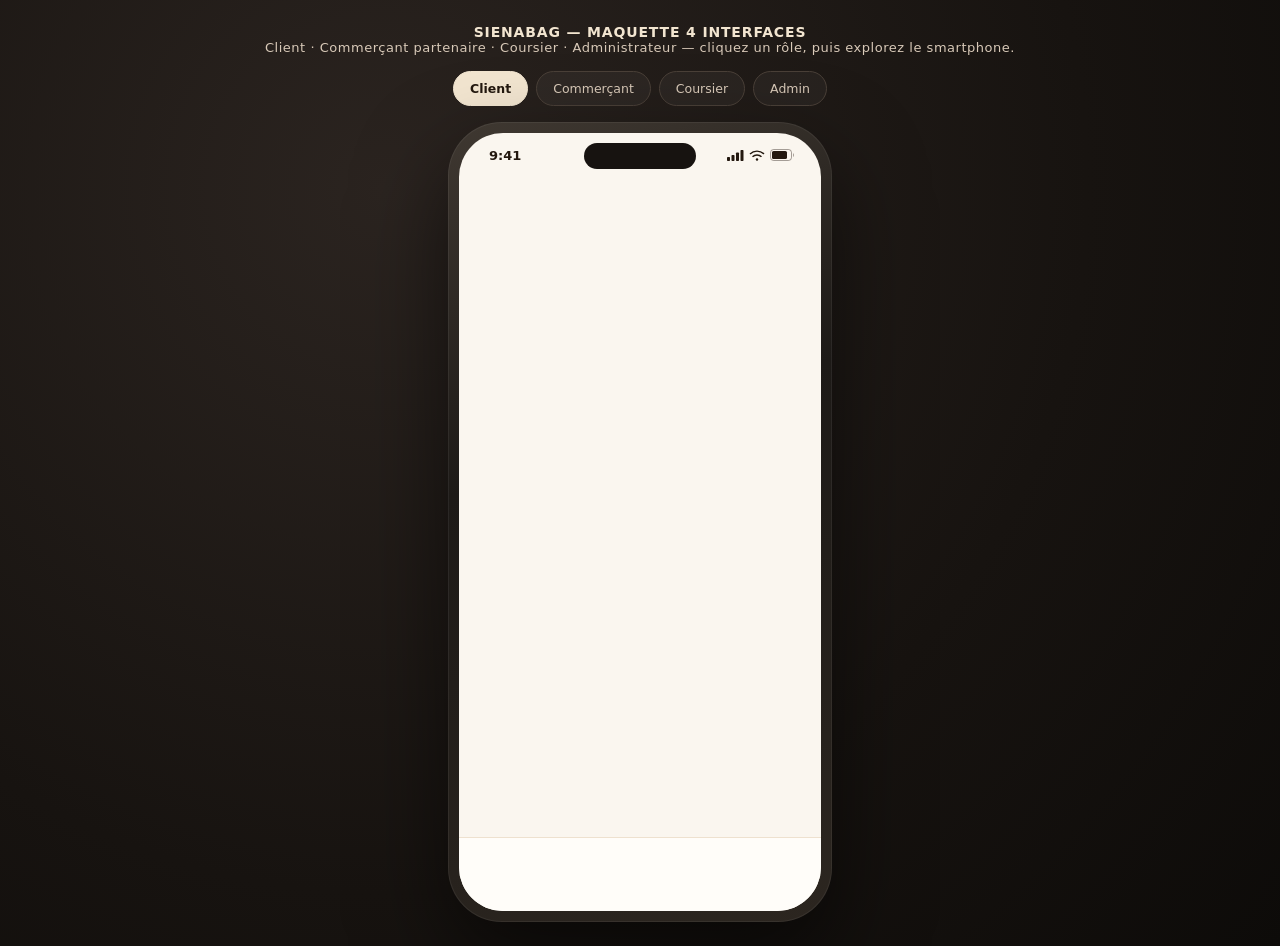
==== index.html @ 82fc8163 "Ajout des maquettes SienaBag : 4 interfaces (client, commercant, coursier, admin)" ====
<!doctype html>
<html lang="fr">
<head>
<meta charset="UTF-8" />
<meta name="viewport" content="width=device-width, initial-scale=1.0" />
<title>SienaBag — 4 interfaces (client · commerçant · coursier · admin)</title>
<style>
  * { margin: 0; padding: 0; box-sizing: border-box; }
  :root { font-family: -apple-system, "SF Pro Text", "Segoe UI", Inter, system-ui, sans-serif; }
  body {
    min-height: 100vh;
    background: radial-gradient(circle at 30% 20%, #2b2420 0%, #171310 60%, #0d0b09 100%);
    display: flex; flex-direction: column; align-items: center; justify-content: center;
    padding: 24px 12px; gap: 16px;
  }
  .caption { color: #d8c9b8; font-size: 13px; letter-spacing: 0.04em; text-align: center; }
  .caption b { color: #f2e5d0; font-size: 14px; letter-spacing: 0.06em; }
  .roles { display: flex; gap: 8px; flex-wrap: wrap; justify-content: center; }
  .role-pill { padding: 9px 16px; border-radius: 999px; border: 1px solid #4a4038; color: #d8c9b8; font-size: 12.5px; cursor: pointer; background: rgba(255,255,255,.04); user-select: none; }
  .role-pill.on { background: #f2e5d0; color: #23180f; font-weight: 700; border-color: #f2e5d0; }

  .phone {
    width: 384px; height: 800px;
    border-radius: 54px; padding: 11px;
    background: linear-gradient(160deg, #3f3831, #1d1a17 40%, #2c2620);
    box-shadow: 0 40px 90px rgba(0,0,0,.55), 0 0 0 1px rgba(255,255,255,.06) inset;
  }
  .screen {
    width: 100%; height: 100%; border-radius: 44px; overflow: hidden;
    background: #faf6ef; display: flex; flex-direction: column; position: relative;
    --accent: #b3552d; --accent-2: #94401f; --soft: #f6e5d8; --accent-ink: #23180f;
  }
  .screen.role-partner { --accent: #2e6b3f; --accent-2: #1f4d2e; --soft: #e2efdd; --accent-ink: #173a24; }
  .screen.role-courier { --accent: #2456a8; --accent-2: #183f7e; --soft: #dbe6f7; --accent-ink: #12294f; }
  .screen.role-admin { --accent: #6b3fa0; --accent-2: #522c7e; --soft: #ece1f6; --accent-ink: #2c1a42; background: #f7f4fa; }

  .notch { position: absolute; top: 10px; left: 50%; transform: translateX(-50%); width: 112px; height: 26px; background: #171310; border-radius: 14px; z-index: 60; }
  .statusbar {
    height: 44px; flex: 0 0 44px; display: flex; align-items: center; justify-content: space-between;
    padding: 0 26px 0 30px; font-size: 13px; font-weight: 600; color: var(--accent-ink); z-index: 50; position: relative;
  }
  .statusbar .icons { display: flex; gap: 5px; align-items: center; }

  .content { flex: 1; overflow-y: auto; padding: 8px 18px 18px; scrollbar-width: none; }
  .content::-webkit-scrollbar { display: none; }

  .tabbar { flex: 0 0 74px; display: flex; align-items: center; justify-content: space-around; background: #fffdf9; border-top: 1px solid #eee1cf; padding-bottom: 12px; }
  .screen.role-admin .tabbar { background: #fdfbff; border-top-color: #e6dced; }
  .tab { display: flex; flex-direction: column; align-items: center; gap: 3px; font-size: 10px; color: #a08c74; cursor: pointer; user-select: none; }
  .tab svg { width: 22px; height: 22px; }
  .tab.active { color: var(--accent); font-weight: 600; }

  /* ---------- shared ---------- */
  h1 { font-size: 22px; color: var(--accent-ink); letter-spacing: -0.01em; }
  h2 { font-size: 16px; color: var(--accent-ink); }
  .muted { color: #8d7c66; font-size: 12.5px; line-height: 1.45; }
  .section-title { font-size: 13px; font-weight: 700; color: var(--accent-ink); margin: 18px 0 9px; display: flex; justify-content: space-between; align-items: baseline; }
  .section-title span { font-size: 11px; color: var(--accent); font-weight: 600; }

  .cta {
    display: block; width: 100%; border: none; border-radius: 16px; padding: 15px;
    background: linear-gradient(135deg, var(--accent), var(--accent-2)); color: #fff; font-size: 14.5px; font-weight: 700;
    cursor: pointer; margin-top: 14px;
  }
  .cta.ghost { background: transparent; color: var(--accent); border: 1.5px solid var(--accent); }
  .cta:active { opacity: .9; }
  .back-btn { width: 32px; height: 32px; border-radius: 50%; border: 1px solid #e0d3ba; background: #fffdf9; font-size: 15px; color: #5a4632; cursor: pointer; flex: 0 0 32px; }
  .stepper-head { display: flex; align-items: center; gap: 10px; padding: 4px 0 12px; }
  .progress { flex: 1; height: 5px; border-radius: 3px; background: #eee1cf; overflow: hidden; }
  .progress i { display: block; height: 100%; background: var(--accent); border-radius: 3px; }

  .card { background: #fffdf9; border: 1px solid #eee1cf; border-radius: 18px; padding: 15px; margin-bottom: 12px; }
  .screen.role-admin .card { background: #fdfbff; border-color: #e6dced; }

  .toast { position: absolute; bottom: 92px; left: 50%; transform: translateX(-50%); background: #171310; color: #f2e5d0; padding: 10px 16px; border-radius: 999px; font-size: 11.5px; z-index: 70; opacity: 0; transition: opacity .3s; white-space: nowrap; }
  .toast.show { opacity: 1; }

  /* ---------- customer ---------- */
  .hero { border-radius: 22px; padding: 20px 18px; color: #fff; margin: 6px 0 16px; position: relative; overflow: hidden; background: linear-gradient(135deg, #b3552d 0%, #94401f 55%, #7a3319 100%); }
  .hero .badge { position: relative; display: inline-block; background: rgba(255,255,255,.18); border-radius: 999px; padding: 4px 10px; font-size: 10.5px; font-weight: 600; letter-spacing: .05em; margin-bottom: 10px; }
  .hero h1 { color: #fff; font-size: 21px; line-height: 1.2; }
  .hero p { color: #f4d9c4; font-size: 12.5px; margin-top: 7px; line-height: 1.4; }
  .hero .towers { position: absolute; right: -6px; bottom: -4px; opacity: .5; }
  .service-card { background: #fffdf9; border: 1px solid #eee1cf; border-radius: 18px; padding: 14px; display: flex; gap: 12px; align-items: center; margin-bottom: 10px; cursor: pointer; box-shadow: 0 1px 3px rgba(60,40,20,.05); }
  .service-card:active { transform: scale(0.98); }
  .service-icon { width: 42px; height: 42px; border-radius: 13px; flex: 0 0 42px; display: flex; align-items: center; justify-content: center; background: var(--soft); color: var(--accent); font-weight: 800; font-size: 15px; }
  .service-card h3 { font-size: 14px; color: #23180f; }
  .service-card .sub { font-size: 11.5px; color: #8d7c66; margin-top: 2px; }
  .price-pill { margin-left: auto; font-size: 12px; font-weight: 700; color: var(--accent); background: var(--soft); padding: 5px 10px; border-radius: 999px; white-space: nowrap; }
  .map-card { border-radius: 18px; overflow: hidden; border: 1px solid #eee1cf; background: #efe7d3; position: relative; height: 130px; }
  .pin { position: absolute; display: flex; flex-direction: column; align-items: center; gap: 2px; font-size: 9px; font-weight: 700; color: #5a4632; }
  .point-row { display: flex; align-items: center; gap: 10px; padding: 10px 4px; border-bottom: 1px solid #f0e7d6; }
  .point-row:last-child { border-bottom: none; }
  .dot { width: 34px; height: 34px; border-radius: 50%; background: var(--soft); color: var(--accent); display: flex; align-items: center; justify-content: center; font-weight: 800; font-size: 14px; flex: 0 0 34px; }
  .point-row .info { line-height: 1.25; }
  .point-row .info b { font-size: 12.5px; color: #23180f; display: block; }
  .point-row .info i { font-style: normal; font-size: 10.5px; color: #8d7c66; }
  .chip-ok { margin-left: auto; font-size: 9.5px; font-weight: 700; color: #2e6b3f; background: #e2efdd; padding: 4px 8px; border-radius: 999px; white-space: nowrap; }
  .trust { display: flex; gap: 8px; margin: 14px 0; }
  .trust div { flex: 1; background: #fffdf9; border: 1px solid #eee1cf; border-radius: 14px; padding: 10px 8px; text-align: center; font-size: 10.5px; color: #5a4632; line-height: 1.35; }
  .trust b { display: block; color: #23180f; font-size: 12px; margin-bottom: 2px; }
  .field { margin-bottom: 15px; }
  .field label { font-size: 11px; font-weight: 700; color: #5a4632; letter-spacing: .04em; text-transform: uppercase; display: block; margin-bottom: 7px; }
  .input-mock { background: #fffdf9; border: 1px solid #eee1cf; border-radius: 13px; padding: 12px 13px; font-size: 13.5px; color: #23180f; display: flex; justify-content: space-between; align-items: center; cursor: pointer; }
  .input-mock span { color: #b6a58c; font-size: 12px; }
  .counters { display: flex; gap: 8px; margin-top: 7px; }
  .counter { flex: 1; background: #fffdf9; border: 1px solid #eee1cf; border-radius: 13px; padding: 9px 10px; display: flex; align-items: center; justify-content: space-between; font-size: 12.5px; color: #23180f; }
  .counter button { width: 26px; height: 26px; border-radius: 8px; border: none; background: var(--soft); color: var(--accent); font-size: 15px; font-weight: 700; cursor: pointer; }
  .chips { display: flex; flex-wrap: wrap; gap: 7px; }
  .chip { padding: 9px 12px; border-radius: 999px; border: 1px solid #e5d7bf; background: #fffdf9; font-size: 12px; color: #5a4632; cursor: pointer; }
  .chip.on { background: var(--accent); border-color: var(--accent); color: #fff; font-weight: 600; }
  .chip small { display: block; font-size: 10px; opacity: .78; }
  .summary-card { background: #fffdf9; border: 1px solid #eee1cf; border-radius: 18px; padding: 16px; }
  .sum-row { display: flex; justify-content: space-between; font-size: 12.5px; color: #5a4632; padding: 5px 0; }
  .sum-row.total { border-top: 1px dashed #e0cfb2; margin-top: 8px; padding-top: 11px; font-size: 15px; font-weight: 800; color: #23180f; }
  .insured { display: flex; gap: 7px; align-items: center; font-size: 10.5px; color: #2e6b3f; background: #e2efdd; border-radius: 10px; padding: 8px 10px; margin-top: 11px; }
  .success { text-align: center; padding-top: 26px; }
  .success .check { width: 74px; height: 74px; border-radius: 50%; background: #e2efdd; display: flex; align-items: center; justify-content: center; margin: 0 auto 14px; }
  .code-box { background: var(--accent-ink); color: #f2e5d0; border-radius: 18px; padding: 18px; margin: 16px 0; }
  .code-box .code { font-size: 30px; font-weight: 800; letter-spacing: .32em; text-indent: .32em; font-family: "SF Mono", Consolas, monospace; }
  .code-box p { font-size: 10.5px; color: #c9b08e; margin-top: 6px; }
  .bag-card { background: #fffdf9; border: 1px solid #eee1cf; border-radius: 18px; padding: 15px; margin-bottom: 12px; }
  .bag-card .top { display: flex; justify-content: space-between; align-items: baseline; }
  .bag-card .top b { font-size: 13.5px; color: #23180f; }
  .status-tag { font-size: 10px; font-weight: 800; letter-spacing: .05em; padding: 4px 9px; border-radius: 999px; text-transform: uppercase; }
  .st-active { background: #fdf1d8; color: #a06a00; }
  .st-done { background: #e2efdd; color: #2e6b3f; }
  .timeline { margin: 13px 2px 4px; }
  .tl-step { display: flex; gap: 12px; position: relative; padding-bottom: 15px; }
  .tl-step:last-child { padding-bottom: 0; }
  .tl-step::before { content: ""; position: absolute; left: 8px; top: 20px; bottom: 2px; width: 2px; background: #eee1cf; }
  .tl-step:last-child::before { display: none; }
  .tl-step.done::before { background: var(--accent); }
  .tl-dot { width: 18px; height: 18px; border-radius: 50%; flex: 0 0 18px; border: 2px solid #e0cfb2; background: #fffdf9; margin-top: 1px; }
  .tl-step.done .tl-dot { border-color: var(--accent); background: var(--accent); }
  .tl-step.now .tl-dot { border-color: var(--accent); background: #fffdf9; box-shadow: 0 0 0 3px rgba(0,0,0,.08); }
  .tl-step b { font-size: 12.5px; color: #23180f; display: block; }
  .tl-step i { font-style: normal; font-size: 11px; color: #8d7c66; }
  .tl-step.pending b, .tl-step.pending i { opacity: .45; }
  .host-hero { background: #23180f; color: #f2e5d0; border-radius: 22px; padding: 20px 18px; margin: 6px 0 14px; }
  .host-hero h1 { color: #fff; font-size: 19px; }
  .host-hero p { color: #c9b08e; font-size: 12px; margin-top: 7px; line-height: 1.45; }
  .plan { display: flex; gap: 8px; margin-bottom: 14px; }
  .plan-card { flex: 1; border-radius: 16px; padding: 13px; border: 1px solid #eee1cf; background: #fffdf9; }
  .plan-card.featured { border: 1.5px solid #b3552d; background: #fbf1e7; position: relative; }
  .plan-card .tag { position: absolute; top: -8px; left: 12px; background: #b3552d; color: #fff; font-size: 8.5px; font-weight: 700; padding: 3px 8px; border-radius: 999px; }
  .plan-card b { font-size: 18px; color: #23180f; display: block; }
  .plan-card small { font-size: 9.5px; color: #8d7c66; line-height: 1.3; display: block; margin-top: 3px; }
  .benefit { display: flex; gap: 9px; align-items: flex-start; padding: 8px 0; font-size: 12px; color: #5a4632; line-height: 1.4; }
  .benefit .b-ico { width: 22px; height: 22px; border-radius: 7px; background: #e2efdd; color: #2e6b3f; display: flex; align-items: center; justify-content: center; font-size: 12px; flex: 0 0 22px; margin-top: 1px; }
  .stat-strip { display: flex; gap: 8px; margin: 12px 0; }
  .stat-strip div { flex: 1; text-align: center; background: #fffdf9; border: 1px solid #eee1cf; border-radius: 13px; padding: 10px 4px; }
  .stat-strip b { font-size: 15px; color: var(--accent); display: block; }
  .stat-strip small { font-size: 9px; color: #8d7c66; }

  /* ---------- partner ---------- */
  .shop-head { display: flex; align-items: center; gap: 11px; margin: 4px 0 12px; }
  .shop-avatar { width: 44px; height: 44px; border-radius: 14px; background: var(--accent); color: #fff; display: flex; align-items: center; justify-content: center; font-weight: 800; font-size: 17px; flex: 0 0 44px; }
  .shop-head b { font-size: 15px; color: var(--accent-ink); display: block; }
  .shop-head i { font-style: normal; font-size: 11px; color: #8d7c66; }
  .cap-label { display: flex; justify-content: space-between; font-size: 11px; color: #5a4632; margin-bottom: 5px; }
  .cap-bar { height: 9px; background: #eee1cf; border-radius: 5px; overflow: hidden; }
  .cap-bar i { display: block; height: 100%; background: var(--accent); border-radius: 5px; }
  .ev-row { display: flex; align-items: center; gap: 10px; padding: 11px 2px; border-bottom: 1px solid #f0e7d6; }
  .ev-row:last-child { border-bottom: none; }
  .ev-time { font-size: 11px; font-weight: 800; color: var(--accent); width: 42px; flex: 0 0 42px; }
  .ev-row .info b { font-size: 12.5px; color: #23180f; display: block; }
  .ev-row .info i { font-style: normal; font-size: 10.5px; color: #8d7c66; }
  .qr-frame { position: relative; width: 190px; height: 190px; margin: 4px auto 14px; border-radius: 18px; background: #14100d; overflow: hidden; }
  .qr-frame .corner { position: absolute; width: 26px; height: 26px; border: 3px solid #5a4632; }
  .qr-frame .c1 { top: 10px; left: 10px; border-right: none; border-bottom: none; border-radius: 8px 0 0 0; }
  .qr-frame .c2 { top: 10px; right: 10px; border-left: none; border-bottom: none; border-radius: 0 8px 0 0; }
  .qr-frame .c3 { bottom: 10px; left: 10px; border-right: none; border-top: none; border-radius: 0 0 0 8px; }
  .qr-frame .c4 { bottom: 10px; right: 10px; border-left: none; border-top: none; border-radius: 0 0 8px 0; }
  .scanline { position: absolute; left: 14px; right: 14px; height: 2px; background: #4ad8a0; box-shadow: 0 0 14px #4ad8a0; animation: scan 2.4s ease-in-out infinite; }
  @keyframes scan { 0% { top: 16px; } 50% { top: 170px; } 100% { top: 16px; } }
  .code-slots { display: flex; justify-content: center; gap: 8px; margin: 12px 0 16px; }
  .slot { width: 36px; height: 44px; border-radius: 10px; border: 1.5px solid #e0cfb2; background: #fffdf9; display: flex; align-items: center; justify-content: center; font-size: 19px; font-weight: 800; color: #23180f; font-family: "SF Mono", Consolas, monospace; }
  .keypad { display: grid; grid-template-columns: repeat(3, 1fr); gap: 8px; max-width: 240px; margin: 0 auto 6px; }
  .key { padding: 13px 0; border-radius: 12px; background: #fffdf9; border: 1px solid #eee1cf; font-size: 17px; font-weight: 700; color: #23180f; cursor: pointer; text-align: center; }
  .key:active { background: var(--soft); }
  .key.fn { color: var(--accent); font-size: 13px; }
  .sig-wrap { background: #fffdf9; border: 1px dashed #d8c9a8; border-radius: 14px; padding: 8px; }
  #sigpad { width: 100%; height: 120px; border-radius: 10px; background: #fff; touch-action: none; display: block; }

  /* ---------- courier & admin dark map ---------- */
  .dark-map { border-radius: 18px; overflow: hidden; position: relative; background: #1c2330; }
  .map-banner { position: absolute; left: 10px; right: 10px; bottom: 10px; background: rgba(14,19,28,.93); border-radius: 14px; padding: 10px 12px; color: #e8eef7; display: flex; justify-content: space-between; align-items: center; font-size: 11.5px; gap: 8px; }
  .map-banner .nav-btn { background: #2456a8; border: none; color: #fff; font-size: 11px; font-weight: 700; padding: 7px 12px; border-radius: 9px; cursor: pointer; white-space: nowrap; }
  .pulse-dot { position: absolute; width: 34px; height: 34px; margin: -17px 0 0 -17px; }
  .pulse-dot::before { content: ""; position: absolute; inset: 0; border-radius: 50%; background: #2456a8; opacity: .3; animation: pulse 1.6s ease-out infinite; }
  .pulse-dot .core { position: absolute; inset: 10px; border-radius: 50%; background: #fff; border: 3px solid #2456a8; box-sizing: border-box; }
  @keyframes pulse { 0% { transform: scale(.5); opacity: .45; } 80% { transform: scale(1.6); opacity: 0; } 100% { opacity: 0; } }
  .stop-card { background: #fffdf9; border: 1px solid #dbe6f7; border-radius: 18px; padding: 14px; margin-bottom: 10px; display: flex; gap: 12px; align-items: center; cursor: pointer; }
  .stop-card.done { opacity: .55; }
  .stop-num { width: 38px; height: 38px; border-radius: 12px; background: var(--soft); color: var(--accent); font-weight: 800; display: flex; align-items: center; justify-content: center; flex: 0 0 38px; font-size: 15px; }
  .stop-card .info b { font-size: 13px; color: #12294f; display: block; }
  .stop-card .info i { font-style: normal; font-size: 11px; color: #7b87a0; display: block; margin-top: 2px; }
  .act-badge { font-size: 9px; font-weight: 800; padding: 3px 8px; border-radius: 999px; margin-left: auto; white-space: nowrap; }
  .act-pu { background: #dbe6f7; color: #2456a8; }
  .act-do { background: #e2efdd; color: #2e6b3f; }
  .check-step { display: flex; align-items: center; gap: 11px; padding: 11px 2px; border-bottom: 1px solid #eef2f8; font-size: 12.5px; color: #12294f; }
  .check-step:last-child { border-bottom: none; }
  .check-step .cs-dot { width: 22px; height: 22px; border-radius: 50%; border: 2px solid #c9d6ec; background: #fff; flex: 0 0 22px; display: flex; align-items: center; justify-content: center; color: #fff; font-size: 11px; }
  .check-step.done .cs-dot { border-color: #2456a8; background: #2456a8; }
  .check-step.pending { opacity: .45; }

  /* ---------- admin ---------- */
  .kpi-grid { display: grid; grid-template-columns: 1fr 1fr; gap: 9px; margin: 12px 0; }
  .kpi { background: #fdfbff; border: 1px solid #e6dced; border-radius: 15px; padding: 13px; }
  .kpi b { font-size: 19px; color: var(--accent); display: block; }
  .kpi small { font-size: 9.5px; color: #8d7c66; letter-spacing: .03em; text-transform: uppercase; font-weight: 700; }
  .adm-row { display: flex; align-items: center; gap: 10px; padding: 11px 2px; border-bottom: 1px solid #efeaf5; }
  .adm-row:last-child { border-bottom: none; }
  .adm-row .info b { font-size: 12.5px; color: #2c1a42; display: block; }
  .adm-row .info i { font-style: normal; font-size: 10.5px; color: #8d7c66; display: block; margin-top: 1px; }
  .feed-row { display: flex; gap: 9px; padding: 8px 0; font-size: 11.5px; color: #5a4632; line-height: 1.35; }
  .feed-dot { width: 8px; height: 8px; border-radius: 50%; background: var(--accent); flex: 0 0 8px; margin-top: 4px; }
  .st-chip { font-size: 9.5px; font-weight: 800; padding: 4px 9px; border-radius: 999px; margin-left: auto; white-space: nowrap; text-transform: uppercase; }
</style>
</head>
<body>
  <div class="caption"><b>SIENABAG — MAQUETTE 4 INTERFACES</b><br />Client · Commerçant partenaire · Coursier · Administrateur — cliquez un rôle, puis explorez le smartphone.</div>
  <div class="roles">
    <div class="role-pill on" id="pill-customer" onclick="setRole('customer')">Client</div>
    <div class="role-pill" id="pill-partner" onclick="setRole('partner')">Commerçant</div>
    <div class="role-pill" id="pill-courier" onclick="setRole('courier')">Coursier</div>
    <div class="role-pill" id="pill-admin" onclick="setRole('admin')">Admin</div>
  </div>
  <div class="phone">
    <div class="screen" id="screen">
      <div class="notch"></div>
      <div class="statusbar">
        <div id="clock">9:41</div>
        <div class="icons">
          <svg width="17" height="11" viewBox="0 0 17 11" fill="currentColor"><rect x="0" y="7" width="3" height="4" rx="0.8"/><rect x="4.5" y="5" width="3" height="6" rx="0.8"/><rect x="9" y="2.5" width="3" height="8.5" rx="0.8"/><rect x="13.5" y="0" width="3" height="11" rx="0.8"/></svg>
          <svg width="16" height="11" viewBox="0 0 16 11" fill="none" stroke="currentColor" stroke-width="1.4"><path d="M1 4a10 10 0 0 1 14 0"/><path d="M3.5 6.8a6.5 6.5 0 0 1 9 0"/><circle cx="8" cy="9.5" r="1.2" fill="currentColor" stroke="none"/></svg>
          <svg width="25" height="12" viewBox="0 0 25 12"><rect x="0.5" y="0.5" width="21" height="11" rx="3" fill="none" stroke="currentColor" opacity="0.4"/><rect x="2" y="2" width="15" height="8" rx="1.6" fill="currentColor"/><path d="M23 4v4a2.5 2.5 0 0 0 0-4z" fill="currentColor" opacity="0.4"/></svg>
        </div>
      </div>
      <div class="content" id="content"></div>
      <div class="tabbar" id="tabbar"></div>
      <div class="toast" id="toast"></div>
    </div>
  </div>

<script>
  /* ================= ROOT ================= */
  var ROLE = { role: "customer" };
  var CLOCKS = { customer: "9:41", partner: "10:07", courier: "11:32", admin: "15:26" };
  var content = document.getElementById("content");
  var tabbar = document.getElementById("tabbar");

  function setRole(r) {
    ROLE.role = r;
    document.getElementById("screen").className = "screen role-" + r;
    document.getElementById("clock").textContent = CLOCKS[r];
    ["customer","partner","courier","admin"].forEach(function(x) {
      document.getElementById("pill-" + x).className = "role-pill" + (x === r ? " on" : "");
    });
    renderAll();
  }

  function renderAll() {
    if (ROLE.role === "customer") custRender();
    else if (ROLE.role === "partner") partRender();
    else if (ROLE.role === "courier") courRender();
    else admRender();
  }

  function toast(msg) {
    var t = document.getElementById("toast");
    t.textContent = msg; t.classList.add("show");
    setTimeout(function(){ t.classList.remove("show"); }, 2300);
  }

  /* ================= CUSTOMER ================= */
  var state = {
    tab: "home", booking: null,
    flow: { step: 0, service: null, bags: 2, days: 1, slot: null, dropoff: null, address: "" },
    trips: [ demoTrip() ]
  };
  function demoTrip() {
    return { id: "SB-2481", service: "Pickup & Delivery", status: "done", step: 3,
      from: "Via Banchi di Sopra 24", to: "Siena Train Station", bags: 2, slot: "10:00 – 12:00", price: 14, code: "582 914" };
  }
  var SERVICES = {
    storage: { name: "Store your bags", price: "5.50", icon: "S", sub: "Drop off at a partner shop, explore hands-free" },
    delivery: { name: "Pickup & Delivery", price: "14", icon: "D", sub: "We collect at your place, deliver where you choose" },
    airport: { name: "Airport Transfer", price: "29", icon: "A", sub: "From your doorstep to the airport terminal" }
  };
  var SLOTS = ["9:00 – 11:00", "10:00 – 12:00", "12:00 – 14:00", "15:00 – 17:00", "17:00 – 19:00"];
  var DROPOFFS = {
    storage: [
      { id: "gramsci", label: "Piazza Gramsci", note: "Bus terminal · Tabaccheria la Lizza · 270 m", price: 0 },
      { id: "campo", label: "Piazza del Campo", note: "Waterland · Via dei Rossi · 350 m", price: 0 },
      { id: "station", label: "Siena Train Station", note: "Bar Duomo d'Oro · 120 m", price: 0 }
    ],
    delivery: [
      { id: "station", label: "Siena Train Station", note: "Meet your courier at platform exit", price: 0 },
      { id: "gramsci", label: "Piazza Gramsci terminal", note: "Bus terminal meeting point", price: 0 },
      { id: "hotel", label: "Another address in Siena", note: "Hotels, B&Bs, apartments", price: 0 }
    ],
    airport: [
      { id: "flo", label: "Florence Airport (FLR)", note: "Meeting point · Terminal exit", price: 29 },
      { id: "psa", label: "Pisa Airport (PSA)", note: "Meeting point · Terminal 1", price: 35 }
    ]
  };
  function computePrice() {
    var s = state.flow; var svc = s.service;
    if (!svc) return 0;
    var extra = Math.max(0, s.bags - 3);
    if (svc === "storage") return 5.5 * s.bags * s.days;
    if (svc === "delivery") return 14 + extra * 4;
    var d = DROPOFFS.airport.filter(function(x){ return x.id === s.dropoff; })[0];
    return (d ? d.price : 29) + extra * 8;
  }
  var CUST_TABS = [
    { id: "home", label: "Home", icon: '<svg viewBox="0 0 24 24" fill="none" stroke="currentColor" stroke-width="1.8"><path d="M3 10.5 12 3l9 7.5"/><path d="M5 9.8V21h5.5v-5h3v5H19V9.8"/></svg>' },
    { id: "book", label: "Book", icon: '<svg viewBox="0 0 24 24" fill="none" stroke="currentColor" stroke-width="1.8"><rect x="4" y="5" width="16" height="15" rx="3"/><path d="M8 3v4M16 3v4M8 11h8M8 15h5"/></svg>' },
    { id: "trips", label: "My Bags", icon: '<svg viewBox="0 0 24 24" fill="none" stroke="currentColor" stroke-width="1.8"><rect x="5" y="7" width="14" height="13" rx="3"/><path d="M9 7V5a2 2 0 0 1 2-2h2a2 2 0 0 1 2 2v2"/></svg>' },
    { id: "host", label: "Hosts", icon: '<svg viewBox="0 0 24 24" fill="none" stroke="currentColor" stroke-width="1.8"><path d="M3 21V10l9-6 9 6v11"/><path d="M9 21v-6h6v6"/></svg>' }
  ];
  function custSetTab(id) { state.tab = id; if (id === "book" && state.flow.step === 4) state.flow.step = 0; custRender(); }
  function custRender() {
    tabbar.innerHTML = CUST_TABS.map(function(t) {
      return '<div class="tab ' + (state.tab === t.id ? "active" : "") + '" onclick="custSetTab(\'' + t.id + '\')">' + t.icon + "<span>" + t.label + "</span></div>";
    }).join("");
    if (state.tab === "home") custHome();
    else if (state.tab === "book") custFlow();
    else if (state.tab === "trips") custTrips();
    else custHost();
    content.scrollTop = 0;
  }
  function custHome() {
    content.innerHTML =
      '<h1>Ciao, traveller</h1><p class="muted" style="margin:4px 0 10px;">Siena without the weight.</p>' +
      '<div class="hero"><span class="badge">SIENA · TODAY</span><h1>Check-out at 10.<br/>Train at 17? Enjoy Siena hands-free.</h1>' +
      "<p>We collect your bags, keep them insured, and deliver them to the station, the bus terminal or your hotel.</p>" +
      '<svg class="towers" width="120" height="90" viewBox="0 0 120 90" fill="#fff"><path d="M20 90V38h18v52z"/><path d="M32 38V20h8v18"/><rect x="26" y="30" width="6" height="6"/><rect x="26" y="46" width="6" height="6"/><rect x="26" y="62" width="6" height="6"/><path d="M70 90V30h22v60z"/><path d="M79 30V12h4v18"/><rect x="74" y="40" width="6" height="6"/><rect x="84" y="40" width="6" height="6"/><rect x="74" y="56" width="6" height="6"/><rect x="84" y="56" width="6" height="6"/><rect x="74" y="72" width="6" height="6"/><rect x="84" y="72" width="6" height="6"/></svg></div>' +
      '<div class="section-title">Our services</div>' + custServiceCards() + custTrust() +
      '<div class="section-title">Storage points near you <span>See map</span></div>' + custMap() +
      '<div style="background:#fffdf9;border:1px solid #eee1cf;border-radius:18px;padding:6px 14px;margin-top:10px;">' +
      custPoint("T", "Tabaccheria la Lizza", "Piazza Gramsci 15A · Terminal bus", "4 min walk") +
      custPoint("W", "Waterland Laundromat", "Via dei Rossi 94 · San Francesco", "6 min walk") +
      custPoint("S", "Bar Duomo d'Oro", "Piazza del Campo area", "3 min walk") + "</div>";
  }
  function custServiceCards() {
    return Object.keys(SERVICES).map(function(k) {
      var s = SERVICES[k];
      return '<div class="service-card" onclick="custChoose(\'' + k + '\')">' +
        '<div class="service-icon">' + s.icon + "</div><div><h3>" + s.name + '</h3><div class="sub">' + s.sub + "</div></div>" +
        '<div class="price-pill">from \u20AC' + s.price + "</div></div>";
    }).join("");
  }
  function custTrust() {
    return '<div class="trust"><div><b>\u20AC2,500</b>insured per bag</div><div><b>4.9 \u2605</b>1,240 reviews</div><div><b>6 pts</b>inside the walls</div></div>';
  }
  function custMap() {
    return '<div class="map-card"><svg width="100%" height="100%" viewBox="0 0 340 130" preserveAspectRatio="xMidYMid slice">' +
      '<rect width="340" height="130" fill="#efe7d3"/><path d="M0 78 Q60 70 120 82 T230 76 T340 84 V130 H0 Z" fill="#e5d9bd"/>' +
      '<path d="M30 0 Q60 50 40 130" stroke="#dccfa9" stroke-width="9" fill="none"/><path d="M340 10 Q260 60 300 130" stroke="#dccfa9" stroke-width="7" fill="none"/>' +
      '<path d="M120 130 Q160 70 130 0" stroke="#dccfa9" stroke-width="6" fill="none"/><circle cx="170" cy="55" r="34" fill="#d9c9a4" opacity="0.55"/></svg>' +
      pin("18%","52%","#b3552d","Gramsci") + pin("47%","30%","#2e6b3f","Station") + pin("66%","44%","#a06a00","Campo") + "</div>";
  }
  function pin(l, t, c, label) {
    return '<div class="pin" style="left:' + l + ";top:" + t + ';"><svg width="16" height="16" viewBox="0 0 16 16"><path d="M8 0a6 6 0 0 0-6 6c0 4.5 6 10 6 10s6-5.5 6-10a6 6 0 0 0-6-6z" fill="' + c + '"/><circle cx="8" cy="6" r="2.3" fill="#fff"/></svg>' + label + "</div>";
  }
  function custPoint(letter, name, addr, walk) {
    return '<div class="point-row"><div class="dot">' + letter + "</div><div class=\"info\"><b>" + name + "</b><i>" + addr + "</i></div><span class=\"chip-ok\">" + walk + "</span></div>";
  }
  function custChoose(k) { state.tab = "book"; state.flow = { step: 1, service: k, bags: 2, days: 1, slot: null, dropoff: null, address: "" }; custRender(); }
  function custFlow() {
    var f = state.flow;
    if (f.step === 0) { content.innerHTML = '<h1>Book a service</h1><p class="muted" style="margin:4px 0 12px;">What do you need today?</p>' + custServiceCards(); return; }
    var head = '<div class="stepper-head"><button class="back-btn" onclick="custBack()">\u2039</button><div class="progress"><i style="width:' + (f.step * 33.4) + '%"></i></div></div>';
    if (f.step === 1) content.innerHTML = head + custStep1();
    else if (f.step === 2) content.innerHTML = head + custStep2();
    else if (f.step === 3) content.innerHTML = head + custStep3();
    else content.innerHTML = custStep4();
  }
  function custStep1() {
    var f = state.flow; var s = SERVICES[f.service];
    var html = "<h2>" + s.name + "</h2><p class='muted' style='margin:3px 0 14px;'>" + s.sub + ".</p>";
    if (f.service === "storage") {
      html += '<div class="field"><label>Storage point</label>' + custChips(DROPOFFS.storage, "dropoff") + "</div>" +
        '<div class="field"><label>How many bags?</label><div class="counters"><div class="counter"><button onclick="custBag(-1)">\u2212</button><span>' + f.bags + "</span><button onclick=\"custBag(1)\">+</button></div></div></div>" +
        '<div class="field"><label>How many days?</label><div class="counters"><div class="counter"><button onclick="custDay(-1)">\u2212</button><span>' + f.days + "</span><button onclick=\"custDay(1)\">+</button></div></div></div>";
    } else {
      html += '<div class="field"><label>Pickup address</label><div class="input-mock" onclick="custAddr()">' + (f.address ? f.address : "<span>\u2315 Where do we collect your bags?</span>") + "</div></div>" +
        '<div class="field"><label>How many bags?</label><div class="counters"><div class="counter"><button onclick="custBag(-1)">\u2212</button><span>' + f.bags + "</span><button onclick=\"custBag(1)\">+</button></div></div></div>" +
        '<div class="field"><label>Choose a time window</label>' + custSlotChips() + "</div>";
    }
    var ok = f.service === "storage" ? !!f.dropoff : (!!f.slot && !!f.address);
    html += '<button class="cta" onclick="custNext()" style="opacity:' + (ok ? 1 : 0.45) + '">' + (ok ? "Continue" : "Please complete above") + "</button>";
    return html;
  }
  function custStep2() {
    var f = state.flow;
    return "<h2>Where should we " + (f.service === "storage" ? "store them" : "deliver them") + "?</h2><p class='muted' style='margin:3px 0 14px;'>Choose the handover point.</p>" +
      '<div class="field">' + custChips(DROPOFFS[f.service], "dropoff", true) + "</div>" +
      (f.service === "storage" ? '<div class="field"><label>Pickup time for return</label>' + custSlotChips() + "</div>" : "") +
      '<button class="cta" onclick="custNext()" style="opacity:' + (f.dropoff ? 1 : 0.45) + '">Review &amp; pay</button>';
  }
  function custStep3() {
    var f = state.flow; var p = computePrice(); var s = SERVICES[f.service];
    var d = DROPOFFS[f.service].filter(function(x){ return x.id === f.dropoff; })[0];
    var rows;
    if (f.service === "storage") rows = custSum(s.name + " \u00b7 " + f.bags + " bag" + (f.bags > 1 ? "s" : "") + " \u00d7 " + f.days + " day" + (f.days > 1 ? "s" : ""), 5.5 * f.bags * f.days) + custSum("Insurance & coverage", 0);
    else if (f.service === "delivery") rows = custSum("Pickup & delivery \u00b7 " + f.bags + " bag" + (f.bags > 1 ? "s" : ""), 14) + (f.bags > 3 ? custSum("Extra bags (" + (f.bags - 3) + " \u00d7 \u20AC4)", (f.bags - 3) * 4) : "") + custSum("Insurance & coverage", 0);
    else rows = custSum("Airport transfer \u00b7 " + d.label, d.price) + (f.bags > 3 ? custSum("Extra bags (" + (f.bags - 3) + " \u00d7 \u20AC8)", (f.bags - 3) * 8) : "") + custSum("Insurance & coverage", 0);
    return "<h2>Confirm your booking</h2><p class='muted' style='margin:3px 0 14px;'>No payment taken in this demo.</p>" +
      '<div class="summary-card">' + custSum("Service", s.name) + (f.address ? custSum("Pickup", f.address) : "") +
      custSum("Drop-off", d ? d.label : "\u2014") + (f.slot ? custSum("Window", f.slot) : "") + custSum("Bags", "" + f.bags) +
      '<div style="height:8px"></div>' + rows +
      '<div class="sum-row total"><span>Total</span><span>\u20AC' + p.toFixed(2) + "</span></div>" +
      '<div class="insured"><svg width="14" height="14" viewBox="0 0 24 24" fill="none" stroke="currentColor" stroke-width="2.4"><path d="M12 2 4 5v6c0 5 3.5 9 8 11 4.5-2 8-6 8-11V5z"/><path d="m9 12 2 2 4-4"/></svg>Every bag insured up to \u20AC2,500 \u00b7 sealed &amp; photographed</div></div>' +
      '<button class="cta" onclick="custConfirm()">Confirm &amp; pay \u20AC' + p.toFixed(2) + "</button>";
  }
  function custStep4() {
    var b = state.booking;
    return '<div class="success"><div class="check"><svg width="34" height="34" viewBox="0 0 24 24" fill="none" stroke="#2e6b3f" stroke-width="2.6"><path d="m4.5 12.5 5 5 10-11"/></svg></div>' +
      "<h2>Booking confirmed!</h2><p class='muted' style='margin-top:4px;'>" + b.to + " \u00b7 " + b.slot + "</p>" +
      '<div class="code-box"><div class="code">' + b.code + "</div><p>Show this code to your courier or at the storage point</p></div>" +
      '<div class="muted">SMS and tracking link sent to your phone.</div><button class="cta" onclick="custSetTab(\'trips\')">Track my bags</button></div>';
  }
  function custSum(k, v) {
    if (v === 0) return '<div class="sum-row"><span>' + k + '</span><span style="color:#2e6b3f;font-weight:700">Included</span></div>';
    return '<div class="sum-row"><span>' + k + "</span><span>" + (typeof v === "number" ? "\u20AC" + v.toFixed(2) : v) + "</span></div>";
  }
  function custChips(list, field, withPrice) {
    return '<div class="chips">' + list.map(function(o) {
      var on = state.flow[field] === o.id ? "on" : "";
      return '<div class="chip ' + on + '" onclick="custFlowSet(\'' + field + '\',\'' + o.id + '\')"><b>' + o.label + "</b>" +
        (withPrice && o.price ? " <small>\u20AC" + o.price + "</small>" : "<small>" + o.note + "</small>") + "</div>";
    }).join("") + "</div>";
  }
  function custSlotChips() {
    return '<div class="chips">' + SLOTS.map(function(s) {
      return '<div class="chip ' + (state.flow.slot === s ? "on" : "") + '" onclick="custFlowSet(\'slot\',\'' + s + '\')">' + s + "</div>";
    }).join("") + "</div>";
  }
  function custFlowSet(k, v) { state.flow[k] = v; custRender(); }
  function custBag(d) { state.flow.bags = Math.max(1, state.flow.bags + d); custRender(); }
  function custDay(d) { state.flow.days = Math.max(1, state.flow.days + d); custRender(); }
  function custAddr() { state.flow.address = "Via Banchi di Sopra 24 (your apartment)"; custRender(); }
  function custNext() {
    var f = state.flow; var ok;
    if (f.step === 1) ok = f.service === "storage" ? !!f.dropoff : (!!f.slot && !!f.address);
    else if (f.step === 2) ok = !!f.dropoff && (f.service !== "storage" || !!f.slot);
    else ok = true;
    if (!ok) { toast("Please complete the missing choice"); return; }
    f.step = Math.min(3, f.step + 1); custRender();
  }
  function custBack() { state.flow.step = Math.max(0, state.flow.step - 1); if (state.flow.step === 0) state.tab = "home"; custRender(); }
  function custConfirm() {
    var f = state.flow;
    var d = DROPOFFS[f.service].filter(function(x){ return x.id === f.dropoff; })[0];
    state.booking = { id: "SB-" + (2500 + Math.floor(Math.random() * 90)), service: SERVICES[f.service].name, status: "active", step: 0,
      from: f.address || "Your hands \u00b7 self drop-off", to: d ? d.label : "\u2014", bags: f.bags, slot: f.slot || "Flexible",
      price: computePrice(), code: String(Math.floor(100 + Math.random() * 900)) + " " + String(Math.floor(1000 + Math.random() * 9000)) };
    f.step = 4; custRender(); toast("Payment simulated \u2014 demo only");
  }
  function custTrips() {
    var list = state.booking ? [state.booking].concat(state.trips) : state.trips;
    content.innerHTML = "<h1>My bags</h1>" + list.map(function(b, i) { return custTripCard(b, i === 0 && !!state.booking); }).join("");
  }
  function custTripCard(b, isNew) {
    var TL = [ { t: "Booked", i: b.slot }, { t: "Picked up", i: "Courier verified with photo & seal" }, { t: "In secure storage", i: "Waterland hub \u00b7 Via dei Rossi" }, { t: "Delivered", i: b.to } ];
    var tl = TL.map(function(s, i) {
      var cls = i < b.step ? "done" : (i === b.step ? "now" : "pending");
      return '<div class="tl-step ' + cls + '"><div class="tl-dot"></div><div><b>' + s.t + "</b><i>" + (i <= b.step ? s.i : "Pending") + "</i></div></div>";
    }).join("");
    return '<div class="bag-card"><div class="top"><b>' + b.service + " \u00b7 " + b.bags + " bag" + (b.bags > 1 ? "s" : "") + '</b><span class="status-tag ' + (b.status === "active" ? "st-active" : "st-done") + '">' + (b.status === "active" ? "In progress" : "Delivered") + "</span></div>" +
      '<p class="muted" style="margin-top:5px;">' + b.from + " \u2192 " + b.to + " \u00b7 \u20AC" + b.price.toFixed(2) + "</p>" +
      '<div class="timeline">' + tl + "</div>" +
      '<div class="code-box" style="padding:12px 14px;"><div class="code" style="font-size:19px;">' + b.code + "</div><p>Handover code</p></div>" +
      (isNew ? '<button class="cta" onclick="custAdvance()">Simulate next step (demo)</button>' : "") + "</div>";
  }
  function custAdvance() {
    var b = state.booking;
    if (b && b.step < 3) { b.step++; custRender(); toast("Status: " + ["Picked up", "In secure storage", "Delivered"][b.step - 1]); }
    else if (b) { b.status = "done"; custRender(); toast("Bag delivered \u2014 enjoy your day!"); }
  }
  function custHost() {
    content.innerHTML = '<div class="host-hero"><h1>SienaBag for Hosts</h1><p>Offer five-star hands-free check-out to your guests. We handle their bags, your reviews do the rest.</p></div>' +
      '<div class="plan"><div class="plan-card"><b>\u20AC0</b><small>Per-use referral \u00b7 guest pays</small></div>' +
      '<div class="plan-card featured"><span class="tag">MOST POPULAR</span><b>\u20AC39<small style="font-size:11px">/month</small></b><small>Unlimited check-outs, priority slots, mention on your listing</small></div></div>' +
      '<div class="section-title">What you get</div>' +
      '<div class="benefit"><div class="b-ico">\u2713</div><div>Guests drop bags at check-out, reclaim them at station, bus or airport</div></div>' +
      '<div class="benefit"><div class="b-ico">\u2713</div><div>Sealed, photographed, insured up to \u20AC2,500 per bag</div></div>' +
      '<div class="benefit"><div class="b-ico">\u2713</div><div>Real-time tracking link sent to your guest</div></div>' +
      '<div class="benefit"><div class="b-ico">\u2713</div><div>Listing badge &amp; welcome-message template included</div></div>' +
      '<div class="section-title">Your season so far</div>' +
      '<div class="stat-strip"><div><b>27</b><small>guests served</small></div><div><b>4.9\u2605</b><small>their avg rating</small></div><div><b>3</b><small>reviews mentioning it</small></div></div>' +
      '<button class="cta" onclick="toast(\'Demo \u2014 pilot list signup simulated\')">Start free pilot season</button>';
  }

  /* ================= PARTNER (commerçant) ================= */
  var pstate = {
    tab: "oggi", code: "", found: null, view: "list",
    cap: { used: 14, total: 20 },
    events: [
      { time: "10:15", name: "M. Dupont", bags: 2, svc: "Deposito \u00b7 1 giorno", code: "582 914", type: "in arrivo" },
      { time: "11:40", name: "S. Meyer", bags: 1, svc: "Deposito \u00b7 2 giorni", code: "771 203", type: "in arrivo" },
      { time: "14:30", name: "A. Rossi", bags: 2, svc: "Pickup & Delivery", code: "124 076", type: "da consegnare" }
    ]
  };
  var PBOOKS = {
    "582914": { name: "M. Dupont", bags: 2, svc: "Deposito bagagli \u00b7 1 giorno", action: "checkin", price: 11.00, note: "Il cliente torna domani alle 11:00" },
    "124076": { name: "A. Rossi", bags: 2, svc: "Pickup & Delivery \u2192 Stazione FS", action: "checkout", courier: "Luca B. \u00b7 arrivo ~14:20", price: 14.00 }
  };
  var PART_TABS = [
    { id: "oggi", label: "Oggi", icon: '<svg viewBox="0 0 24 24" fill="none" stroke="currentColor" stroke-width="1.8"><rect x="4" y="5" width="16" height="15" rx="3"/><path d="M8 3v4M16 3v4M8 11h8M8 15h5"/></svg>' },
    { id: "scan", label: "Scansiona", icon: '<svg viewBox="0 0 24 24" fill="none" stroke="currentColor" stroke-width="1.8"><path d="M4 8V5a1 1 0 0 1 1-1h3M16 4h3a1 1 0 0 1 1 1v3M20 16v3a1 1 0 0 1-1 1h-3M8 20H5a1 1 0 0 1-1-1v-3"/><path d="M4 12h16"/></svg>' },
    { id: "profilo", label: "Profilo", icon: '<svg viewBox="0 0 24 24" fill="none" stroke="currentColor" stroke-width="1.8"><circle cx="12" cy="8" r="4"/><path d="M4 21c0-4 3.6-7 8-7s8 3 8 7"/></svg>' }
  ];
  function partSetTab(id) { pstate.tab = id; pstate.code = ""; pstate.found = null; pstate.view = "list"; partRender(); }
  function partRender() {
    tabbar.innerHTML = PART_TABS.map(function(t) {
      return '<div class="tab ' + (pstate.tab === t.id ? "active" : "") + '" onclick="partSetTab(\'' + t.id + '\')">' + t.icon + "<span>" + t.label + "</span></div>";
    }).join("");
    if (pstate.tab === "oggi") partOggi();
    else if (pstate.tab === "scan") partScan();
    else partProfilo();
    content.scrollTop = 0;
  }
  function partOggi() {
    content.innerHTML =
      '<div class="shop-head"><div class="shop-avatar">L</div><div><b>Tabaccheria la Lizza</b><i>Piazza Gramsci 15A \u00b7 Siena</i></div></div>' +
      '<div class="card"><div class="cap-label"><b>Spazi occupati</b><span>' + pstate.cap.used + " / " + pstate.cap.total + '</span></div>' +
      '<div class="cap-bar"><i style="width:' + (pstate.cap.used / pstate.cap.total * 100) + '%"></i></div>' +
      '<p class="muted" style="margin-top:8px;">La tua capacit\u00e0 \u00e8 verificata in tempo reale: ricevi solo le prenotazioni che puoi accogliere.</p></div>' +
      '<div class="stat-strip"><div><b>' + pstate.cap.used + "</b><small>bagagli in deposito</small></div><div><b>\u20AC18.20</b><small>quota di oggi</small></div><div><b>\u20AC412</b><small>quota del mese</small></div></div>' +
      '<div class="section-title">Movimenti di oggi</div>' +
      '<div class="card" style="padding:6px 14px;">' + pstate.events.map(partEventRow).join("") + "</div>" +
      '<button class="cta" onclick="partSetTab(\'scan\')">Deposita o consegna un bagaglio</button>';
  }
  function partEventRow(e) {
    var tag = e.type === "in arrivo" ? "st-active" : "st-done";
    return '<div class="ev-row"><div class="ev-time">' + e.time + "</div><div class=\"info\"><b>" + e.name + " \u00b7 " + e.bags + " bag" + (e.bags > 1 ? "gli" : "glio") + "</b><i>" + e.svc + " \u00b7 cod. " + e.code + "</i></div>" +
      '<span class="status-tag ' + tag + '">' + e.type + "</span></div>";
  }
  function partScan() {
    if (pstate.found) return partFound();
    content.innerHTML = "<h2>Scansiona o inserisci il codice</h2>" +
      '<p class="muted" style="margin:3px 0 6px;">QR del cliente o codice a 6 cifre.</p>' +
      '<div class="qr-frame"><span class="corner c1"></span><span class="corner c2"></span><span class="corner c3"></span><span class="corner c4"></span><div class="scanline"></div></div>' +
      '<p class="muted" style="text-align:center;margin-bottom:4px;">Oppure digita il codice</p>' +
      '<div class="code-slots">' + [0,1,2,3,4,5].map(function(i) { return '<div class="slot">' + (pstate.code[i] || "") + "</div>"; }).join("") + "</div>" +
      '<div class="keypad">' + ["1","2","3","4","5","6","7","8","9"].map(function(d) { return '<div class="key" onclick="pKey(\'' + d + '\')">' + d + "</div>"; }).join("") +
      '<div class="key fn" onclick="pKey(\'x\')"> Cancella </div><div class="key" onclick="pKey(\'0\')">0</div><div class="key fn" onclick="pSearch()"> Cerca </div></div>' +
      '<p class="muted" style="text-align:center;margin-top:12px;">Demo: prova 582914 (deposito) o 124076 (consegna)</p>';
  }
  function pKey(d) {
    if (d === "x") pstate.code = pstate.code.slice(0, -1);
    else if (pstate.code.length < 6) pstate.code += d;
    partScan();
  }
  function pSearch() {
    var b = PBOOKS[pstate.code];
    if (!b) { toast("Codice non trovato \u2014 prova 582914 o 124076"); return; }
    pstate.found = b; partRender();
  }
  function partFound() {
    var b = pstate.found;
    var btn = b.action === "checkin"
      ? '<button class="cta" onclick="pDone(true)">Accetta e deposita</button>'
      : '<button class="cta" onclick="pSig()">Consegna \u2013 firma cliente</button>';
    content.innerHTML =
      '<div class="stepper-head"><button class="back-btn" onclick="pReset()">\u2039</button><div class="progress"><i style="width:50%"></i></div></div>' +
      '<div class="code-box"><div class="code">' + pstate.code.slice(0,3) + " " + pstate.code.slice(3) + "</div><p>Codice verificato \u00b7 prenotazione trovata</p></div>" +
      '<div class="card"><b style="font-size:15px;color:var(--accent-ink);">' + b.name + "</b>" +
      '<p class="muted" style="margin-top:5px;">' + b.svc + "</p>" +
      '<div class="stat-strip"><div><b>' + b.bags + "</b><small>bagagli</small></div><div><b>\u20AC" + b.price.toFixed(2) + "</b><small>totale cliente</small></div><div><b>\u20AC" + (b.price * 0.35).toFixed(2) + "</b><small>la tua quota</small></div></div>" +
      (b.action === "checkin" ? '<p class="muted">' + b.note + "</p>" : '<p class="muted">Corriere assegnato: ' + b.courier + "</p>") + "</div>" + btn;
  }
  function pSig() {
    content.innerHTML =
      '<div class="stepper-head"><button class="back-btn" onclick="pReset()">\u2039</button><div class="progress"><i style="width:80%"></i></div></div>' +
      "<h2>Firma del cliente</h2><p class='muted' style='margin:3px 0 12px;\">Il cliente firma la consegna direttamente sullo schermo.</p>" +
      '<div class="sig-wrap"><canvas id="sigpad" width="300" height="120"></canvas></div>' +
      '<button class="cta ghost" onclick="pSig()">Cancella</button>' +
      '<button class="cta" onclick="pSigConfirm()">Conferma consegna</button>';
    initSig();
  }
  var sigDrawn = false;
  function initSig() {
    sigDrawn = false;
    var c = document.getElementById("sigpad"); if (!c) return;
    var ctx = c.getContext("2d"); ctx.lineWidth = 2.4; ctx.lineCap = "round"; ctx.strokeStyle = "#173a24";
    var drawing = false;
    function pos(e) { var r = c.getBoundingClientRect(); return { x: (e.clientX - r.left) * (c.width / r.width), y: (e.clientY - r.top) * (c.height / r.height) }; }
    c.addEventListener("pointerdown", function(e) { drawing = true; sigDrawn = true; var p = pos(e); ctx.beginPath(); ctx.moveTo(p.x, p.y); });
    c.addEventListener("pointermove", function(e) { if (!drawing) return; e.preventDefault(); var p = pos(e); ctx.lineTo(p.x, p.y); ctx.stroke(); });
    window.addEventListener("pointerup", function() { drawing = false; });
  }
  function pSigConfirm() {
    if (!sigDrawn) { toast("Firma mancante \u2014 traccia sul riquadro"); return; }
    pDone(false);
  }
  function pDone(checkin) {
    if (checkin) { pstate.cap.used += pstate.found.bags; }
    else { pstate.cap.used = Math.max(0, pstate.cap.used - pstate.found.bags); }
    var msg = checkin ? "Bagagli registrati, sigillati e assicurati" : "Consegna registrata \u2014 cliente firmato";
    pstate.found = null; pstate.code = "";
    content.innerHTML = '<div class="success"><div class="check"><svg width="34" height="34" viewBox="0 0 24 24" fill="none" stroke="#2e6b3f" stroke-width="2.6"><path d="m4.5 12.5 5 5 10-11"/></svg></div>' +
      "<h2>Fatto!</h2><p class='muted' style='margin-top:4px;'>" + msg + ".</p>" +
      '<div class="code-box"><p>Etichette e registro aggiornati \u00b7 quota accreditata istantaneamente</p></div>' +
      '<button class="cta" onclick="partSetTab(\'oggi\')">Torna a Oggi</button></div>';
    toast("Operazione registrata");
  }
  function pReset() { pstate.found = null; pstate.code = ""; partScan(); }
  function partProfilo() {
    content.innerHTML =
      '<div class="shop-head"><div class="shop-avatar">L</div><div><b>Tabaccheria la Lizza</b><i>Punto partner dal 2027 \u00b7 ID P-007</i></div></div>' +
      '<div class="card"><div class="cap-label"><b>Capacit\u00e0 giornaliera</b><span>' + pstate.cap.total + " bagagli</span></div>" +
      '<div class="counters"><div class="counter"><button onclick="pCap(-1)">\u2212</button><span>' + pstate.cap.total + "</span><button onclick=\"pCap(1)\">+</button></div></div>" +
      '<p class="muted" style="margin-top:8px;">Pi\u00f9 spazio = pi\u00f9 prenotazioni accettate = pi\u00f9 quota.</p></div>' +
      '<div class="section-title">Le tue condizioni</div>' +
      '<div class="card" style="padding:6px 14px;">' +
      '<div class="ev-row"><div class="info"><b>Quota per bagaglio</b><i>35% del prezzo \u00b7 accreditata ogni settimana</i></div><span class="chip-ok">Attivo</span></div>' +
      '<div class="ev-row"><div class="info"><b>Assicurazione</b><i>\u20AC2.500 per bagaglio \u00b7 polizza SienaBag</i></div><span class="chip-ok">Attiva</span></div>' +
      '<div class="ev-row"><div class="info"><b>Periodo di prova</b><i>Recedibile con 30 giorni di preavviso</i></div><span class="chip-ok">Mese 1</span></div>' +
      "</div>" +
      '<div class="stat-strip"><div><b>86</b><small>bagagli nel mese</small></div><div><b>\u20AC412</b><small>quota del mese</small></div><div><b>4.8\u2605</b><small>recensioni punto</small></div></div>';
  }
  function pCap(d) { pstate.cap.total = Math.max(6, pstate.cap.total + d); if (pstate.cap.used > pstate.cap.total) pstate.cap.used = pstate.cap.total; partProfilo(); }

  /* ================= COURIER (coursier) ================= */
  var kstate = {
    tab: "turno", openStop: -1,
    stops: [
      { n: 1, act: "pickup", addr: "Via Banchi di Sopra 24", win: "10:00–10:30", bags: 2, cust: "M. Dupont", code: "582 914", done: false },
      { n: 2, act: "dropoff", addr: "Hub Waterland \u00b7 Via dei Rossi 94", win: "10:40–11:00", bags: 2, cust: "Deposito giornaliero", code: "\u2014", done: false },
      { n: 3, act: "pickup", addr: "Pensione Palazzo Ravizza", win: "11:15–11:45", bags: 3, cust: "S. Clarke", code: "771 203", done: false },
      { n: 4, act: "pickup", addr: "Via Stalloreggi 41", win: "12:00–12:30", bags: 1, cust: "J. Bianchi", code: "903 118", done: false },
      { n: 5, act: "dropoff", addr: "Stazione FS \u00b7 binario 3", win: "16:00", bags: 2, cust: "M. Dupont", code: "\u2014", done: false }
    ],
    stats: { stops: 0, bags: 0, km: 0, earn: 0 }
  };
  var COUR_TABS = [
    { id: "turno", label: "Turno", icon: '<svg viewBox="0 0 24 24" fill="none" stroke="currentColor" stroke-width="1.8"><path d="M12 2v4M12 18v4M2 12h4M18 12h4"/><circle cx="12" cy="12" r="7"/><path d="M12 12 10 9"/></svg>' },
    { id: "mappa", label: "Mappa", icon: '<svg viewBox="0 0 24 24" fill="none" stroke="currentColor" stroke-width="1.8"><path d="M12 21c-4-4.5-7-8-7-11.5A7 7 0 0 1 12 2a7 7 0 0 1 7 7.5C19 13 16 16.5 12 21z"/><circle cx="12" cy="9.5" r="2.5"/></svg>' },
    { id: "fatti", label: "Fatti", icon: '<svg viewBox="0 0 24 24" fill="none" stroke="currentColor" stroke-width="1.8"><path d="m4.5 12.5 5 5 10-11"/></svg>' }
  ];
  function courSetTab(id) { kstate.tab = id; kstate.openStop = -1; courRender(); }
  function courRender() {
    tabbar.innerHTML = COUR_TABS.map(function(t) {
      return '<div class="tab ' + (kstate.tab === t.id ? "active" : "") + '" onclick="courSetTab(\'' + t.id + '\')">' + t.icon + "<span>" + t.label + "</span></div>";
    }).join("");
    if (kstate.tab === "turno") courTurno();
    else if (kstate.tab === "mappa") courMappa();
    else courFatti();
    content.scrollTop = 0;
  }
  function courTurno() {
    if (kstate.openStop >= 0) return courStopDetail();
    var next = kstate.stops.filter(function(s){ return !s.done; })[0];
    content.innerHTML = "<h1>Turno di oggi</h1><p class='muted' style='margin:4px 0 10px;'>Cargo-bike E-02 \u00b7 10:00\u201316:00 \u00b7 Siena centro</p>" +
      '<div class="stat-strip"><div><b>' + kstate.stats.stops + "/5</b><small>fermate</small></div><div><b>' + kstate.stats.bags + "</b><small>bagagli</small></div><div><b>\u20AC" + kstate.stats.earn.toFixed(0) + "</b><small>guadagno</small></div></div>" +
      '<div class="section-title">Tappa per tappa <span>' + (next ? "Prossima: " + next.win : "Turno completato") + '</span></div>' +
      kstate.stops.map(function(s) {
        return '<div class="stop-card ' + (s.done ? "done" : "") + '" onclick="courOpen(' + (s.n - 1) + ')">' +
          '<div class="stop-num">' + s.n + "</div><div class=\"info\"><b>" + s.addr + "</b><i>" + s.win + " \u00b7 " + s.bags + " bag \u00b7 " + s.cust + "</i></div>" +
          '<span class="act-badge ' + (s.act === "pickup" ? "act-pu" : "act-do") + '">' + (s.act === "pickup" ? "\u25B2 RITIRO" : "\u25BC CONSEGNA") + "</span></div>";
      }).join("");
  }
  function courOpen(i) { var s = kstate.stops[i]; if (s.done) { toast("Tappa gi\u00e0 completata"); return; } kstate.openStop = i; kstate.tab = "turno"; courRender(); }
  function courStopDetail() {
    var s = kstate.stops[kstate.openStop];
    var isPu = s.act === "pickup";
    var steps = isPu
      ? ["Arrivato sul posto", "Verifica codice cliente: " + s.code, "Conta e fotografa i bagagli (" + s.bags + ")", "Applica sigillo SienaBag"]
      : ["Arrivato sul posto", "Consegna " + s.bags + " bagagli", "Verifica firma o codice di ritiro"];
    var html = '<div class="stepper-head"><button class="back-btn" onclick="courClose()">\u2039</button><div class="progress"><i style="width:66%"></i></div></div>' +
      "<h2>Tappa " + s.n + " \u00b7 " + (isPu ? "Ritiro" : "Consegna") + "</h2>" +
      '<p class="muted" style="margin:3px 0 12px;">' + s.addr + " \u00b7 " + s.win + "</p>" +
      '<div class="card">' + steps.map(function(t, i) {
        return '<div class="check-step ' + (i < steps.length - 1 ? "done" : "pending") + '"><div class="cs-dot">' + (i < steps.length - 1 ? "\u2713" : "") + "</div><div>" + t + "</div></div>";
      }).join("") + "</div>" +
      '<div class="card" style="padding:10px 14px;"><div class="ev-row"><div class="ev-time">' + s.bags + "</div><div class=\"info\"><b>bagagli attesi</b><i>peso max 23 kg ciascuno</i></div></div></div>" +
      '<button class="cta" onclick="courDone()">' + (isPu ? "Conferma ritiro" : "Conferma consegna") + "</button>";
    content.innerHTML = html;
  }
  function courDone() {
    var s = kstate.stops[kstate.openStop];
    s.done = true;
    kstate.stats.stops++; kstate.stats.bags += s.bags; kstate.stats.km += 1.8; kstate.stats.earn += 7;
    kstate.openStop = -1; courRender();
    toast("Tappa " + s.n + " completata \u00b7 cliente notificato");
  }
  function courClose() { kstate.openStop = -1; courRender(); }
  function courMappa() {
    var next = kstate.stops.filter(function(s){ return !s.done; })[0];
    var bannerTxt = next ? next.addr + " \u00b7 350 m \u00b7 2 min" : "Turno completato \u2014 rientro al hub";
    content.innerHTML = "<h1>Navigazione</h1><p class='muted' style='margin:4px 0 10px;'>Percorso ottimizzato tra le 5 fermate di oggi.</p>" +
      '<div class="dark-map" style="height:340px;"><svg width="100%" height="100%" viewBox="0 0 340 340" preserveAspectRatio="xMidYMid slice">' +
      '<rect width="340" height="340" fill="#1c2330"/>' +
      '<path d="M0 80 Q100 60 170 90 T340 70" stroke="#2c3648" stroke-width="10" fill="none"/>' +
      '<path d="M0 200 Q120 190 180 210 T340 190" stroke="#2c3648" stroke-width="10" fill="none"/>' +
      '<path d="M80 0 Q90 120 70 220 T90 340" stroke="#2c3648" stroke-width="8" fill="none"/>' +
      '<path d="M240 0 Q230 100 250 200 T230 340" stroke="#2c3648" stroke-width="8" fill="none"/>' +
      '<path d="M60 250 L150 215 L230 150 L150 90 L280 60" stroke="#2456a8" stroke-width="4.5" fill="none" stroke-linecap="round" stroke-dasharray="1 9"/>' +
      circles("60,250", "150,215", "230,150", "150,90", "280,60") +
      "</svg>" +
      '<div class="pulse-dot" style="left:60px;top:250px;"><div class="core"></div></div>' +
      '<div class="map-banner"><div><b style="display:block;font-size:12.5px;">' + bannerTxt + "</b><span style=\"opacity:.7;font-size:10px;\">" + (next ? next.bags + " bagagli da ritirare" : "nessuna tappa residua") + '</span></div><button class="nav-btn" onclick="toast(\'Navigazione simulata\')">Naviga</button></div></div>' +
      '<p class="muted" style="margin-top:10px;text-align:center;">Il percorso raggruppa i ritiri e le consegne per ridurre i chilometri: la rotabilit\u00e0 \u00e8 il cuore del margine.</p>';
  }
  function circles() {
    var out = "";
    for (var i = 0; i < arguments.length; i++) {
      var p = arguments[i].split(",");
      out += '<circle cx="' + p[0] + '" cy="' + p[1] + '" r="11" fill="#2456a8"/><text x="' + p[0] + '" y="' + (Number(p[1]) + 4) + '" font-size="11" font-weight="800" fill="#fff" text-anchor="middle">' + (i + 1) + "</text>";
    }
    return out;
  }
  function courFatti() {
    var done = kstate.stops.filter(function(s){ return s.done; });
    content.innerHTML = "<h1>Fatto oggi</h1>" +
      '<div class="stat-strip"><div><b>' + kstate.stats.stops + "</b><small>fermate</small></div><div><b>" + kstate.stats.bags + "</b><small>bagagli</small></div><div><b>" + kstate.stats.km.toFixed(1) + "</b><small>km</small></div><div><b>\u20AC" + kstate.stats.earn.toFixed(0) + "</b><small>guadagno</small></div></div>" +
      '<div class="section-title">Storico tappe</div>' +
      (done.length ? '<div class="card" style="padding:6px 14px;">' + done.map(function(s) {
        return '<div class="ev-row"><div class="ev-time">' + s.win + "</div><div class=\"info\"><b>" + s.addr + "</b><i>" + s.bags + " bag \u00b7 " + s.cust + "</i></div><span class=\"chip-ok\">\u2713</span></div>";
      }).join("") + "</div>" : '<div class="card"><p class="muted">Nessuna tappa completata. Apri il turno e conferma la prima tappa per vederla apparire qui.</p></div>') +
      '<button class="cta ghost" onclick="toast(\'Riepilogo giornaliero inviato all\u2019amministratore\')">Chiudi turno</button>';
  }

  /* ================= ADMIN ================= */
  var astate = {
    tab: "live", sel: -1,
    orders: [
      { id: "SB-2521", cust: "M. Dupont", svc: "Pickup & Delivery", status: "transito", courier: "Luca B.", price: 14.00, step: 1, to: "Stazione FS \u00b7 16:00" },
      { id: "SB-2519", cust: "S. Clarke", svc: "Airport Transfer", status: "programm\u00e9", courier: "\u2014", price: 29.00, step: 0, to: "Florence FLR \u00b7 15:30" },
      { id: "SB-2516", cust: "A. Rossi", svc: "D\u00e9p\u00f4t", status: "en stock", partner: "Tabaccheria la Lizza", price: 5.50, step: 2, to: "Point la Lizza" },
      { id: "SB-2481", cust: "K. Larsen", svc: "Pickup & Delivery", status: "livré", courier: "Gemma V.", price: 14.00, step: 3, to: "Stazione FS" }
    ],
    partners: [
      { name: "Tabaccheria la Lizza", where: "Piazza Gramsci", used: 14, cap: 20, month: 86 },
      { name: "Waterland", where: "Via dei Rossi", used: 9, cap: 24, month: 64 },
      { name: "Bar Duomo d'Oro", where: "Piazza del Campo", used: 11, cap: 15, month: 52 }
    ],
    couriers: [
      { name: "Luca B.", status: "En tourn\u00e9e", now: "Via Banchi di Sopra 24", done: 2 },
      { name: "Gemma V.", status: "En tourn\u00e9e", now: "Vicolo del Tiratoio", done: 5 },
      { name: "Marta R.", status: "Pause", now: "Hub Waterland", done: 3 }
    ],
    feed: [
      { t: "15:22", m: "SB-2521 collect\u00e9 \u00b7 sigill\u00e9 \u00b7 Luca B." },
      { t: "15:04", m: "Nouveau d\u00e9p\u00f4t accept\u00e9 : la Lizza (2 bagages)" },
      { t: "14:47", m: "Alerte capacit\u00e9 : Bar Duomo d'Oro \u00e0 73%" },
      { t: "14:20", m: "Transfert FLR programm\u00e9 \u00b7 course d\u00e9di\u00e9e \u20AC29" }
    ]
  };
  var ADM_TABS = [
    { id: "live", label: "Live", icon: '<svg viewBox="0 0 24 24" fill="none" stroke="currentColor" stroke-width="1.8"><path d="M3 12h4l2-6 4 12 2-6h6"/></svg>' },
    { id: "ordini", label: "Ordres", icon: '<svg viewBox="0 0 24 24" fill="none" stroke="currentColor" stroke-width="1.8"><rect x="4" y="5" width="16" height="15" rx="3"/><path d="M8 3v4M16 3v4M8 11h8M8 15h5"/></svg>' },
    { id: "partner", label: "Partenaires", icon: '<svg viewBox="0 0 24 24" fill="none" stroke="currentColor" stroke-width="1.8"><path d="M3 21V10l9-6 9 6v11"/><path d="M9 21v-6h6v6"/></svg>' },
    { id: "team", label: "\u00c9quipe", icon: '<svg viewBox="0 0 24 24" fill="none" stroke="currentColor" stroke-width="1.8"><circle cx="9" cy="8" r="3.5"/><path d="M2 21c0-4 3-6.5 7-6.5s7 2.5 7 6.5"/><path d="M17 8.5a3 3 0 1 1 2 5"/></svg>' }
  ];
  function admSetTab(id) { astate.tab = id; astate.sel = -1; admRender(); }
  function admRender() {
    tabbar.innerHTML = ADM_TABS.map(function(t) {
      return '<div class="tab ' + (astate.tab === t.id ? "active" : "") + '" onclick="admSetTab(\'' + t.id + '\')">' + t.icon + "<span>" + t.label + "</span></div>";
    }).join("");
    if (astate.tab === "live") admLive();
    else if (astate.tab === "ordini") admOrdini();
    else if (astate.tab === "partner") admPartners();
    else admTeam();
    content.scrollTop = 0;
  }
  function admLive() {
    content.innerHTML = "<h1>Vue temps r\u00e9el</h1><p class='muted' style='margin:4px 0 8px;'>Sienne \u00b7 vendredi \u00b7 saison haute</p>" +
      '<div class="kpi-grid">' +
      '<div class="kpi"><small>En transit</small><b>12</b></div>' +
      '<div class="kpi"><small>En d\u00e9p\u00f4t</small><b>34</b></div>' +
      '<div class="kpi"><small>Coursiers actifs</small><b>3</b></div>' +
      '<div class="kpi"><small>CA du jour</small><b>482 \u20AC</b></div></div>' +
      '<div class="section-title">Carte op\u00e9rationnelle</div>' +
      '<div class="dark-map" style="height:230px;"><svg width="100%" height="100%" viewBox="0 0 340 230" preserveAspectRatio="xMidYMid slice">' +
      '<rect width="340" height="230" fill="#1c2330"/>' +
      '<path d="M0 60 Q100 45 170 65 T340 50" stroke="#2c3648" stroke-width="9" fill="none"/>' +
      '<path d="M0 140 Q120 130 180 150 T340 130" stroke="#2c3648" stroke-width="9" fill="none"/>' +
      '<path d="M70 0 Q80 90 60 170 T80 230" stroke="#2c3648" stroke-width="7" fill="none"/>' +
      '<path d="M250 0 Q240 70 260 140 T240 230" stroke="#2c3648" stroke-width="7" fill="none"/>' +
      '<circle cx="80" cy="100" r="7" fill="#2e6b3f"/><circle cx="160" cy="150" r="7" fill="#2e6b3f"/><circle cx="240" cy="70" r="7" fill="#2e6b3f"/>' +
      '<circle cx="120" cy="60" r="6" fill="#2456a8"/><circle cx="210" cy="120" r="6" fill="#2456a8"/><circle cx="280" cy="160" r="6" fill="#2456a8"/>' +
      '<circle cx="180" cy="90" r="6" fill="#b3552d"/><circle cx="60" cy="180" r="6" fill="#b3552d"/>' +
      "</svg>" +
      '<div style="position:absolute;top:10px;right:10px;background:rgba(14,19,28,.9);border-radius:10px;padding:8px 10px;font-size:9px;color:#e8eef7;line-height:1.7;">' +
      '<span style="color:#2e6b3f">\u25CF</span> partenaires &nbsp;<span style="color:#2456a8">\u25CF</span> coursiers &nbsp;<span style="color:#b3552d">\u25CF</span> colis</div></div>' +
      '<div class="section-title">Flux d\u2019activit\u00e9</div>' +
      '<div class="card" style="padding:6px 14px;">' + astate.feed.map(function(f) {
        return '<div class="feed-row"><div class="feed-dot"></div><div><b>' + f.t + "</b> \u2014 " + f.m + "</div></div>";
      }).join("") + "</div>" +
      '<button class="cta" onclick="toast(\'Panneau de pilotage complet \u2014 d\u00e9mo\')">Ouvrir le pilotage complet</button>';
  }
  function admOrdini() {
    if (astate.sel >= 0) return admOrderDetail();
    content.innerHTML = "<h1>Ordres du jour</h1><p class='muted' style='margin:4px 0 10px;'>47 unit\u00e9s de service vendues aujourd'hui.</p>" +
      astate.orders.map(function(o, i) {
        return '<div class="card" style="display:flex;align-items:center;gap:10px;cursor:pointer;" onclick="admOpen(' + i + ')">' +
          '<div class="stop-num">' + o.svc[0] + "</div><div class=\"info\"><b style=\"font-size:12.5px;color:#2c1a42;display:block;\">" + o.id + " \u00b7 " + o.cust + "</b>" +
          '<i style="font-style:normal;font-size:10.5px;color:#8d7c66;">' + o.svc + " \u2192 " + o.to + " \u00b7 \u20AC" + o.price.toFixed(2) + "</i></div>" +
          '<span class="st-chip" style="background:var(--soft);color:var(--accent);">' + o.status + "</span></div>";
      }).join("");
  }
  function admOpen(i) { astate.sel = i; admRender(); }
  function admOrderDetail() {
    var o = astate.orders[astate.sel];
    var TL = [ { t: "R\u00e9serv\u00e9", i: o.id + " \u00b7 pay\u00e9 en ligne" }, { t: "Collect\u00e9", i: "Coursier \u00b7 photo + scell\u00e9" }, { t: "En stockage", i: o.partner || "Hub Waterland" }, { t: "Livré", i: o.to } ];
    var tl = TL.map(function(s, i) {
      var cls = i < o.step ? "done" : (i === o.step ? "now" : "pending");
      return '<div class="tl-step ' + cls + '"><div class="tl-dot"></div><div><b>' + s.t + "</b><i>" + (i <= o.step ? s.i : "En attente") + "</i></div></div>";
    }).join("");
    content.innerHTML = '<div class="stepper-head"><button class="back-btn" onclick="admSetTab(\'ordini\')">\u2039</button><div class="progress"><i style="width:100%"></i></div></div>' +
      "<h2>" + o.id + " \u00b7 " + o.cust + "</h2><p class='muted' style='margin:3px 0 12px;'>" + o.svc + " \u2192 " + o.to + "</p>" +
      '<div class="card"><div class="timeline">' + tl + "</div></div>" +
      '<div class="card" style="padding:6px 14px;">' +
      '<div class="adm-row"><div class="info"><b>Prix client</b></div><span style="font-weight:800;color:#2c1a42;">\u20AC' + o.price.toFixed(2) + "</span></div>" +
      '<div class="adm-row"><div class="info"><b>Intervenant</b><i>' + (o.courier || o.partner) + "</i></div><span class=\"st-chip\" style=\"background:var(--soft);color:var(--accent);\">" + o.status + "</span></div></div>" +
      '<button class="cta ghost" onclick="toast(\'R\u00e9affectation simul\u00e9e\')">R\u00e9affecter \u00e0 un autre coursier</button>';
  }
  function admPartners() {
    content.innerHTML = "<h1>Points partenaires</h1><p class='muted' style='margin:4px 0 10px;'>6 points actifs \u00b7 3 \u00e0 recruter (gare nord, Duomo est).</p>" +
      astate.partners.map(function(p) {
        var pct = Math.round(p.used / p.cap * 100);
        return '<div class="card"><div style="display:flex;justify-content:space-between;align-items:baseline;"><b style="font-size:13px;color:#2c1a42;">' + p.name + "</b><span class=\"muted\" style=\"font-size:10px;\">" + p.where + "</span></div>" +
          '<div class="cap-label" style="margin-top:9px;"><span>Occupation</span><span>' + p.used + "/" + p.cap + " (" + pct + "%)</span></div>" +
          '<div class="cap-bar"><i style="width:' + pct + '%"></i></div>' +
          '<div class="stat-strip" style="margin-bottom:0;"><div><b>' + p.month + "</b><small>bagages / mois</small></div><div><b>\u20AC" + (p.month * 5.5 * 0.35).toFixed(0) + "</b><small>quota vers\u00e9e</small></div><div><b>" + (pct > 80 ? "\u26A0" : "\u2713") + "</b><small>" + (pct > 80 ? "capacit\u00e9 tendue" : "capacit\u00e9 ok") + "</small></div></div></div>";
      }).join("");
  }
  function admTeam() {
    content.innerHTML = "<h1>Coursiers</h1><p class='muted' style='margin:4px 0 10px;'>Tourn\u00e9es du jour \u00b7 cargo-bikes et v\u00e9los \u00e9lectriques.</p>" +
      astate.couriers.map(function(c) {
        return '<div class="card" style="display:flex;align-items:center;gap:11px;">' +
          '<div class="stop-num" style="border-radius:50%;">' + c.name[0] + "</div><div class=\"info\"><b style=\"font-size:13px;color:#2c1a42;display:block;\">" + c.name + "</b>" +
          '<i style="font-style:normal;font-size:10.5px;color:#8d7c66;">' + c.now + " \u00b7 " + c.done + " tappe(s) faite(s)</i></div>" +
          '<span class="st-chip" style="background:' + (c.status === "Pause" ? "#fdf1d8;color:#a06a00" : "var(--soft);color:var(--accent)") + ';">' + c.status + "</span></div>";
      }).join("") +
      '<div class="section-title">Recrutement</div>' +
      '<div class="card"><p class="muted">Saison haute : 2 coursiers suppl\u00e9mentaires \u00e0 planifier pour couvrir les pics de juillet et le Palio (16 ao\u00fbt).</p>' +
      '<button class="cta ghost" onclick="toast(\'Offre de mission saisonni\u00e8re pr\u00e9par\u00e9e \u2014 d\u00e9mo\')">Pr\u00e9parer une offre saisonni\u00e8re</button></div>';
  }

  /* ================= INIT ================= */
  renderAll();
</script>
</body>
</html>
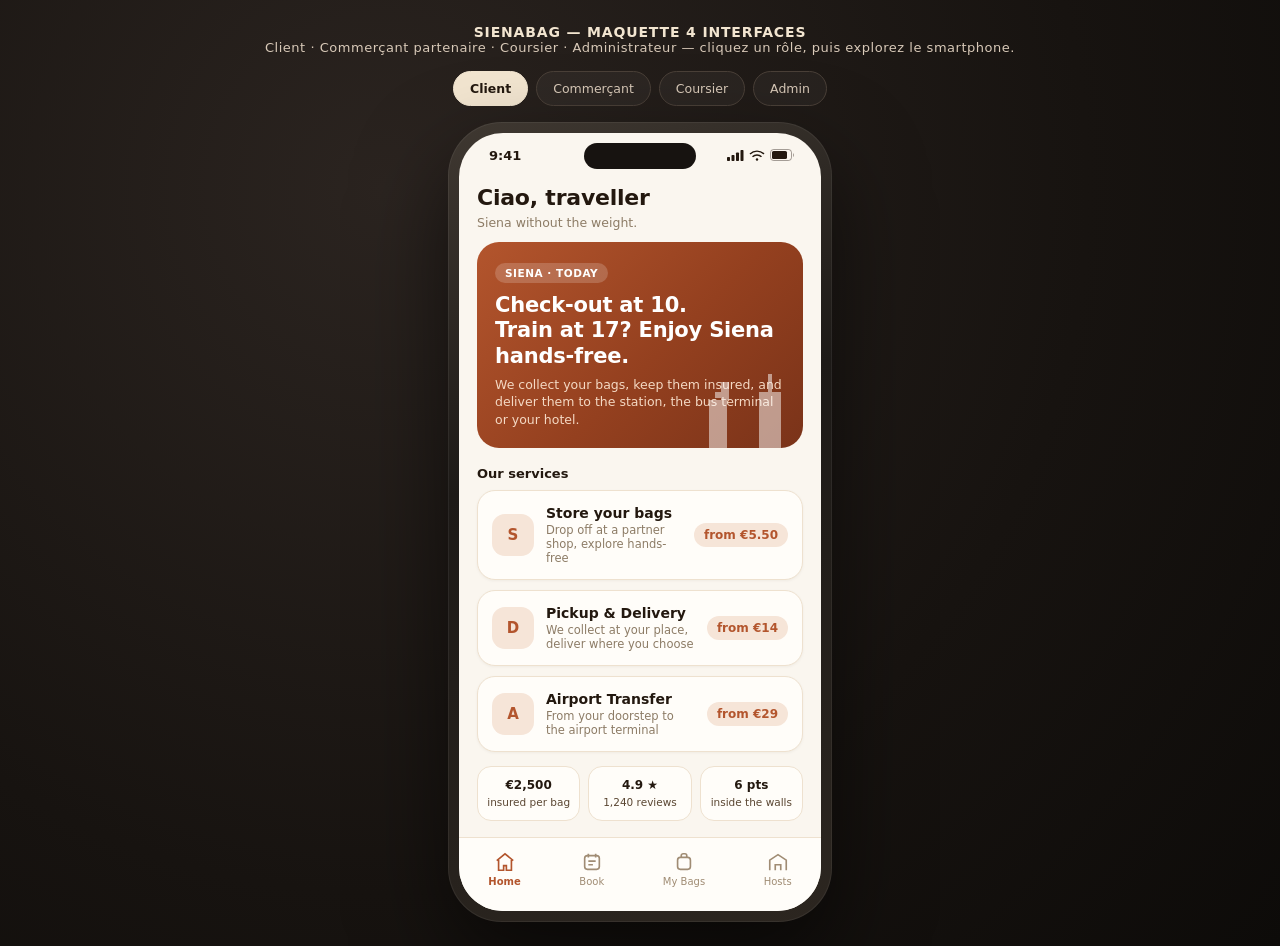
==== commit 188b98b7: "Fix: corrige les guillemets mal appariés qui bloquaient le rendu de la maquette Co-authored-by: Tibo" ====
--- a/index.html
+++ b/index.html
@@ -531,7 +531,7 @@
       '<div class="card"><div class="cap-label"><b>Spazi occupati</b><span>' + pstate.cap.used + " / " + pstate.cap.total + '</span></div>' +
       '<div class="cap-bar"><i style="width:' + (pstate.cap.used / pstate.cap.total * 100) + '%"></i></div>' +
       '<p class="muted" style="margin-top:8px;">La tua capacit\u00e0 \u00e8 verificata in tempo reale: ricevi solo le prenotazioni che puoi accogliere.</p></div>' +
-      '<div class="stat-strip"><div><b>' + pstate.cap.used + "</b><small>bagagli in deposito</small></div><div><b>\u20AC18.20</b><small>quota di oggi</small></div><div><b>\u20AC412</b><small>quota del mese</small></div></div>' +
+      '<div class="stat-strip"><div><b>' + pstate.cap.used + '</b><small>bagagli in deposito</small></div><div><b>\u20AC18.20</b><small>quota di oggi</small></div><div><b>\u20AC412</b><small>quota del mese</small></div></div>' +
       '<div class="section-title">Movimenti di oggi</div>' +
       '<div class="card" style="padding:6px 14px;">' + pstate.events.map(partEventRow).join("") + "</div>" +
       '<button class="cta" onclick="partSetTab(\'scan\')">Deposita o consegna un bagaglio</button>';
@@ -658,7 +658,7 @@
     if (kstate.openStop >= 0) return courStopDetail();
     var next = kstate.stops.filter(function(s){ return !s.done; })[0];
     content.innerHTML = "<h1>Turno di oggi</h1><p class='muted' style='margin:4px 0 10px;'>Cargo-bike E-02 \u00b7 10:00\u201316:00 \u00b7 Siena centro</p>" +
-      '<div class="stat-strip"><div><b>' + kstate.stats.stops + "/5</b><small>fermate</small></div><div><b>' + kstate.stats.bags + "</b><small>bagagli</small></div><div><b>\u20AC" + kstate.stats.earn.toFixed(0) + "</b><small>guadagno</small></div></div>" +
+      '<div class="stat-strip"><div><b>' + kstate.stats.stops + '/5</b><small>fermate</small></div><div><b>' + kstate.stats.bags + '</b><small>bagagli</small></div><div><b>\u20AC' + kstate.stats.earn.toFixed(0) + '</b><small>guadagno</small></div></div>' +
       '<div class="section-title">Tappa per tappa <span>' + (next ? "Prossima: " + next.win : "Turno completato") + '</span></div>' +
       kstate.stops.map(function(s) {
         return '<div class="stop-card ' + (s.done ? "done" : "") + '" onclick="courOpen(' + (s.n - 1) + ')">' +
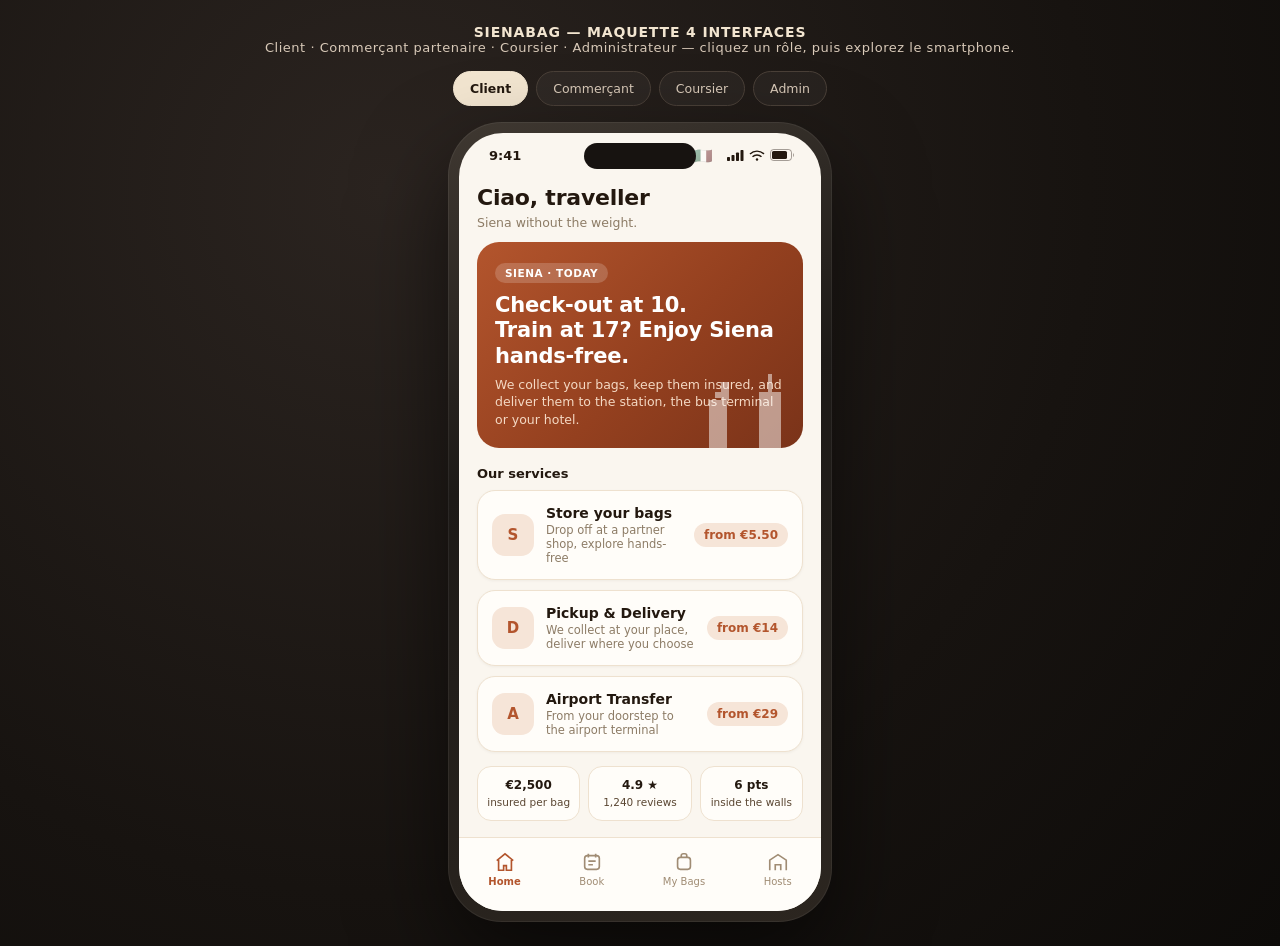
==== commit c969b07f: "Client: drapeaux EN/ZH/IT + structure multi-fichiers (1 par interface) Co-authored-by: TiboItaly <Ti" ====
--- a/index.html
+++ b/index.html
@@ -4,220 +4,7 @@
 <meta charset="UTF-8" />
 <meta name="viewport" content="width=device-width, initial-scale=1.0" />
 <title>SienaBag — 4 interfaces (client · commerçant · coursier · admin)</title>
-<style>
-  * { margin: 0; padding: 0; box-sizing: border-box; }
-  :root { font-family: -apple-system, "SF Pro Text", "Segoe UI", Inter, system-ui, sans-serif; }
-  body {
-    min-height: 100vh;
-    background: radial-gradient(circle at 30% 20%, #2b2420 0%, #171310 60%, #0d0b09 100%);
-    display: flex; flex-direction: column; align-items: center; justify-content: center;
-    padding: 24px 12px; gap: 16px;
-  }
-  .caption { color: #d8c9b8; font-size: 13px; letter-spacing: 0.04em; text-align: center; }
-  .caption b { color: #f2e5d0; font-size: 14px; letter-spacing: 0.06em; }
-  .roles { display: flex; gap: 8px; flex-wrap: wrap; justify-content: center; }
-  .role-pill { padding: 9px 16px; border-radius: 999px; border: 1px solid #4a4038; color: #d8c9b8; font-size: 12.5px; cursor: pointer; background: rgba(255,255,255,.04); user-select: none; }
-  .role-pill.on { background: #f2e5d0; color: #23180f; font-weight: 700; border-color: #f2e5d0; }
-
-  .phone {
-    width: 384px; height: 800px;
-    border-radius: 54px; padding: 11px;
-    background: linear-gradient(160deg, #3f3831, #1d1a17 40%, #2c2620);
-    box-shadow: 0 40px 90px rgba(0,0,0,.55), 0 0 0 1px rgba(255,255,255,.06) inset;
-  }
-  .screen {
-    width: 100%; height: 100%; border-radius: 44px; overflow: hidden;
-    background: #faf6ef; display: flex; flex-direction: column; position: relative;
-    --accent: #b3552d; --accent-2: #94401f; --soft: #f6e5d8; --accent-ink: #23180f;
-  }
-  .screen.role-partner { --accent: #2e6b3f; --accent-2: #1f4d2e; --soft: #e2efdd; --accent-ink: #173a24; }
-  .screen.role-courier { --accent: #2456a8; --accent-2: #183f7e; --soft: #dbe6f7; --accent-ink: #12294f; }
-  .screen.role-admin { --accent: #6b3fa0; --accent-2: #522c7e; --soft: #ece1f6; --accent-ink: #2c1a42; background: #f7f4fa; }
-
-  .notch { position: absolute; top: 10px; left: 50%; transform: translateX(-50%); width: 112px; height: 26px; background: #171310; border-radius: 14px; z-index: 60; }
-  .statusbar {
-    height: 44px; flex: 0 0 44px; display: flex; align-items: center; justify-content: space-between;
-    padding: 0 26px 0 30px; font-size: 13px; font-weight: 600; color: var(--accent-ink); z-index: 50; position: relative;
-  }
-  .statusbar .icons { display: flex; gap: 5px; align-items: center; }
-
-  .content { flex: 1; overflow-y: auto; padding: 8px 18px 18px; scrollbar-width: none; }
-  .content::-webkit-scrollbar { display: none; }
-
-  .tabbar { flex: 0 0 74px; display: flex; align-items: center; justify-content: space-around; background: #fffdf9; border-top: 1px solid #eee1cf; padding-bottom: 12px; }
-  .screen.role-admin .tabbar { background: #fdfbff; border-top-color: #e6dced; }
-  .tab { display: flex; flex-direction: column; align-items: center; gap: 3px; font-size: 10px; color: #a08c74; cursor: pointer; user-select: none; }
-  .tab svg { width: 22px; height: 22px; }
-  .tab.active { color: var(--accent); font-weight: 600; }
-
-  /* ---------- shared ---------- */
-  h1 { font-size: 22px; color: var(--accent-ink); letter-spacing: -0.01em; }
-  h2 { font-size: 16px; color: var(--accent-ink); }
-  .muted { color: #8d7c66; font-size: 12.5px; line-height: 1.45; }
-  .section-title { font-size: 13px; font-weight: 700; color: var(--accent-ink); margin: 18px 0 9px; display: flex; justify-content: space-between; align-items: baseline; }
-  .section-title span { font-size: 11px; color: var(--accent); font-weight: 600; }
-
-  .cta {
-    display: block; width: 100%; border: none; border-radius: 16px; padding: 15px;
-    background: linear-gradient(135deg, var(--accent), var(--accent-2)); color: #fff; font-size: 14.5px; font-weight: 700;
-    cursor: pointer; margin-top: 14px;
-  }
-  .cta.ghost { background: transparent; color: var(--accent); border: 1.5px solid var(--accent); }
-  .cta:active { opacity: .9; }
-  .back-btn { width: 32px; height: 32px; border-radius: 50%; border: 1px solid #e0d3ba; background: #fffdf9; font-size: 15px; color: #5a4632; cursor: pointer; flex: 0 0 32px; }
-  .stepper-head { display: flex; align-items: center; gap: 10px; padding: 4px 0 12px; }
-  .progress { flex: 1; height: 5px; border-radius: 3px; background: #eee1cf; overflow: hidden; }
-  .progress i { display: block; height: 100%; background: var(--accent); border-radius: 3px; }
-
-  .card { background: #fffdf9; border: 1px solid #eee1cf; border-radius: 18px; padding: 15px; margin-bottom: 12px; }
-  .screen.role-admin .card { background: #fdfbff; border-color: #e6dced; }
-
-  .toast { position: absolute; bottom: 92px; left: 50%; transform: translateX(-50%); background: #171310; color: #f2e5d0; padding: 10px 16px; border-radius: 999px; font-size: 11.5px; z-index: 70; opacity: 0; transition: opacity .3s; white-space: nowrap; }
-  .toast.show { opacity: 1; }
-
-  /* ---------- customer ---------- */
-  .hero { border-radius: 22px; padding: 20px 18px; color: #fff; margin: 6px 0 16px; position: relative; overflow: hidden; background: linear-gradient(135deg, #b3552d 0%, #94401f 55%, #7a3319 100%); }
-  .hero .badge { position: relative; display: inline-block; background: rgba(255,255,255,.18); border-radius: 999px; padding: 4px 10px; font-size: 10.5px; font-weight: 600; letter-spacing: .05em; margin-bottom: 10px; }
-  .hero h1 { color: #fff; font-size: 21px; line-height: 1.2; }
-  .hero p { color: #f4d9c4; font-size: 12.5px; margin-top: 7px; line-height: 1.4; }
-  .hero .towers { position: absolute; right: -6px; bottom: -4px; opacity: .5; }
-  .service-card { background: #fffdf9; border: 1px solid #eee1cf; border-radius: 18px; padding: 14px; display: flex; gap: 12px; align-items: center; margin-bottom: 10px; cursor: pointer; box-shadow: 0 1px 3px rgba(60,40,20,.05); }
-  .service-card:active { transform: scale(0.98); }
-  .service-icon { width: 42px; height: 42px; border-radius: 13px; flex: 0 0 42px; display: flex; align-items: center; justify-content: center; background: var(--soft); color: var(--accent); font-weight: 800; font-size: 15px; }
-  .service-card h3 { font-size: 14px; color: #23180f; }
-  .service-card .sub { font-size: 11.5px; color: #8d7c66; margin-top: 2px; }
-  .price-pill { margin-left: auto; font-size: 12px; font-weight: 700; color: var(--accent); background: var(--soft); padding: 5px 10px; border-radius: 999px; white-space: nowrap; }
-  .map-card { border-radius: 18px; overflow: hidden; border: 1px solid #eee1cf; background: #efe7d3; position: relative; height: 130px; }
-  .pin { position: absolute; display: flex; flex-direction: column; align-items: center; gap: 2px; font-size: 9px; font-weight: 700; color: #5a4632; }
-  .point-row { display: flex; align-items: center; gap: 10px; padding: 10px 4px; border-bottom: 1px solid #f0e7d6; }
-  .point-row:last-child { border-bottom: none; }
-  .dot { width: 34px; height: 34px; border-radius: 50%; background: var(--soft); color: var(--accent); display: flex; align-items: center; justify-content: center; font-weight: 800; font-size: 14px; flex: 0 0 34px; }
-  .point-row .info { line-height: 1.25; }
-  .point-row .info b { font-size: 12.5px; color: #23180f; display: block; }
-  .point-row .info i { font-style: normal; font-size: 10.5px; color: #8d7c66; }
-  .chip-ok { margin-left: auto; font-size: 9.5px; font-weight: 700; color: #2e6b3f; background: #e2efdd; padding: 4px 8px; border-radius: 999px; white-space: nowrap; }
-  .trust { display: flex; gap: 8px; margin: 14px 0; }
-  .trust div { flex: 1; background: #fffdf9; border: 1px solid #eee1cf; border-radius: 14px; padding: 10px 8px; text-align: center; font-size: 10.5px; color: #5a4632; line-height: 1.35; }
-  .trust b { display: block; color: #23180f; font-size: 12px; margin-bottom: 2px; }
-  .field { margin-bottom: 15px; }
-  .field label { font-size: 11px; font-weight: 700; color: #5a4632; letter-spacing: .04em; text-transform: uppercase; display: block; margin-bottom: 7px; }
-  .input-mock { background: #fffdf9; border: 1px solid #eee1cf; border-radius: 13px; padding: 12px 13px; font-size: 13.5px; color: #23180f; display: flex; justify-content: space-between; align-items: center; cursor: pointer; }
-  .input-mock span { color: #b6a58c; font-size: 12px; }
-  .counters { display: flex; gap: 8px; margin-top: 7px; }
-  .counter { flex: 1; background: #fffdf9; border: 1px solid #eee1cf; border-radius: 13px; padding: 9px 10px; display: flex; align-items: center; justify-content: space-between; font-size: 12.5px; color: #23180f; }
-  .counter button { width: 26px; height: 26px; border-radius: 8px; border: none; background: var(--soft); color: var(--accent); font-size: 15px; font-weight: 700; cursor: pointer; }
-  .chips { display: flex; flex-wrap: wrap; gap: 7px; }
-  .chip { padding: 9px 12px; border-radius: 999px; border: 1px solid #e5d7bf; background: #fffdf9; font-size: 12px; color: #5a4632; cursor: pointer; }
-  .chip.on { background: var(--accent); border-color: var(--accent); color: #fff; font-weight: 600; }
-  .chip small { display: block; font-size: 10px; opacity: .78; }
-  .summary-card { background: #fffdf9; border: 1px solid #eee1cf; border-radius: 18px; padding: 16px; }
-  .sum-row { display: flex; justify-content: space-between; font-size: 12.5px; color: #5a4632; padding: 5px 0; }
-  .sum-row.total { border-top: 1px dashed #e0cfb2; margin-top: 8px; padding-top: 11px; font-size: 15px; font-weight: 800; color: #23180f; }
-  .insured { display: flex; gap: 7px; align-items: center; font-size: 10.5px; color: #2e6b3f; background: #e2efdd; border-radius: 10px; padding: 8px 10px; margin-top: 11px; }
-  .success { text-align: center; padding-top: 26px; }
-  .success .check { width: 74px; height: 74px; border-radius: 50%; background: #e2efdd; display: flex; align-items: center; justify-content: center; margin: 0 auto 14px; }
-  .code-box { background: var(--accent-ink); color: #f2e5d0; border-radius: 18px; padding: 18px; margin: 16px 0; }
-  .code-box .code { font-size: 30px; font-weight: 800; letter-spacing: .32em; text-indent: .32em; font-family: "SF Mono", Consolas, monospace; }
-  .code-box p { font-size: 10.5px; color: #c9b08e; margin-top: 6px; }
-  .bag-card { background: #fffdf9; border: 1px solid #eee1cf; border-radius: 18px; padding: 15px; margin-bottom: 12px; }
-  .bag-card .top { display: flex; justify-content: space-between; align-items: baseline; }
-  .bag-card .top b { font-size: 13.5px; color: #23180f; }
-  .status-tag { font-size: 10px; font-weight: 800; letter-spacing: .05em; padding: 4px 9px; border-radius: 999px; text-transform: uppercase; }
-  .st-active { background: #fdf1d8; color: #a06a00; }
-  .st-done { background: #e2efdd; color: #2e6b3f; }
-  .timeline { margin: 13px 2px 4px; }
-  .tl-step { display: flex; gap: 12px; position: relative; padding-bottom: 15px; }
-  .tl-step:last-child { padding-bottom: 0; }
-  .tl-step::before { content: ""; position: absolute; left: 8px; top: 20px; bottom: 2px; width: 2px; background: #eee1cf; }
-  .tl-step:last-child::before { display: none; }
-  .tl-step.done::before { background: var(--accent); }
-  .tl-dot { width: 18px; height: 18px; border-radius: 50%; flex: 0 0 18px; border: 2px solid #e0cfb2; background: #fffdf9; margin-top: 1px; }
-  .tl-step.done .tl-dot { border-color: var(--accent); background: var(--accent); }
-  .tl-step.now .tl-dot { border-color: var(--accent); background: #fffdf9; box-shadow: 0 0 0 3px rgba(0,0,0,.08); }
-  .tl-step b { font-size: 12.5px; color: #23180f; display: block; }
-  .tl-step i { font-style: normal; font-size: 11px; color: #8d7c66; }
-  .tl-step.pending b, .tl-step.pending i { opacity: .45; }
-  .host-hero { background: #23180f; color: #f2e5d0; border-radius: 22px; padding: 20px 18px; margin: 6px 0 14px; }
-  .host-hero h1 { color: #fff; font-size: 19px; }
-  .host-hero p { color: #c9b08e; font-size: 12px; margin-top: 7px; line-height: 1.45; }
-  .plan { display: flex; gap: 8px; margin-bottom: 14px; }
-  .plan-card { flex: 1; border-radius: 16px; padding: 13px; border: 1px solid #eee1cf; background: #fffdf9; }
-  .plan-card.featured { border: 1.5px solid #b3552d; background: #fbf1e7; position: relative; }
-  .plan-card .tag { position: absolute; top: -8px; left: 12px; background: #b3552d; color: #fff; font-size: 8.5px; font-weight: 700; padding: 3px 8px; border-radius: 999px; }
-  .plan-card b { font-size: 18px; color: #23180f; display: block; }
-  .plan-card small { font-size: 9.5px; color: #8d7c66; line-height: 1.3; display: block; margin-top: 3px; }
-  .benefit { display: flex; gap: 9px; align-items: flex-start; padding: 8px 0; font-size: 12px; color: #5a4632; line-height: 1.4; }
-  .benefit .b-ico { width: 22px; height: 22px; border-radius: 7px; background: #e2efdd; color: #2e6b3f; display: flex; align-items: center; justify-content: center; font-size: 12px; flex: 0 0 22px; margin-top: 1px; }
-  .stat-strip { display: flex; gap: 8px; margin: 12px 0; }
-  .stat-strip div { flex: 1; text-align: center; background: #fffdf9; border: 1px solid #eee1cf; border-radius: 13px; padding: 10px 4px; }
-  .stat-strip b { font-size: 15px; color: var(--accent); display: block; }
-  .stat-strip small { font-size: 9px; color: #8d7c66; }
-
-  /* ---------- partner ---------- */
-  .shop-head { display: flex; align-items: center; gap: 11px; margin: 4px 0 12px; }
-  .shop-avatar { width: 44px; height: 44px; border-radius: 14px; background: var(--accent); color: #fff; display: flex; align-items: center; justify-content: center; font-weight: 800; font-size: 17px; flex: 0 0 44px; }
-  .shop-head b { font-size: 15px; color: var(--accent-ink); display: block; }
-  .shop-head i { font-style: normal; font-size: 11px; color: #8d7c66; }
-  .cap-label { display: flex; justify-content: space-between; font-size: 11px; color: #5a4632; margin-bottom: 5px; }
-  .cap-bar { height: 9px; background: #eee1cf; border-radius: 5px; overflow: hidden; }
-  .cap-bar i { display: block; height: 100%; background: var(--accent); border-radius: 5px; }
-  .ev-row { display: flex; align-items: center; gap: 10px; padding: 11px 2px; border-bottom: 1px solid #f0e7d6; }
-  .ev-row:last-child { border-bottom: none; }
-  .ev-time { font-size: 11px; font-weight: 800; color: var(--accent); width: 42px; flex: 0 0 42px; }
-  .ev-row .info b { font-size: 12.5px; color: #23180f; display: block; }
-  .ev-row .info i { font-style: normal; font-size: 10.5px; color: #8d7c66; }
-  .qr-frame { position: relative; width: 190px; height: 190px; margin: 4px auto 14px; border-radius: 18px; background: #14100d; overflow: hidden; }
-  .qr-frame .corner { position: absolute; width: 26px; height: 26px; border: 3px solid #5a4632; }
-  .qr-frame .c1 { top: 10px; left: 10px; border-right: none; border-bottom: none; border-radius: 8px 0 0 0; }
-  .qr-frame .c2 { top: 10px; right: 10px; border-left: none; border-bottom: none; border-radius: 0 8px 0 0; }
-  .qr-frame .c3 { bottom: 10px; left: 10px; border-right: none; border-top: none; border-radius: 0 0 0 8px; }
-  .qr-frame .c4 { bottom: 10px; right: 10px; border-left: none; border-top: none; border-radius: 0 0 8px 0; }
-  .scanline { position: absolute; left: 14px; right: 14px; height: 2px; background: #4ad8a0; box-shadow: 0 0 14px #4ad8a0; animation: scan 2.4s ease-in-out infinite; }
-  @keyframes scan { 0% { top: 16px; } 50% { top: 170px; } 100% { top: 16px; } }
-  .code-slots { display: flex; justify-content: center; gap: 8px; margin: 12px 0 16px; }
-  .slot { width: 36px; height: 44px; border-radius: 10px; border: 1.5px solid #e0cfb2; background: #fffdf9; display: flex; align-items: center; justify-content: center; font-size: 19px; font-weight: 800; color: #23180f; font-family: "SF Mono", Consolas, monospace; }
-  .keypad { display: grid; grid-template-columns: repeat(3, 1fr); gap: 8px; max-width: 240px; margin: 0 auto 6px; }
-  .key { padding: 13px 0; border-radius: 12px; background: #fffdf9; border: 1px solid #eee1cf; font-size: 17px; font-weight: 700; color: #23180f; cursor: pointer; text-align: center; }
-  .key:active { background: var(--soft); }
-  .key.fn { color: var(--accent); font-size: 13px; }
-  .sig-wrap { background: #fffdf9; border: 1px dashed #d8c9a8; border-radius: 14px; padding: 8px; }
-  #sigpad { width: 100%; height: 120px; border-radius: 10px; background: #fff; touch-action: none; display: block; }
-
-  /* ---------- courier & admin dark map ---------- */
-  .dark-map { border-radius: 18px; overflow: hidden; position: relative; background: #1c2330; }
-  .map-banner { position: absolute; left: 10px; right: 10px; bottom: 10px; background: rgba(14,19,28,.93); border-radius: 14px; padding: 10px 12px; color: #e8eef7; display: flex; justify-content: space-between; align-items: center; font-size: 11.5px; gap: 8px; }
-  .map-banner .nav-btn { background: #2456a8; border: none; color: #fff; font-size: 11px; font-weight: 700; padding: 7px 12px; border-radius: 9px; cursor: pointer; white-space: nowrap; }
-  .pulse-dot { position: absolute; width: 34px; height: 34px; margin: -17px 0 0 -17px; }
-  .pulse-dot::before { content: ""; position: absolute; inset: 0; border-radius: 50%; background: #2456a8; opacity: .3; animation: pulse 1.6s ease-out infinite; }
-  .pulse-dot .core { position: absolute; inset: 10px; border-radius: 50%; background: #fff; border: 3px solid #2456a8; box-sizing: border-box; }
-  @keyframes pulse { 0% { transform: scale(.5); opacity: .45; } 80% { transform: scale(1.6); opacity: 0; } 100% { opacity: 0; } }
-  .stop-card { background: #fffdf9; border: 1px solid #dbe6f7; border-radius: 18px; padding: 14px; margin-bottom: 10px; display: flex; gap: 12px; align-items: center; cursor: pointer; }
-  .stop-card.done { opacity: .55; }
-  .stop-num { width: 38px; height: 38px; border-radius: 12px; background: var(--soft); color: var(--accent); font-weight: 800; display: flex; align-items: center; justify-content: center; flex: 0 0 38px; font-size: 15px; }
-  .stop-card .info b { font-size: 13px; color: #12294f; display: block; }
-  .stop-card .info i { font-style: normal; font-size: 11px; color: #7b87a0; display: block; margin-top: 2px; }
-  .act-badge { font-size: 9px; font-weight: 800; padding: 3px 8px; border-radius: 999px; margin-left: auto; white-space: nowrap; }
-  .act-pu { background: #dbe6f7; color: #2456a8; }
-  .act-do { background: #e2efdd; color: #2e6b3f; }
-  .check-step { display: flex; align-items: center; gap: 11px; padding: 11px 2px; border-bottom: 1px solid #eef2f8; font-size: 12.5px; color: #12294f; }
-  .check-step:last-child { border-bottom: none; }
-  .check-step .cs-dot { width: 22px; height: 22px; border-radius: 50%; border: 2px solid #c9d6ec; background: #fff; flex: 0 0 22px; display: flex; align-items: center; justify-content: center; color: #fff; font-size: 11px; }
-  .check-step.done .cs-dot { border-color: #2456a8; background: #2456a8; }
-  .check-step.pending { opacity: .45; }
-
-  /* ---------- admin ---------- */
-  .kpi-grid { display: grid; grid-template-columns: 1fr 1fr; gap: 9px; margin: 12px 0; }
-  .kpi { background: #fdfbff; border: 1px solid #e6dced; border-radius: 15px; padding: 13px; }
-  .kpi b { font-size: 19px; color: var(--accent); display: block; }
-  .kpi small { font-size: 9.5px; color: #8d7c66; letter-spacing: .03em; text-transform: uppercase; font-weight: 700; }
-  .adm-row { display: flex; align-items: center; gap: 10px; padding: 11px 2px; border-bottom: 1px solid #efeaf5; }
-  .adm-row:last-child { border-bottom: none; }
-  .adm-row .info b { font-size: 12.5px; color: #2c1a42; display: block; }
-  .adm-row .info i { font-style: normal; font-size: 10.5px; color: #8d7c66; display: block; margin-top: 1px; }
-  .feed-row { display: flex; gap: 9px; padding: 8px 0; font-size: 11.5px; color: #5a4632; line-height: 1.35; }
-  .feed-dot { width: 8px; height: 8px; border-radius: 50%; background: var(--accent); flex: 0 0 8px; margin-top: 4px; }
-  .st-chip { font-size: 9.5px; font-weight: 800; padding: 4px 9px; border-radius: 999px; margin-left: auto; white-space: nowrap; text-transform: uppercase; }
-</style>
+<link rel="stylesheet" href="css/style.css" />
 </head>
 <body>
   <div class="caption"><b>SIENABAG — MAQUETTE 4 INTERFACES</b><br />Client · Commerçant partenaire · Coursier · Administrateur — cliquez un rôle, puis explorez le smartphone.</div>
@@ -232,10 +19,17 @@
       <div class="notch"></div>
       <div class="statusbar">
         <div id="clock">9:41</div>
-        <div class="icons">
-          <svg width="17" height="11" viewBox="0 0 17 11" fill="currentColor"><rect x="0" y="7" width="3" height="4" rx="0.8"/><rect x="4.5" y="5" width="3" height="6" rx="0.8"/><rect x="9" y="2.5" width="3" height="8.5" rx="0.8"/><rect x="13.5" y="0" width="3" height="11" rx="0.8"/></svg>
-          <svg width="16" height="11" viewBox="0 0 16 11" fill="none" stroke="currentColor" stroke-width="1.4"><path d="M1 4a10 10 0 0 1 14 0"/><path d="M3.5 6.8a6.5 6.5 0 0 1 9 0"/><circle cx="8" cy="9.5" r="1.2" fill="currentColor" stroke="none"/></svg>
-          <svg width="25" height="12" viewBox="0 0 25 12"><rect x="0.5" y="0.5" width="21" height="11" rx="3" fill="none" stroke="currentColor" opacity="0.4"/><rect x="2" y="2" width="15" height="8" rx="1.6" fill="currentColor"/><path d="M23 4v4a2.5 2.5 0 0 0 0-4z" fill="currentColor" opacity="0.4"/></svg>
+        <div class="status-right">
+          <div id="langbar">
+            <button class="flag-btn on" id="flag-en" onclick="setLang('en')" title="English">🇬🇧</button>
+            <button class="flag-btn" id="flag-zh" onclick="setLang('zh')" title="中文">🇨🇳</button>
+            <button class="flag-btn" id="flag-it" onclick="setLang('it')" title="Italiano">🇮🇹</button>
+          </div>
+          <div class="icons">
+            <svg width="17" height="11" viewBox="0 0 17 11" fill="currentColor"><rect x="0" y="7" width="3" height="4" rx="0.8"/><rect x="4.5" y="5" width="3" height="6" rx="0.8"/><rect x="9" y="2.5" width="3" height="8.5" rx="0.8"/><rect x="13.5" y="0" width="3" height="11" rx="0.8"/></svg>
+            <svg width="16" height="11" viewBox="0 0 16 11" fill="none" stroke="currentColor" stroke-width="1.4"><path d="M1 4a10 10 0 0 1 14 0"/><path d="M3.5 6.8a6.5 6.5 0 0 1 9 0"/><circle cx="8" cy="9.5" r="1.2" fill="currentColor" stroke="none"/></svg>
+            <svg width="25" height="12" viewBox="0 0 25 12"><rect x="0.5" y="0.5" width="21" height="11" rx="3" fill="none" stroke="currentColor" opacity="0.4"/><rect x="2" y="2" width="15" height="8" rx="1.6" fill="currentColor"/><path d="M23 4v4a2.5 2.5 0 0 0 0-4z" fill="currentColor" opacity="0.4"/></svg>
+          </div>
         </div>
       </div>
       <div class="content" id="content"></div>
@@ -243,610 +37,12 @@
       <div class="toast" id="toast"></div>
     </div>
   </div>
-
-<script>
-  /* ================= ROOT ================= */
-  var ROLE = { role: "customer" };
-  var CLOCKS = { customer: "9:41", partner: "10:07", courier: "11:32", admin: "15:26" };
-  var content = document.getElementById("content");
-  var tabbar = document.getElementById("tabbar");
-
-  function setRole(r) {
-    ROLE.role = r;
-    document.getElementById("screen").className = "screen role-" + r;
-    document.getElementById("clock").textContent = CLOCKS[r];
-    ["customer","partner","courier","admin"].forEach(function(x) {
-      document.getElementById("pill-" + x).className = "role-pill" + (x === r ? " on" : "");
-    });
-    renderAll();
-  }
-
-  function renderAll() {
-    if (ROLE.role === "customer") custRender();
-    else if (ROLE.role === "partner") partRender();
-    else if (ROLE.role === "courier") courRender();
-    else admRender();
-  }
-
-  function toast(msg) {
-    var t = document.getElementById("toast");
-    t.textContent = msg; t.classList.add("show");
-    setTimeout(function(){ t.classList.remove("show"); }, 2300);
-  }
-
-  /* ================= CUSTOMER ================= */
-  var state = {
-    tab: "home", booking: null,
-    flow: { step: 0, service: null, bags: 2, days: 1, slot: null, dropoff: null, address: "" },
-    trips: [ demoTrip() ]
-  };
-  function demoTrip() {
-    return { id: "SB-2481", service: "Pickup & Delivery", status: "done", step: 3,
-      from: "Via Banchi di Sopra 24", to: "Siena Train Station", bags: 2, slot: "10:00 – 12:00", price: 14, code: "582 914" };
-  }
-  var SERVICES = {
-    storage: { name: "Store your bags", price: "5.50", icon: "S", sub: "Drop off at a partner shop, explore hands-free" },
-    delivery: { name: "Pickup & Delivery", price: "14", icon: "D", sub: "We collect at your place, deliver where you choose" },
-    airport: { name: "Airport Transfer", price: "29", icon: "A", sub: "From your doorstep to the airport terminal" }
-  };
-  var SLOTS = ["9:00 – 11:00", "10:00 – 12:00", "12:00 – 14:00", "15:00 – 17:00", "17:00 – 19:00"];
-  var DROPOFFS = {
-    storage: [
-      { id: "gramsci", label: "Piazza Gramsci", note: "Bus terminal · Tabaccheria la Lizza · 270 m", price: 0 },
-      { id: "campo", label: "Piazza del Campo", note: "Waterland · Via dei Rossi · 350 m", price: 0 },
-      { id: "station", label: "Siena Train Station", note: "Bar Duomo d'Oro · 120 m", price: 0 }
-    ],
-    delivery: [
-      { id: "station", label: "Siena Train Station", note: "Meet your courier at platform exit", price: 0 },
-      { id: "gramsci", label: "Piazza Gramsci terminal", note: "Bus terminal meeting point", price: 0 },
-      { id: "hotel", label: "Another address in Siena", note: "Hotels, B&Bs, apartments", price: 0 }
-    ],
-    airport: [
-      { id: "flo", label: "Florence Airport (FLR)", note: "Meeting point · Terminal exit", price: 29 },
-      { id: "psa", label: "Pisa Airport (PSA)", note: "Meeting point · Terminal 1", price: 35 }
-    ]
-  };
-  function computePrice() {
-    var s = state.flow; var svc = s.service;
-    if (!svc) return 0;
-    var extra = Math.max(0, s.bags - 3);
-    if (svc === "storage") return 5.5 * s.bags * s.days;
-    if (svc === "delivery") return 14 + extra * 4;
-    var d = DROPOFFS.airport.filter(function(x){ return x.id === s.dropoff; })[0];
-    return (d ? d.price : 29) + extra * 8;
-  }
-  var CUST_TABS = [
-    { id: "home", label: "Home", icon: '<svg viewBox="0 0 24 24" fill="none" stroke="currentColor" stroke-width="1.8"><path d="M3 10.5 12 3l9 7.5"/><path d="M5 9.8V21h5.5v-5h3v5H19V9.8"/></svg>' },
-    { id: "book", label: "Book", icon: '<svg viewBox="0 0 24 24" fill="none" stroke="currentColor" stroke-width="1.8"><rect x="4" y="5" width="16" height="15" rx="3"/><path d="M8 3v4M16 3v4M8 11h8M8 15h5"/></svg>' },
-    { id: "trips", label: "My Bags", icon: '<svg viewBox="0 0 24 24" fill="none" stroke="currentColor" stroke-width="1.8"><rect x="5" y="7" width="14" height="13" rx="3"/><path d="M9 7V5a2 2 0 0 1 2-2h2a2 2 0 0 1 2 2v2"/></svg>' },
-    { id: "host", label: "Hosts", icon: '<svg viewBox="0 0 24 24" fill="none" stroke="currentColor" stroke-width="1.8"><path d="M3 21V10l9-6 9 6v11"/><path d="M9 21v-6h6v6"/></svg>' }
-  ];
-  function custSetTab(id) { state.tab = id; if (id === "book" && state.flow.step === 4) state.flow.step = 0; custRender(); }
-  function custRender() {
-    tabbar.innerHTML = CUST_TABS.map(function(t) {
-      return '<div class="tab ' + (state.tab === t.id ? "active" : "") + '" onclick="custSetTab(\'' + t.id + '\')">' + t.icon + "<span>" + t.label + "</span></div>";
-    }).join("");
-    if (state.tab === "home") custHome();
-    else if (state.tab === "book") custFlow();
-    else if (state.tab === "trips") custTrips();
-    else custHost();
-    content.scrollTop = 0;
-  }
-  function custHome() {
-    content.innerHTML =
-      '<h1>Ciao, traveller</h1><p class="muted" style="margin:4px 0 10px;">Siena without the weight.</p>' +
-      '<div class="hero"><span class="badge">SIENA · TODAY</span><h1>Check-out at 10.<br/>Train at 17? Enjoy Siena hands-free.</h1>' +
-      "<p>We collect your bags, keep them insured, and deliver them to the station, the bus terminal or your hotel.</p>" +
-      '<svg class="towers" width="120" height="90" viewBox="0 0 120 90" fill="#fff"><path d="M20 90V38h18v52z"/><path d="M32 38V20h8v18"/><rect x="26" y="30" width="6" height="6"/><rect x="26" y="46" width="6" height="6"/><rect x="26" y="62" width="6" height="6"/><path d="M70 90V30h22v60z"/><path d="M79 30V12h4v18"/><rect x="74" y="40" width="6" height="6"/><rect x="84" y="40" width="6" height="6"/><rect x="74" y="56" width="6" height="6"/><rect x="84" y="56" width="6" height="6"/><rect x="74" y="72" width="6" height="6"/><rect x="84" y="72" width="6" height="6"/></svg></div>' +
-      '<div class="section-title">Our services</div>' + custServiceCards() + custTrust() +
-      '<div class="section-title">Storage points near you <span>See map</span></div>' + custMap() +
-      '<div style="background:#fffdf9;border:1px solid #eee1cf;border-radius:18px;padding:6px 14px;margin-top:10px;">' +
-      custPoint("T", "Tabaccheria la Lizza", "Piazza Gramsci 15A · Terminal bus", "4 min walk") +
-      custPoint("W", "Waterland Laundromat", "Via dei Rossi 94 · San Francesco", "6 min walk") +
-      custPoint("S", "Bar Duomo d'Oro", "Piazza del Campo area", "3 min walk") + "</div>";
-  }
-  function custServiceCards() {
-    return Object.keys(SERVICES).map(function(k) {
-      var s = SERVICES[k];
-      return '<div class="service-card" onclick="custChoose(\'' + k + '\')">' +
-        '<div class="service-icon">' + s.icon + "</div><div><h3>" + s.name + '</h3><div class="sub">' + s.sub + "</div></div>" +
-        '<div class="price-pill">from \u20AC' + s.price + "</div></div>";
-    }).join("");
-  }
-  function custTrust() {
-    return '<div class="trust"><div><b>\u20AC2,500</b>insured per bag</div><div><b>4.9 \u2605</b>1,240 reviews</div><div><b>6 pts</b>inside the walls</div></div>';
-  }
-  function custMap() {
-    return '<div class="map-card"><svg width="100%" height="100%" viewBox="0 0 340 130" preserveAspectRatio="xMidYMid slice">' +
-      '<rect width="340" height="130" fill="#efe7d3"/><path d="M0 78 Q60 70 120 82 T230 76 T340 84 V130 H0 Z" fill="#e5d9bd"/>' +
-      '<path d="M30 0 Q60 50 40 130" stroke="#dccfa9" stroke-width="9" fill="none"/><path d="M340 10 Q260 60 300 130" stroke="#dccfa9" stroke-width="7" fill="none"/>' +
-      '<path d="M120 130 Q160 70 130 0" stroke="#dccfa9" stroke-width="6" fill="none"/><circle cx="170" cy="55" r="34" fill="#d9c9a4" opacity="0.55"/></svg>' +
-      pin("18%","52%","#b3552d","Gramsci") + pin("47%","30%","#2e6b3f","Station") + pin("66%","44%","#a06a00","Campo") + "</div>";
-  }
-  function pin(l, t, c, label) {
-    return '<div class="pin" style="left:' + l + ";top:" + t + ';"><svg width="16" height="16" viewBox="0 0 16 16"><path d="M8 0a6 6 0 0 0-6 6c0 4.5 6 10 6 10s6-5.5 6-10a6 6 0 0 0-6-6z" fill="' + c + '"/><circle cx="8" cy="6" r="2.3" fill="#fff"/></svg>' + label + "</div>";
-  }
-  function custPoint(letter, name, addr, walk) {
-    return '<div class="point-row"><div class="dot">' + letter + "</div><div class=\"info\"><b>" + name + "</b><i>" + addr + "</i></div><span class=\"chip-ok\">" + walk + "</span></div>";
-  }
-  function custChoose(k) { state.tab = "book"; state.flow = { step: 1, service: k, bags: 2, days: 1, slot: null, dropoff: null, address: "" }; custRender(); }
-  function custFlow() {
-    var f = state.flow;
-    if (f.step === 0) { content.innerHTML = '<h1>Book a service</h1><p class="muted" style="margin:4px 0 12px;">What do you need today?</p>' + custServiceCards(); return; }
-    var head = '<div class="stepper-head"><button class="back-btn" onclick="custBack()">\u2039</button><div class="progress"><i style="width:' + (f.step * 33.4) + '%"></i></div></div>';
-    if (f.step === 1) content.innerHTML = head + custStep1();
-    else if (f.step === 2) content.innerHTML = head + custStep2();
-    else if (f.step === 3) content.innerHTML = head + custStep3();
-    else content.innerHTML = custStep4();
-  }
-  function custStep1() {
-    var f = state.flow; var s = SERVICES[f.service];
-    var html = "<h2>" + s.name + "</h2><p class='muted' style='margin:3px 0 14px;'>" + s.sub + ".</p>";
-    if (f.service === "storage") {
-      html += '<div class="field"><label>Storage point</label>' + custChips(DROPOFFS.storage, "dropoff") + "</div>" +
-        '<div class="field"><label>How many bags?</label><div class="counters"><div class="counter"><button onclick="custBag(-1)">\u2212</button><span>' + f.bags + "</span><button onclick=\"custBag(1)\">+</button></div></div></div>" +
-        '<div class="field"><label>How many days?</label><div class="counters"><div class="counter"><button onclick="custDay(-1)">\u2212</button><span>' + f.days + "</span><button onclick=\"custDay(1)\">+</button></div></div></div>";
-    } else {
-      html += '<div class="field"><label>Pickup address</label><div class="input-mock" onclick="custAddr()">' + (f.address ? f.address : "<span>\u2315 Where do we collect your bags?</span>") + "</div></div>" +
-        '<div class="field"><label>How many bags?</label><div class="counters"><div class="counter"><button onclick="custBag(-1)">\u2212</button><span>' + f.bags + "</span><button onclick=\"custBag(1)\">+</button></div></div></div>" +
-        '<div class="field"><label>Choose a time window</label>' + custSlotChips() + "</div>";
-    }
-    var ok = f.service === "storage" ? !!f.dropoff : (!!f.slot && !!f.address);
-    html += '<button class="cta" onclick="custNext()" style="opacity:' + (ok ? 1 : 0.45) + '">' + (ok ? "Continue" : "Please complete above") + "</button>";
-    return html;
-  }
-  function custStep2() {
-    var f = state.flow;
-    return "<h2>Where should we " + (f.service === "storage" ? "store them" : "deliver them") + "?</h2><p class='muted' style='margin:3px 0 14px;'>Choose the handover point.</p>" +
-      '<div class="field">' + custChips(DROPOFFS[f.service], "dropoff", true) + "</div>" +
-      (f.service === "storage" ? '<div class="field"><label>Pickup time for return</label>' + custSlotChips() + "</div>" : "") +
-      '<button class="cta" onclick="custNext()" style="opacity:' + (f.dropoff ? 1 : 0.45) + '">Review &amp; pay</button>';
-  }
-  function custStep3() {
-    var f = state.flow; var p = computePrice(); var s = SERVICES[f.service];
-    var d = DROPOFFS[f.service].filter(function(x){ return x.id === f.dropoff; })[0];
-    var rows;
-    if (f.service === "storage") rows = custSum(s.name + " \u00b7 " + f.bags + " bag" + (f.bags > 1 ? "s" : "") + " \u00d7 " + f.days + " day" + (f.days > 1 ? "s" : ""), 5.5 * f.bags * f.days) + custSum("Insurance & coverage", 0);
-    else if (f.service === "delivery") rows = custSum("Pickup & delivery \u00b7 " + f.bags + " bag" + (f.bags > 1 ? "s" : ""), 14) + (f.bags > 3 ? custSum("Extra bags (" + (f.bags - 3) + " \u00d7 \u20AC4)", (f.bags - 3) * 4) : "") + custSum("Insurance & coverage", 0);
-    else rows = custSum("Airport transfer \u00b7 " + d.label, d.price) + (f.bags > 3 ? custSum("Extra bags (" + (f.bags - 3) + " \u00d7 \u20AC8)", (f.bags - 3) * 8) : "") + custSum("Insurance & coverage", 0);
-    return "<h2>Confirm your booking</h2><p class='muted' style='margin:3px 0 14px;'>No payment taken in this demo.</p>" +
-      '<div class="summary-card">' + custSum("Service", s.name) + (f.address ? custSum("Pickup", f.address) : "") +
-      custSum("Drop-off", d ? d.label : "\u2014") + (f.slot ? custSum("Window", f.slot) : "") + custSum("Bags", "" + f.bags) +
-      '<div style="height:8px"></div>' + rows +
-      '<div class="sum-row total"><span>Total</span><span>\u20AC' + p.toFixed(2) + "</span></div>" +
-      '<div class="insured"><svg width="14" height="14" viewBox="0 0 24 24" fill="none" stroke="currentColor" stroke-width="2.4"><path d="M12 2 4 5v6c0 5 3.5 9 8 11 4.5-2 8-6 8-11V5z"/><path d="m9 12 2 2 4-4"/></svg>Every bag insured up to \u20AC2,500 \u00b7 sealed &amp; photographed</div></div>' +
-      '<button class="cta" onclick="custConfirm()">Confirm &amp; pay \u20AC' + p.toFixed(2) + "</button>";
-  }
-  function custStep4() {
-    var b = state.booking;
-    return '<div class="success"><div class="check"><svg width="34" height="34" viewBox="0 0 24 24" fill="none" stroke="#2e6b3f" stroke-width="2.6"><path d="m4.5 12.5 5 5 10-11"/></svg></div>' +
-      "<h2>Booking confirmed!</h2><p class='muted' style='margin-top:4px;'>" + b.to + " \u00b7 " + b.slot + "</p>" +
-      '<div class="code-box"><div class="code">' + b.code + "</div><p>Show this code to your courier or at the storage point</p></div>" +
-      '<div class="muted">SMS and tracking link sent to your phone.</div><button class="cta" onclick="custSetTab(\'trips\')">Track my bags</button></div>';
-  }
-  function custSum(k, v) {
-    if (v === 0) return '<div class="sum-row"><span>' + k + '</span><span style="color:#2e6b3f;font-weight:700">Included</span></div>';
-    return '<div class="sum-row"><span>' + k + "</span><span>" + (typeof v === "number" ? "\u20AC" + v.toFixed(2) : v) + "</span></div>";
-  }
-  function custChips(list, field, withPrice) {
-    return '<div class="chips">' + list.map(function(o) {
-      var on = state.flow[field] === o.id ? "on" : "";
-      return '<div class="chip ' + on + '" onclick="custFlowSet(\'' + field + '\',\'' + o.id + '\')"><b>' + o.label + "</b>" +
-        (withPrice && o.price ? " <small>\u20AC" + o.price + "</small>" : "<small>" + o.note + "</small>") + "</div>";
-    }).join("") + "</div>";
-  }
-  function custSlotChips() {
-    return '<div class="chips">' + SLOTS.map(function(s) {
-      return '<div class="chip ' + (state.flow.slot === s ? "on" : "") + '" onclick="custFlowSet(\'slot\',\'' + s + '\')">' + s + "</div>";
-    }).join("") + "</div>";
-  }
-  function custFlowSet(k, v) { state.flow[k] = v; custRender(); }
-  function custBag(d) { state.flow.bags = Math.max(1, state.flow.bags + d); custRender(); }
-  function custDay(d) { state.flow.days = Math.max(1, state.flow.days + d); custRender(); }
-  function custAddr() { state.flow.address = "Via Banchi di Sopra 24 (your apartment)"; custRender(); }
-  function custNext() {
-    var f = state.flow; var ok;
-    if (f.step === 1) ok = f.service === "storage" ? !!f.dropoff : (!!f.slot && !!f.address);
-    else if (f.step === 2) ok = !!f.dropoff && (f.service !== "storage" || !!f.slot);
-    else ok = true;
-    if (!ok) { toast("Please complete the missing choice"); return; }
-    f.step = Math.min(3, f.step + 1); custRender();
-  }
-  function custBack() { state.flow.step = Math.max(0, state.flow.step - 1); if (state.flow.step === 0) state.tab = "home"; custRender(); }
-  function custConfirm() {
-    var f = state.flow;
-    var d = DROPOFFS[f.service].filter(function(x){ return x.id === f.dropoff; })[0];
-    state.booking = { id: "SB-" + (2500 + Math.floor(Math.random() * 90)), service: SERVICES[f.service].name, status: "active", step: 0,
-      from: f.address || "Your hands \u00b7 self drop-off", to: d ? d.label : "\u2014", bags: f.bags, slot: f.slot || "Flexible",
-      price: computePrice(), code: String(Math.floor(100 + Math.random() * 900)) + " " + String(Math.floor(1000 + Math.random() * 9000)) };
-    f.step = 4; custRender(); toast("Payment simulated \u2014 demo only");
-  }
-  function custTrips() {
-    var list = state.booking ? [state.booking].concat(state.trips) : state.trips;
-    content.innerHTML = "<h1>My bags</h1>" + list.map(function(b, i) { return custTripCard(b, i === 0 && !!state.booking); }).join("");
-  }
-  function custTripCard(b, isNew) {
-    var TL = [ { t: "Booked", i: b.slot }, { t: "Picked up", i: "Courier verified with photo & seal" }, { t: "In secure storage", i: "Waterland hub \u00b7 Via dei Rossi" }, { t: "Delivered", i: b.to } ];
-    var tl = TL.map(function(s, i) {
-      var cls = i < b.step ? "done" : (i === b.step ? "now" : "pending");
-      return '<div class="tl-step ' + cls + '"><div class="tl-dot"></div><div><b>' + s.t + "</b><i>" + (i <= b.step ? s.i : "Pending") + "</i></div></div>";
-    }).join("");
-    return '<div class="bag-card"><div class="top"><b>' + b.service + " \u00b7 " + b.bags + " bag" + (b.bags > 1 ? "s" : "") + '</b><span class="status-tag ' + (b.status === "active" ? "st-active" : "st-done") + '">' + (b.status === "active" ? "In progress" : "Delivered") + "</span></div>" +
-      '<p class="muted" style="margin-top:5px;">' + b.from + " \u2192 " + b.to + " \u00b7 \u20AC" + b.price.toFixed(2) + "</p>" +
-      '<div class="timeline">' + tl + "</div>" +
-      '<div class="code-box" style="padding:12px 14px;"><div class="code" style="font-size:19px;">' + b.code + "</div><p>Handover code</p></div>" +
-      (isNew ? '<button class="cta" onclick="custAdvance()">Simulate next step (demo)</button>' : "") + "</div>";
-  }
-  function custAdvance() {
-    var b = state.booking;
-    if (b && b.step < 3) { b.step++; custRender(); toast("Status: " + ["Picked up", "In secure storage", "Delivered"][b.step - 1]); }
-    else if (b) { b.status = "done"; custRender(); toast("Bag delivered \u2014 enjoy your day!"); }
-  }
-  function custHost() {
-    content.innerHTML = '<div class="host-hero"><h1>SienaBag for Hosts</h1><p>Offer five-star hands-free check-out to your guests. We handle their bags, your reviews do the rest.</p></div>' +
-      '<div class="plan"><div class="plan-card"><b>\u20AC0</b><small>Per-use referral \u00b7 guest pays</small></div>' +
-      '<div class="plan-card featured"><span class="tag">MOST POPULAR</span><b>\u20AC39<small style="font-size:11px">/month</small></b><small>Unlimited check-outs, priority slots, mention on your listing</small></div></div>' +
-      '<div class="section-title">What you get</div>' +
-      '<div class="benefit"><div class="b-ico">\u2713</div><div>Guests drop bags at check-out, reclaim them at station, bus or airport</div></div>' +
-      '<div class="benefit"><div class="b-ico">\u2713</div><div>Sealed, photographed, insured up to \u20AC2,500 per bag</div></div>' +
-      '<div class="benefit"><div class="b-ico">\u2713</div><div>Real-time tracking link sent to your guest</div></div>' +
-      '<div class="benefit"><div class="b-ico">\u2713</div><div>Listing badge &amp; welcome-message template included</div></div>' +
-      '<div class="section-title">Your season so far</div>' +
-      '<div class="stat-strip"><div><b>27</b><small>guests served</small></div><div><b>4.9\u2605</b><small>their avg rating</small></div><div><b>3</b><small>reviews mentioning it</small></div></div>' +
-      '<button class="cta" onclick="toast(\'Demo \u2014 pilot list signup simulated\')">Start free pilot season</button>';
-  }
-
-  /* ================= PARTNER (commerçant) ================= */
-  var pstate = {
-    tab: "oggi", code: "", found: null, view: "list",
-    cap: { used: 14, total: 20 },
-    events: [
-      { time: "10:15", name: "M. Dupont", bags: 2, svc: "Deposito \u00b7 1 giorno", code: "582 914", type: "in arrivo" },
-      { time: "11:40", name: "S. Meyer", bags: 1, svc: "Deposito \u00b7 2 giorni", code: "771 203", type: "in arrivo" },
-      { time: "14:30", name: "A. Rossi", bags: 2, svc: "Pickup & Delivery", code: "124 076", type: "da consegnare" }
-    ]
-  };
-  var PBOOKS = {
-    "582914": { name: "M. Dupont", bags: 2, svc: "Deposito bagagli \u00b7 1 giorno", action: "checkin", price: 11.00, note: "Il cliente torna domani alle 11:00" },
-    "124076": { name: "A. Rossi", bags: 2, svc: "Pickup & Delivery \u2192 Stazione FS", action: "checkout", courier: "Luca B. \u00b7 arrivo ~14:20", price: 14.00 }
-  };
-  var PART_TABS = [
-    { id: "oggi", label: "Oggi", icon: '<svg viewBox="0 0 24 24" fill="none" stroke="currentColor" stroke-width="1.8"><rect x="4" y="5" width="16" height="15" rx="3"/><path d="M8 3v4M16 3v4M8 11h8M8 15h5"/></svg>' },
-    { id: "scan", label: "Scansiona", icon: '<svg viewBox="0 0 24 24" fill="none" stroke="currentColor" stroke-width="1.8"><path d="M4 8V5a1 1 0 0 1 1-1h3M16 4h3a1 1 0 0 1 1 1v3M20 16v3a1 1 0 0 1-1 1h-3M8 20H5a1 1 0 0 1-1-1v-3"/><path d="M4 12h16"/></svg>' },
-    { id: "profilo", label: "Profilo", icon: '<svg viewBox="0 0 24 24" fill="none" stroke="currentColor" stroke-width="1.8"><circle cx="12" cy="8" r="4"/><path d="M4 21c0-4 3.6-7 8-7s8 3 8 7"/></svg>' }
-  ];
-  function partSetTab(id) { pstate.tab = id; pstate.code = ""; pstate.found = null; pstate.view = "list"; partRender(); }
-  function partRender() {
-    tabbar.innerHTML = PART_TABS.map(function(t) {
-      return '<div class="tab ' + (pstate.tab === t.id ? "active" : "") + '" onclick="partSetTab(\'' + t.id + '\')">' + t.icon + "<span>" + t.label + "</span></div>";
-    }).join("");
-    if (pstate.tab === "oggi") partOggi();
-    else if (pstate.tab === "scan") partScan();
-    else partProfilo();
-    content.scrollTop = 0;
-  }
-  function partOggi() {
-    content.innerHTML =
-      '<div class="shop-head"><div class="shop-avatar">L</div><div><b>Tabaccheria la Lizza</b><i>Piazza Gramsci 15A \u00b7 Siena</i></div></div>' +
-      '<div class="card"><div class="cap-label"><b>Spazi occupati</b><span>' + pstate.cap.used + " / " + pstate.cap.total + '</span></div>' +
-      '<div class="cap-bar"><i style="width:' + (pstate.cap.used / pstate.cap.total * 100) + '%"></i></div>' +
-      '<p class="muted" style="margin-top:8px;">La tua capacit\u00e0 \u00e8 verificata in tempo reale: ricevi solo le prenotazioni che puoi accogliere.</p></div>' +
-      '<div class="stat-strip"><div><b>' + pstate.cap.used + '</b><small>bagagli in deposito</small></div><div><b>\u20AC18.20</b><small>quota di oggi</small></div><div><b>\u20AC412</b><small>quota del mese</small></div></div>' +
-      '<div class="section-title">Movimenti di oggi</div>' +
-      '<div class="card" style="padding:6px 14px;">' + pstate.events.map(partEventRow).join("") + "</div>" +
-      '<button class="cta" onclick="partSetTab(\'scan\')">Deposita o consegna un bagaglio</button>';
-  }
-  function partEventRow(e) {
-    var tag = e.type === "in arrivo" ? "st-active" : "st-done";
-    return '<div class="ev-row"><div class="ev-time">' + e.time + "</div><div class=\"info\"><b>" + e.name + " \u00b7 " + e.bags + " bag" + (e.bags > 1 ? "gli" : "glio") + "</b><i>" + e.svc + " \u00b7 cod. " + e.code + "</i></div>" +
-      '<span class="status-tag ' + tag + '">' + e.type + "</span></div>";
-  }
-  function partScan() {
-    if (pstate.found) return partFound();
-    content.innerHTML = "<h2>Scansiona o inserisci il codice</h2>" +
-      '<p class="muted" style="margin:3px 0 6px;">QR del cliente o codice a 6 cifre.</p>' +
-      '<div class="qr-frame"><span class="corner c1"></span><span class="corner c2"></span><span class="corner c3"></span><span class="corner c4"></span><div class="scanline"></div></div>' +
-      '<p class="muted" style="text-align:center;margin-bottom:4px;">Oppure digita il codice</p>' +
-      '<div class="code-slots">' + [0,1,2,3,4,5].map(function(i) { return '<div class="slot">' + (pstate.code[i] || "") + "</div>"; }).join("") + "</div>" +
-      '<div class="keypad">' + ["1","2","3","4","5","6","7","8","9"].map(function(d) { return '<div class="key" onclick="pKey(\'' + d + '\')">' + d + "</div>"; }).join("") +
-      '<div class="key fn" onclick="pKey(\'x\')"> Cancella </div><div class="key" onclick="pKey(\'0\')">0</div><div class="key fn" onclick="pSearch()"> Cerca </div></div>' +
-      '<p class="muted" style="text-align:center;margin-top:12px;">Demo: prova 582914 (deposito) o 124076 (consegna)</p>';
-  }
-  function pKey(d) {
-    if (d === "x") pstate.code = pstate.code.slice(0, -1);
-    else if (pstate.code.length < 6) pstate.code += d;
-    partScan();
-  }
-  function pSearch() {
-    var b = PBOOKS[pstate.code];
-    if (!b) { toast("Codice non trovato \u2014 prova 582914 o 124076"); return; }
-    pstate.found = b; partRender();
-  }
-  function partFound() {
-    var b = pstate.found;
-    var btn = b.action === "checkin"
-      ? '<button class="cta" onclick="pDone(true)">Accetta e deposita</button>'
-      : '<button class="cta" onclick="pSig()">Consegna \u2013 firma cliente</button>';
-    content.innerHTML =
-      '<div class="stepper-head"><button class="back-btn" onclick="pReset()">\u2039</button><div class="progress"><i style="width:50%"></i></div></div>' +
-      '<div class="code-box"><div class="code">' + pstate.code.slice(0,3) + " " + pstate.code.slice(3) + "</div><p>Codice verificato \u00b7 prenotazione trovata</p></div>" +
-      '<div class="card"><b style="font-size:15px;color:var(--accent-ink);">' + b.name + "</b>" +
-      '<p class="muted" style="margin-top:5px;">' + b.svc + "</p>" +
-      '<div class="stat-strip"><div><b>' + b.bags + "</b><small>bagagli</small></div><div><b>\u20AC" + b.price.toFixed(2) + "</b><small>totale cliente</small></div><div><b>\u20AC" + (b.price * 0.35).toFixed(2) + "</b><small>la tua quota</small></div></div>" +
-      (b.action === "checkin" ? '<p class="muted">' + b.note + "</p>" : '<p class="muted">Corriere assegnato: ' + b.courier + "</p>") + "</div>" + btn;
-  }
-  function pSig() {
-    content.innerHTML =
-      '<div class="stepper-head"><button class="back-btn" onclick="pReset()">\u2039</button><div class="progress"><i style="width:80%"></i></div></div>' +
-      "<h2>Firma del cliente</h2><p class='muted' style='margin:3px 0 12px;\">Il cliente firma la consegna direttamente sullo schermo.</p>" +
-      '<div class="sig-wrap"><canvas id="sigpad" width="300" height="120"></canvas></div>' +
-      '<button class="cta ghost" onclick="pSig()">Cancella</button>' +
-      '<button class="cta" onclick="pSigConfirm()">Conferma consegna</button>';
-    initSig();
-  }
-  var sigDrawn = false;
-  function initSig() {
-    sigDrawn = false;
-    var c = document.getElementById("sigpad"); if (!c) return;
-    var ctx = c.getContext("2d"); ctx.lineWidth = 2.4; ctx.lineCap = "round"; ctx.strokeStyle = "#173a24";
-    var drawing = false;
-    function pos(e) { var r = c.getBoundingClientRect(); return { x: (e.clientX - r.left) * (c.width / r.width), y: (e.clientY - r.top) * (c.height / r.height) }; }
-    c.addEventListener("pointerdown", function(e) { drawing = true; sigDrawn = true; var p = pos(e); ctx.beginPath(); ctx.moveTo(p.x, p.y); });
-    c.addEventListener("pointermove", function(e) { if (!drawing) return; e.preventDefault(); var p = pos(e); ctx.lineTo(p.x, p.y); ctx.stroke(); });
-    window.addEventListener("pointerup", function() { drawing = false; });
-  }
-  function pSigConfirm() {
-    if (!sigDrawn) { toast("Firma mancante \u2014 traccia sul riquadro"); return; }
-    pDone(false);
-  }
-  function pDone(checkin) {
-    if (checkin) { pstate.cap.used += pstate.found.bags; }
-    else { pstate.cap.used = Math.max(0, pstate.cap.used - pstate.found.bags); }
-    var msg = checkin ? "Bagagli registrati, sigillati e assicurati" : "Consegna registrata \u2014 cliente firmato";
-    pstate.found = null; pstate.code = "";
-    content.innerHTML = '<div class="success"><div class="check"><svg width="34" height="34" viewBox="0 0 24 24" fill="none" stroke="#2e6b3f" stroke-width="2.6"><path d="m4.5 12.5 5 5 10-11"/></svg></div>' +
-      "<h2>Fatto!</h2><p class='muted' style='margin-top:4px;'>" + msg + ".</p>" +
-      '<div class="code-box"><p>Etichette e registro aggiornati \u00b7 quota accreditata istantaneamente</p></div>' +
-      '<button class="cta" onclick="partSetTab(\'oggi\')">Torna a Oggi</button></div>';
-    toast("Operazione registrata");
-  }
-  function pReset() { pstate.found = null; pstate.code = ""; partScan(); }
-  function partProfilo() {
-    content.innerHTML =
-      '<div class="shop-head"><div class="shop-avatar">L</div><div><b>Tabaccheria la Lizza</b><i>Punto partner dal 2027 \u00b7 ID P-007</i></div></div>' +
-      '<div class="card"><div class="cap-label"><b>Capacit\u00e0 giornaliera</b><span>' + pstate.cap.total + " bagagli</span></div>" +
-      '<div class="counters"><div class="counter"><button onclick="pCap(-1)">\u2212</button><span>' + pstate.cap.total + "</span><button onclick=\"pCap(1)\">+</button></div></div>" +
-      '<p class="muted" style="margin-top:8px;">Pi\u00f9 spazio = pi\u00f9 prenotazioni accettate = pi\u00f9 quota.</p></div>' +
-      '<div class="section-title">Le tue condizioni</div>' +
-      '<div class="card" style="padding:6px 14px;">' +
-      '<div class="ev-row"><div class="info"><b>Quota per bagaglio</b><i>35% del prezzo \u00b7 accreditata ogni settimana</i></div><span class="chip-ok">Attivo</span></div>' +
-      '<div class="ev-row"><div class="info"><b>Assicurazione</b><i>\u20AC2.500 per bagaglio \u00b7 polizza SienaBag</i></div><span class="chip-ok">Attiva</span></div>' +
-      '<div class="ev-row"><div class="info"><b>Periodo di prova</b><i>Recedibile con 30 giorni di preavviso</i></div><span class="chip-ok">Mese 1</span></div>' +
-      "</div>" +
-      '<div class="stat-strip"><div><b>86</b><small>bagagli nel mese</small></div><div><b>\u20AC412</b><small>quota del mese</small></div><div><b>4.8\u2605</b><small>recensioni punto</small></div></div>';
-  }
-  function pCap(d) { pstate.cap.total = Math.max(6, pstate.cap.total + d); if (pstate.cap.used > pstate.cap.total) pstate.cap.used = pstate.cap.total; partProfilo(); }
-
-  /* ================= COURIER (coursier) ================= */
-  var kstate = {
-    tab: "turno", openStop: -1,
-    stops: [
-      { n: 1, act: "pickup", addr: "Via Banchi di Sopra 24", win: "10:00–10:30", bags: 2, cust: "M. Dupont", code: "582 914", done: false },
-      { n: 2, act: "dropoff", addr: "Hub Waterland \u00b7 Via dei Rossi 94", win: "10:40–11:00", bags: 2, cust: "Deposito giornaliero", code: "\u2014", done: false },
-      { n: 3, act: "pickup", addr: "Pensione Palazzo Ravizza", win: "11:15–11:45", bags: 3, cust: "S. Clarke", code: "771 203", done: false },
-      { n: 4, act: "pickup", addr: "Via Stalloreggi 41", win: "12:00–12:30", bags: 1, cust: "J. Bianchi", code: "903 118", done: false },
-      { n: 5, act: "dropoff", addr: "Stazione FS \u00b7 binario 3", win: "16:00", bags: 2, cust: "M. Dupont", code: "\u2014", done: false }
-    ],
-    stats: { stops: 0, bags: 0, km: 0, earn: 0 }
-  };
-  var COUR_TABS = [
-    { id: "turno", label: "Turno", icon: '<svg viewBox="0 0 24 24" fill="none" stroke="currentColor" stroke-width="1.8"><path d="M12 2v4M12 18v4M2 12h4M18 12h4"/><circle cx="12" cy="12" r="7"/><path d="M12 12 10 9"/></svg>' },
-    { id: "mappa", label: "Mappa", icon: '<svg viewBox="0 0 24 24" fill="none" stroke="currentColor" stroke-width="1.8"><path d="M12 21c-4-4.5-7-8-7-11.5A7 7 0 0 1 12 2a7 7 0 0 1 7 7.5C19 13 16 16.5 12 21z"/><circle cx="12" cy="9.5" r="2.5"/></svg>' },
-    { id: "fatti", label: "Fatti", icon: '<svg viewBox="0 0 24 24" fill="none" stroke="currentColor" stroke-width="1.8"><path d="m4.5 12.5 5 5 10-11"/></svg>' }
-  ];
-  function courSetTab(id) { kstate.tab = id; kstate.openStop = -1; courRender(); }
-  function courRender() {
-    tabbar.innerHTML = COUR_TABS.map(function(t) {
-      return '<div class="tab ' + (kstate.tab === t.id ? "active" : "") + '" onclick="courSetTab(\'' + t.id + '\')">' + t.icon + "<span>" + t.label + "</span></div>";
-    }).join("");
-    if (kstate.tab === "turno") courTurno();
-    else if (kstate.tab === "mappa") courMappa();
-    else courFatti();
-    content.scrollTop = 0;
-  }
-  function courTurno() {
-    if (kstate.openStop >= 0) return courStopDetail();
-    var next = kstate.stops.filter(function(s){ return !s.done; })[0];
-    content.innerHTML = "<h1>Turno di oggi</h1><p class='muted' style='margin:4px 0 10px;'>Cargo-bike E-02 \u00b7 10:00\u201316:00 \u00b7 Siena centro</p>" +
-      '<div class="stat-strip"><div><b>' + kstate.stats.stops + '/5</b><small>fermate</small></div><div><b>' + kstate.stats.bags + '</b><small>bagagli</small></div><div><b>\u20AC' + kstate.stats.earn.toFixed(0) + '</b><small>guadagno</small></div></div>' +
-      '<div class="section-title">Tappa per tappa <span>' + (next ? "Prossima: " + next.win : "Turno completato") + '</span></div>' +
-      kstate.stops.map(function(s) {
-        return '<div class="stop-card ' + (s.done ? "done" : "") + '" onclick="courOpen(' + (s.n - 1) + ')">' +
-          '<div class="stop-num">' + s.n + "</div><div class=\"info\"><b>" + s.addr + "</b><i>" + s.win + " \u00b7 " + s.bags + " bag \u00b7 " + s.cust + "</i></div>" +
-          '<span class="act-badge ' + (s.act === "pickup" ? "act-pu" : "act-do") + '">' + (s.act === "pickup" ? "\u25B2 RITIRO" : "\u25BC CONSEGNA") + "</span></div>";
-      }).join("");
-  }
-  function courOpen(i) { var s = kstate.stops[i]; if (s.done) { toast("Tappa gi\u00e0 completata"); return; } kstate.openStop = i; kstate.tab = "turno"; courRender(); }
-  function courStopDetail() {
-    var s = kstate.stops[kstate.openStop];
-    var isPu = s.act === "pickup";
-    var steps = isPu
-      ? ["Arrivato sul posto", "Verifica codice cliente: " + s.code, "Conta e fotografa i bagagli (" + s.bags + ")", "Applica sigillo SienaBag"]
-      : ["Arrivato sul posto", "Consegna " + s.bags + " bagagli", "Verifica firma o codice di ritiro"];
-    var html = '<div class="stepper-head"><button class="back-btn" onclick="courClose()">\u2039</button><div class="progress"><i style="width:66%"></i></div></div>' +
-      "<h2>Tappa " + s.n + " \u00b7 " + (isPu ? "Ritiro" : "Consegna") + "</h2>" +
-      '<p class="muted" style="margin:3px 0 12px;">' + s.addr + " \u00b7 " + s.win + "</p>" +
-      '<div class="card">' + steps.map(function(t, i) {
-        return '<div class="check-step ' + (i < steps.length - 1 ? "done" : "pending") + '"><div class="cs-dot">' + (i < steps.length - 1 ? "\u2713" : "") + "</div><div>" + t + "</div></div>";
-      }).join("") + "</div>" +
-      '<div class="card" style="padding:10px 14px;"><div class="ev-row"><div class="ev-time">' + s.bags + "</div><div class=\"info\"><b>bagagli attesi</b><i>peso max 23 kg ciascuno</i></div></div></div>" +
-      '<button class="cta" onclick="courDone()">' + (isPu ? "Conferma ritiro" : "Conferma consegna") + "</button>";
-    content.innerHTML = html;
-  }
-  function courDone() {
-    var s = kstate.stops[kstate.openStop];
-    s.done = true;
-    kstate.stats.stops++; kstate.stats.bags += s.bags; kstate.stats.km += 1.8; kstate.stats.earn += 7;
-    kstate.openStop = -1; courRender();
-    toast("Tappa " + s.n + " completata \u00b7 cliente notificato");
-  }
-  function courClose() { kstate.openStop = -1; courRender(); }
-  function courMappa() {
-    var next = kstate.stops.filter(function(s){ return !s.done; })[0];
-    var bannerTxt = next ? next.addr + " \u00b7 350 m \u00b7 2 min" : "Turno completato \u2014 rientro al hub";
-    content.innerHTML = "<h1>Navigazione</h1><p class='muted' style='margin:4px 0 10px;'>Percorso ottimizzato tra le 5 fermate di oggi.</p>" +
-      '<div class="dark-map" style="height:340px;"><svg width="100%" height="100%" viewBox="0 0 340 340" preserveAspectRatio="xMidYMid slice">' +
-      '<rect width="340" height="340" fill="#1c2330"/>' +
-      '<path d="M0 80 Q100 60 170 90 T340 70" stroke="#2c3648" stroke-width="10" fill="none"/>' +
-      '<path d="M0 200 Q120 190 180 210 T340 190" stroke="#2c3648" stroke-width="10" fill="none"/>' +
-      '<path d="M80 0 Q90 120 70 220 T90 340" stroke="#2c3648" stroke-width="8" fill="none"/>' +
-      '<path d="M240 0 Q230 100 250 200 T230 340" stroke="#2c3648" stroke-width="8" fill="none"/>' +
-      '<path d="M60 250 L150 215 L230 150 L150 90 L280 60" stroke="#2456a8" stroke-width="4.5" fill="none" stroke-linecap="round" stroke-dasharray="1 9"/>' +
-      circles("60,250", "150,215", "230,150", "150,90", "280,60") +
-      "</svg>" +
-      '<div class="pulse-dot" style="left:60px;top:250px;"><div class="core"></div></div>' +
-      '<div class="map-banner"><div><b style="display:block;font-size:12.5px;">' + bannerTxt + "</b><span style=\"opacity:.7;font-size:10px;\">" + (next ? next.bags + " bagagli da ritirare" : "nessuna tappa residua") + '</span></div><button class="nav-btn" onclick="toast(\'Navigazione simulata\')">Naviga</button></div></div>' +
-      '<p class="muted" style="margin-top:10px;text-align:center;">Il percorso raggruppa i ritiri e le consegne per ridurre i chilometri: la rotabilit\u00e0 \u00e8 il cuore del margine.</p>';
-  }
-  function circles() {
-    var out = "";
-    for (var i = 0; i < arguments.length; i++) {
-      var p = arguments[i].split(",");
-      out += '<circle cx="' + p[0] + '" cy="' + p[1] + '" r="11" fill="#2456a8"/><text x="' + p[0] + '" y="' + (Number(p[1]) + 4) + '" font-size="11" font-weight="800" fill="#fff" text-anchor="middle">' + (i + 1) + "</text>";
-    }
-    return out;
-  }
-  function courFatti() {
-    var done = kstate.stops.filter(function(s){ return s.done; });
-    content.innerHTML = "<h1>Fatto oggi</h1>" +
-      '<div class="stat-strip"><div><b>' + kstate.stats.stops + "</b><small>fermate</small></div><div><b>" + kstate.stats.bags + "</b><small>bagagli</small></div><div><b>" + kstate.stats.km.toFixed(1) + "</b><small>km</small></div><div><b>\u20AC" + kstate.stats.earn.toFixed(0) + "</b><small>guadagno</small></div></div>" +
-      '<div class="section-title">Storico tappe</div>' +
-      (done.length ? '<div class="card" style="padding:6px 14px;">' + done.map(function(s) {
-        return '<div class="ev-row"><div class="ev-time">' + s.win + "</div><div class=\"info\"><b>" + s.addr + "</b><i>" + s.bags + " bag \u00b7 " + s.cust + "</i></div><span class=\"chip-ok\">\u2713</span></div>";
-      }).join("") + "</div>" : '<div class="card"><p class="muted">Nessuna tappa completata. Apri il turno e conferma la prima tappa per vederla apparire qui.</p></div>') +
-      '<button class="cta ghost" onclick="toast(\'Riepilogo giornaliero inviato all\u2019amministratore\')">Chiudi turno</button>';
-  }
-
-  /* ================= ADMIN ================= */
-  var astate = {
-    tab: "live", sel: -1,
-    orders: [
-      { id: "SB-2521", cust: "M. Dupont", svc: "Pickup & Delivery", status: "transito", courier: "Luca B.", price: 14.00, step: 1, to: "Stazione FS \u00b7 16:00" },
-      { id: "SB-2519", cust: "S. Clarke", svc: "Airport Transfer", status: "programm\u00e9", courier: "\u2014", price: 29.00, step: 0, to: "Florence FLR \u00b7 15:30" },
-      { id: "SB-2516", cust: "A. Rossi", svc: "D\u00e9p\u00f4t", status: "en stock", partner: "Tabaccheria la Lizza", price: 5.50, step: 2, to: "Point la Lizza" },
-      { id: "SB-2481", cust: "K. Larsen", svc: "Pickup & Delivery", status: "livré", courier: "Gemma V.", price: 14.00, step: 3, to: "Stazione FS" }
-    ],
-    partners: [
-      { name: "Tabaccheria la Lizza", where: "Piazza Gramsci", used: 14, cap: 20, month: 86 },
-      { name: "Waterland", where: "Via dei Rossi", used: 9, cap: 24, month: 64 },
-      { name: "Bar Duomo d'Oro", where: "Piazza del Campo", used: 11, cap: 15, month: 52 }
-    ],
-    couriers: [
-      { name: "Luca B.", status: "En tourn\u00e9e", now: "Via Banchi di Sopra 24", done: 2 },
-      { name: "Gemma V.", status: "En tourn\u00e9e", now: "Vicolo del Tiratoio", done: 5 },
-      { name: "Marta R.", status: "Pause", now: "Hub Waterland", done: 3 }
-    ],
-    feed: [
-      { t: "15:22", m: "SB-2521 collect\u00e9 \u00b7 sigill\u00e9 \u00b7 Luca B." },
-      { t: "15:04", m: "Nouveau d\u00e9p\u00f4t accept\u00e9 : la Lizza (2 bagages)" },
-      { t: "14:47", m: "Alerte capacit\u00e9 : Bar Duomo d'Oro \u00e0 73%" },
-      { t: "14:20", m: "Transfert FLR programm\u00e9 \u00b7 course d\u00e9di\u00e9e \u20AC29" }
-    ]
-  };
-  var ADM_TABS = [
-    { id: "live", label: "Live", icon: '<svg viewBox="0 0 24 24" fill="none" stroke="currentColor" stroke-width="1.8"><path d="M3 12h4l2-6 4 12 2-6h6"/></svg>' },
-    { id: "ordini", label: "Ordres", icon: '<svg viewBox="0 0 24 24" fill="none" stroke="currentColor" stroke-width="1.8"><rect x="4" y="5" width="16" height="15" rx="3"/><path d="M8 3v4M16 3v4M8 11h8M8 15h5"/></svg>' },
-    { id: "partner", label: "Partenaires", icon: '<svg viewBox="0 0 24 24" fill="none" stroke="currentColor" stroke-width="1.8"><path d="M3 21V10l9-6 9 6v11"/><path d="M9 21v-6h6v6"/></svg>' },
-    { id: "team", label: "\u00c9quipe", icon: '<svg viewBox="0 0 24 24" fill="none" stroke="currentColor" stroke-width="1.8"><circle cx="9" cy="8" r="3.5"/><path d="M2 21c0-4 3-6.5 7-6.5s7 2.5 7 6.5"/><path d="M17 8.5a3 3 0 1 1 2 5"/></svg>' }
-  ];
-  function admSetTab(id) { astate.tab = id; astate.sel = -1; admRender(); }
-  function admRender() {
-    tabbar.innerHTML = ADM_TABS.map(function(t) {
-      return '<div class="tab ' + (astate.tab === t.id ? "active" : "") + '" onclick="admSetTab(\'' + t.id + '\')">' + t.icon + "<span>" + t.label + "</span></div>";
-    }).join("");
-    if (astate.tab === "live") admLive();
-    else if (astate.tab === "ordini") admOrdini();
-    else if (astate.tab === "partner") admPartners();
-    else admTeam();
-    content.scrollTop = 0;
-  }
-  function admLive() {
-    content.innerHTML = "<h1>Vue temps r\u00e9el</h1><p class='muted' style='margin:4px 0 8px;'>Sienne \u00b7 vendredi \u00b7 saison haute</p>" +
-      '<div class="kpi-grid">' +
-      '<div class="kpi"><small>En transit</small><b>12</b></div>' +
-      '<div class="kpi"><small>En d\u00e9p\u00f4t</small><b>34</b></div>' +
-      '<div class="kpi"><small>Coursiers actifs</small><b>3</b></div>' +
-      '<div class="kpi"><small>CA du jour</small><b>482 \u20AC</b></div></div>' +
-      '<div class="section-title">Carte op\u00e9rationnelle</div>' +
-      '<div class="dark-map" style="height:230px;"><svg width="100%" height="100%" viewBox="0 0 340 230" preserveAspectRatio="xMidYMid slice">' +
-      '<rect width="340" height="230" fill="#1c2330"/>' +
-      '<path d="M0 60 Q100 45 170 65 T340 50" stroke="#2c3648" stroke-width="9" fill="none"/>' +
-      '<path d="M0 140 Q120 130 180 150 T340 130" stroke="#2c3648" stroke-width="9" fill="none"/>' +
-      '<path d="M70 0 Q80 90 60 170 T80 230" stroke="#2c3648" stroke-width="7" fill="none"/>' +
-      '<path d="M250 0 Q240 70 260 140 T240 230" stroke="#2c3648" stroke-width="7" fill="none"/>' +
-      '<circle cx="80" cy="100" r="7" fill="#2e6b3f"/><circle cx="160" cy="150" r="7" fill="#2e6b3f"/><circle cx="240" cy="70" r="7" fill="#2e6b3f"/>' +
-      '<circle cx="120" cy="60" r="6" fill="#2456a8"/><circle cx="210" cy="120" r="6" fill="#2456a8"/><circle cx="280" cy="160" r="6" fill="#2456a8"/>' +
-      '<circle cx="180" cy="90" r="6" fill="#b3552d"/><circle cx="60" cy="180" r="6" fill="#b3552d"/>' +
-      "</svg>" +
-      '<div style="position:absolute;top:10px;right:10px;background:rgba(14,19,28,.9);border-radius:10px;padding:8px 10px;font-size:9px;color:#e8eef7;line-height:1.7;">' +
-      '<span style="color:#2e6b3f">\u25CF</span> partenaires &nbsp;<span style="color:#2456a8">\u25CF</span> coursiers &nbsp;<span style="color:#b3552d">\u25CF</span> colis</div></div>' +
-      '<div class="section-title">Flux d\u2019activit\u00e9</div>' +
-      '<div class="card" style="padding:6px 14px;">' + astate.feed.map(function(f) {
-        return '<div class="feed-row"><div class="feed-dot"></div><div><b>' + f.t + "</b> \u2014 " + f.m + "</div></div>";
-      }).join("") + "</div>" +
-      '<button class="cta" onclick="toast(\'Panneau de pilotage complet \u2014 d\u00e9mo\')">Ouvrir le pilotage complet</button>';
-  }
-  function admOrdini() {
-    if (astate.sel >= 0) return admOrderDetail();
-    content.innerHTML = "<h1>Ordres du jour</h1><p class='muted' style='margin:4px 0 10px;'>47 unit\u00e9s de service vendues aujourd'hui.</p>" +
-      astate.orders.map(function(o, i) {
-        return '<div class="card" style="display:flex;align-items:center;gap:10px;cursor:pointer;" onclick="admOpen(' + i + ')">' +
-          '<div class="stop-num">' + o.svc[0] + "</div><div class=\"info\"><b style=\"font-size:12.5px;color:#2c1a42;display:block;\">" + o.id + " \u00b7 " + o.cust + "</b>" +
-          '<i style="font-style:normal;font-size:10.5px;color:#8d7c66;">' + o.svc + " \u2192 " + o.to + " \u00b7 \u20AC" + o.price.toFixed(2) + "</i></div>" +
-          '<span class="st-chip" style="background:var(--soft);color:var(--accent);">' + o.status + "</span></div>";
-      }).join("");
-  }
-  function admOpen(i) { astate.sel = i; admRender(); }
-  function admOrderDetail() {
-    var o = astate.orders[astate.sel];
-    var TL = [ { t: "R\u00e9serv\u00e9", i: o.id + " \u00b7 pay\u00e9 en ligne" }, { t: "Collect\u00e9", i: "Coursier \u00b7 photo + scell\u00e9" }, { t: "En stockage", i: o.partner || "Hub Waterland" }, { t: "Livré", i: o.to } ];
-    var tl = TL.map(function(s, i) {
-      var cls = i < o.step ? "done" : (i === o.step ? "now" : "pending");
-      return '<div class="tl-step ' + cls + '"><div class="tl-dot"></div><div><b>' + s.t + "</b><i>" + (i <= o.step ? s.i : "En attente") + "</i></div></div>";
-    }).join("");
-    content.innerHTML = '<div class="stepper-head"><button class="back-btn" onclick="admSetTab(\'ordini\')">\u2039</button><div class="progress"><i style="width:100%"></i></div></div>' +
-      "<h2>" + o.id + " \u00b7 " + o.cust + "</h2><p class='muted' style='margin:3px 0 12px;'>" + o.svc + " \u2192 " + o.to + "</p>" +
-      '<div class="card"><div class="timeline">' + tl + "</div></div>" +
-      '<div class="card" style="padding:6px 14px;">' +
-      '<div class="adm-row"><div class="info"><b>Prix client</b></div><span style="font-weight:800;color:#2c1a42;">\u20AC' + o.price.toFixed(2) + "</span></div>" +
-      '<div class="adm-row"><div class="info"><b>Intervenant</b><i>' + (o.courier || o.partner) + "</i></div><span class=\"st-chip\" style=\"background:var(--soft);color:var(--accent);\">" + o.status + "</span></div></div>" +
-      '<button class="cta ghost" onclick="toast(\'R\u00e9affectation simul\u00e9e\')">R\u00e9affecter \u00e0 un autre coursier</button>';
-  }
-  function admPartners() {
-    content.innerHTML = "<h1>Points partenaires</h1><p class='muted' style='margin:4px 0 10px;'>6 points actifs \u00b7 3 \u00e0 recruter (gare nord, Duomo est).</p>" +
-      astate.partners.map(function(p) {
-        var pct = Math.round(p.used / p.cap * 100);
-        return '<div class="card"><div style="display:flex;justify-content:space-between;align-items:baseline;"><b style="font-size:13px;color:#2c1a42;">' + p.name + "</b><span class=\"muted\" style=\"font-size:10px;\">" + p.where + "</span></div>" +
-          '<div class="cap-label" style="margin-top:9px;"><span>Occupation</span><span>' + p.used + "/" + p.cap + " (" + pct + "%)</span></div>" +
-          '<div class="cap-bar"><i style="width:' + pct + '%"></i></div>' +
-          '<div class="stat-strip" style="margin-bottom:0;"><div><b>' + p.month + "</b><small>bagages / mois</small></div><div><b>\u20AC" + (p.month * 5.5 * 0.35).toFixed(0) + "</b><small>quota vers\u00e9e</small></div><div><b>" + (pct > 80 ? "\u26A0" : "\u2713") + "</b><small>" + (pct > 80 ? "capacit\u00e9 tendue" : "capacit\u00e9 ok") + "</small></div></div></div>";
-      }).join("");
-  }
-  function admTeam() {
-    content.innerHTML = "<h1>Coursiers</h1><p class='muted' style='margin:4px 0 10px;'>Tourn\u00e9es du jour \u00b7 cargo-bikes et v\u00e9los \u00e9lectriques.</p>" +
-      astate.couriers.map(function(c) {
-        return '<div class="card" style="display:flex;align-items:center;gap:11px;">' +
-          '<div class="stop-num" style="border-radius:50%;">' + c.name[0] + "</div><div class=\"info\"><b style=\"font-size:13px;color:#2c1a42;display:block;\">" + c.name + "</b>" +
-          '<i style="font-style:normal;font-size:10.5px;color:#8d7c66;">' + c.now + " \u00b7 " + c.done + " tappe(s) faite(s)</i></div>" +
-          '<span class="st-chip" style="background:' + (c.status === "Pause" ? "#fdf1d8;color:#a06a00" : "var(--soft);color:var(--accent)") + ';">' + c.status + "</span></div>";
-      }).join("") +
-      '<div class="section-title">Recrutement</div>' +
-      '<div class="card"><p class="muted">Saison haute : 2 coursiers suppl\u00e9mentaires \u00e0 planifier pour couvrir les pics de juillet et le Palio (16 ao\u00fbt).</p>' +
-      '<button class="cta ghost" onclick="toast(\'Offre de mission saisonni\u00e8re pr\u00e9par\u00e9e \u2014 d\u00e9mo\')">Pr\u00e9parer une offre saisonni\u00e8re</button></div>';
-  }
-
-  /* ================= INIT ================= */
-  renderAll();
-</script>
+  <script src="js/i18n.js"></script>
+  <script src="js/root.js"></script>
+  <script src="js/customer.js"></script>
+  <script src="js/partner.js"></script>
+  <script src="js/courier.js"></script>
+  <script src="js/admin.js"></script>
+  <script src="js/init.js"></script>
 </body>
 </html>
--- a/css/style.css
+++ b/css/style.css
@@ -0,0 +1,221 @@
+
+  * { margin: 0; padding: 0; box-sizing: border-box; }
+  :root { font-family: -apple-system, "SF Pro Text", "Segoe UI", Inter, system-ui, sans-serif; }
+  body {
+    min-height: 100vh;
+    background: radial-gradient(circle at 30% 20%, #2b2420 0%, #171310 60%, #0d0b09 100%);
+    display: flex; flex-direction: column; align-items: center; justify-content: center;
+    padding: 24px 12px; gap: 16px;
+  }
+  .caption { color: #d8c9b8; font-size: 13px; letter-spacing: 0.04em; text-align: center; }
+  .caption b { color: #f2e5d0; font-size: 14px; letter-spacing: 0.06em; }
+  .roles { display: flex; gap: 8px; flex-wrap: wrap; justify-content: center; }
+  .role-pill { padding: 9px 16px; border-radius: 999px; border: 1px solid #4a4038; color: #d8c9b8; font-size: 12.5px; cursor: pointer; background: rgba(255,255,255,.04); user-select: none; }
+  .role-pill.on { background: #f2e5d0; color: #23180f; font-weight: 700; border-color: #f2e5d0; }
+
+  .phone {
+    width: 384px; height: 800px;
+    border-radius: 54px; padding: 11px;
+    background: linear-gradient(160deg, #3f3831, #1d1a17 40%, #2c2620);
+    box-shadow: 0 40px 90px rgba(0,0,0,.55), 0 0 0 1px rgba(255,255,255,.06) inset;
+  }
+  .screen {
+    width: 100%; height: 100%; border-radius: 44px; overflow: hidden;
+    background: #faf6ef; display: flex; flex-direction: column; position: relative;
+    --accent: #b3552d; --accent-2: #94401f; --soft: #f6e5d8; --accent-ink: #23180f;
+  }
+  .screen.role-partner { --accent: #2e6b3f; --accent-2: #1f4d2e; --soft: #e2efdd; --accent-ink: #173a24; }
+  .screen.role-courier { --accent: #2456a8; --accent-2: #183f7e; --soft: #dbe6f7; --accent-ink: #12294f; }
+  .screen.role-admin { --accent: #6b3fa0; --accent-2: #522c7e; --soft: #ece1f6; --accent-ink: #2c1a42; background: #f7f4fa; }
+
+  .notch { position: absolute; top: 10px; left: 50%; transform: translateX(-50%); width: 112px; height: 26px; background: #171310; border-radius: 14px; z-index: 60; }
+  .statusbar {
+    height: 44px; flex: 0 0 44px; display: flex; align-items: center; justify-content: space-between;
+    padding: 0 26px 0 30px; font-size: 13px; font-weight: 600; color: var(--accent-ink); z-index: 50; position: relative;
+  }
+  .statusbar .icons { display: flex; gap: 5px; align-items: center; }
+
+  .content { flex: 1; overflow-y: auto; padding: 8px 18px 18px; scrollbar-width: none; }
+  .content::-webkit-scrollbar { display: none; }
+
+  .tabbar { flex: 0 0 74px; display: flex; align-items: center; justify-content: space-around; background: #fffdf9; border-top: 1px solid #eee1cf; padding-bottom: 12px; }
+  .screen.role-admin .tabbar { background: #fdfbff; border-top-color: #e6dced; }
+  .tab { display: flex; flex-direction: column; align-items: center; gap: 3px; font-size: 10px; color: #a08c74; cursor: pointer; user-select: none; }
+  .tab svg { width: 22px; height: 22px; }
+  .tab.active { color: var(--accent); font-weight: 600; }
+
+  /* ---------- shared ---------- */
+  h1 { font-size: 22px; color: var(--accent-ink); letter-spacing: -0.01em; }
+  h2 { font-size: 16px; color: var(--accent-ink); }
+  .muted { color: #8d7c66; font-size: 12.5px; line-height: 1.45; }
+  .section-title { font-size: 13px; font-weight: 700; color: var(--accent-ink); margin: 18px 0 9px; display: flex; justify-content: space-between; align-items: baseline; }
+  .section-title span { font-size: 11px; color: var(--accent); font-weight: 600; }
+
+  .cta {
+    display: block; width: 100%; border: none; border-radius: 16px; padding: 15px;
+    background: linear-gradient(135deg, var(--accent), var(--accent-2)); color: #fff; font-size: 14.5px; font-weight: 700;
+    cursor: pointer; margin-top: 14px;
+  }
+  .cta.ghost { background: transparent; color: var(--accent); border: 1.5px solid var(--accent); }
+  .cta:active { opacity: .9; }
+  .back-btn { width: 32px; height: 32px; border-radius: 50%; border: 1px solid #e0d3ba; background: #fffdf9; font-size: 15px; color: #5a4632; cursor: pointer; flex: 0 0 32px; }
+  .stepper-head { display: flex; align-items: center; gap: 10px; padding: 4px 0 12px; }
+  .progress { flex: 1; height: 5px; border-radius: 3px; background: #eee1cf; overflow: hidden; }
+  .progress i { display: block; height: 100%; background: var(--accent); border-radius: 3px; }
+
+  .card { background: #fffdf9; border: 1px solid #eee1cf; border-radius: 18px; padding: 15px; margin-bottom: 12px; }
+  .screen.role-admin .card { background: #fdfbff; border-color: #e6dced; }
+
+  .toast { position: absolute; bottom: 92px; left: 50%; transform: translateX(-50%); background: #171310; color: #f2e5d0; padding: 10px 16px; border-radius: 999px; font-size: 11.5px; z-index: 70; opacity: 0; transition: opacity .3s; white-space: nowrap; }
+  .toast.show { opacity: 1; }
+
+  /* ---------- customer ---------- */
+  .hero { border-radius: 22px; padding: 20px 18px; color: #fff; margin: 6px 0 16px; position: relative; overflow: hidden; background: linear-gradient(135deg, #b3552d 0%, #94401f 55%, #7a3319 100%); }
+  .hero .badge { position: relative; display: inline-block; background: rgba(255,255,255,.18); border-radius: 999px; padding: 4px 10px; font-size: 10.5px; font-weight: 600; letter-spacing: .05em; margin-bottom: 10px; }
+  .hero h1 { color: #fff; font-size: 21px; line-height: 1.2; }
+  .hero p { color: #f4d9c4; font-size: 12.5px; margin-top: 7px; line-height: 1.4; }
+  .hero .towers { position: absolute; right: -6px; bottom: -4px; opacity: .5; }
+  .service-card { background: #fffdf9; border: 1px solid #eee1cf; border-radius: 18px; padding: 14px; display: flex; gap: 12px; align-items: center; margin-bottom: 10px; cursor: pointer; box-shadow: 0 1px 3px rgba(60,40,20,.05); }
+  .service-card:active { transform: scale(0.98); }
+  .service-icon { width: 42px; height: 42px; border-radius: 13px; flex: 0 0 42px; display: flex; align-items: center; justify-content: center; background: var(--soft); color: var(--accent); font-weight: 800; font-size: 15px; }
+  .service-card h3 { font-size: 14px; color: #23180f; }
+  .service-card .sub { font-size: 11.5px; color: #8d7c66; margin-top: 2px; }
+  .price-pill { margin-left: auto; font-size: 12px; font-weight: 700; color: var(--accent); background: var(--soft); padding: 5px 10px; border-radius: 999px; white-space: nowrap; }
+  .map-card { border-radius: 18px; overflow: hidden; border: 1px solid #eee1cf; background: #efe7d3; position: relative; height: 130px; }
+  .pin { position: absolute; display: flex; flex-direction: column; align-items: center; gap: 2px; font-size: 9px; font-weight: 700; color: #5a4632; }
+  .point-row { display: flex; align-items: center; gap: 10px; padding: 10px 4px; border-bottom: 1px solid #f0e7d6; }
+  .point-row:last-child { border-bottom: none; }
+  .dot { width: 34px; height: 34px; border-radius: 50%; background: var(--soft); color: var(--accent); display: flex; align-items: center; justify-content: center; font-weight: 800; font-size: 14px; flex: 0 0 34px; }
+  .point-row .info { line-height: 1.25; }
+  .point-row .info b { font-size: 12.5px; color: #23180f; display: block; }
+  .point-row .info i { font-style: normal; font-size: 10.5px; color: #8d7c66; }
+  .chip-ok { margin-left: auto; font-size: 9.5px; font-weight: 700; color: #2e6b3f; background: #e2efdd; padding: 4px 8px; border-radius: 999px; white-space: nowrap; }
+  .trust { display: flex; gap: 8px; margin: 14px 0; }
+  .trust div { flex: 1; background: #fffdf9; border: 1px solid #eee1cf; border-radius: 14px; padding: 10px 8px; text-align: center; font-size: 10.5px; color: #5a4632; line-height: 1.35; }
+  .trust b { display: block; color: #23180f; font-size: 12px; margin-bottom: 2px; }
+  .field { margin-bottom: 15px; }
+  .field label { font-size: 11px; font-weight: 700; color: #5a4632; letter-spacing: .04em; text-transform: uppercase; display: block; margin-bottom: 7px; }
+  .input-mock { background: #fffdf9; border: 1px solid #eee1cf; border-radius: 13px; padding: 12px 13px; font-size: 13.5px; color: #23180f; display: flex; justify-content: space-between; align-items: center; cursor: pointer; }
+  .input-mock span { color: #b6a58c; font-size: 12px; }
+  .counters { display: flex; gap: 8px; margin-top: 7px; }
+  .counter { flex: 1; background: #fffdf9; border: 1px solid #eee1cf; border-radius: 13px; padding: 9px 10px; display: flex; align-items: center; justify-content: space-between; font-size: 12.5px; color: #23180f; }
+  .counter button { width: 26px; height: 26px; border-radius: 8px; border: none; background: var(--soft); color: var(--accent); font-size: 15px; font-weight: 700; cursor: pointer; }
+  .chips { display: flex; flex-wrap: wrap; gap: 7px; }
+  .chip { padding: 9px 12px; border-radius: 999px; border: 1px solid #e5d7bf; background: #fffdf9; font-size: 12px; color: #5a4632; cursor: pointer; }
+  .chip.on { background: var(--accent); border-color: var(--accent); color: #fff; font-weight: 600; }
+  .chip small { display: block; font-size: 10px; opacity: .78; }
+  .summary-card { background: #fffdf9; border: 1px solid #eee1cf; border-radius: 18px; padding: 16px; }
+  .sum-row { display: flex; justify-content: space-between; font-size: 12.5px; color: #5a4632; padding: 5px 0; }
+  .sum-row.total { border-top: 1px dashed #e0cfb2; margin-top: 8px; padding-top: 11px; font-size: 15px; font-weight: 800; color: #23180f; }
+  .insured { display: flex; gap: 7px; align-items: center; font-size: 10.5px; color: #2e6b3f; background: #e2efdd; border-radius: 10px; padding: 8px 10px; margin-top: 11px; }
+  .success { text-align: center; padding-top: 26px; }
+  .success .check { width: 74px; height: 74px; border-radius: 50%; background: #e2efdd; display: flex; align-items: center; justify-content: center; margin: 0 auto 14px; }
+  .code-box { background: var(--accent-ink); color: #f2e5d0; border-radius: 18px; padding: 18px; margin: 16px 0; }
+  .code-box .code { font-size: 30px; font-weight: 800; letter-spacing: .32em; text-indent: .32em; font-family: "SF Mono", Consolas, monospace; }
+  .code-box p { font-size: 10.5px; color: #c9b08e; margin-top: 6px; }
+  .bag-card { background: #fffdf9; border: 1px solid #eee1cf; border-radius: 18px; padding: 15px; margin-bottom: 12px; }
+  .bag-card .top { display: flex; justify-content: space-between; align-items: baseline; }
+  .bag-card .top b { font-size: 13.5px; color: #23180f; }
+  .status-tag { font-size: 10px; font-weight: 800; letter-spacing: .05em; padding: 4px 9px; border-radius: 999px; text-transform: uppercase; }
+  .st-active { background: #fdf1d8; color: #a06a00; }
+  .st-done { background: #e2efdd; color: #2e6b3f; }
+  .timeline { margin: 13px 2px 4px; }
+  .tl-step { display: flex; gap: 12px; position: relative; padding-bottom: 15px; }
+  .tl-step:last-child { padding-bottom: 0; }
+  .tl-step::before { content: ""; position: absolute; left: 8px; top: 20px; bottom: 2px; width: 2px; background: #eee1cf; }
+  .tl-step:last-child::before { display: none; }
+  .tl-step.done::before { background: var(--accent); }
+  .tl-dot { width: 18px; height: 18px; border-radius: 50%; flex: 0 0 18px; border: 2px solid #e0cfb2; background: #fffdf9; margin-top: 1px; }
+  .tl-step.done .tl-dot { border-color: var(--accent); background: var(--accent); }
+  .tl-step.now .tl-dot { border-color: var(--accent); background: #fffdf9; box-shadow: 0 0 0 3px rgba(0,0,0,.08); }
+  .tl-step b { font-size: 12.5px; color: #23180f; display: block; }
+  .tl-step i { font-style: normal; font-size: 11px; color: #8d7c66; }
+  .tl-step.pending b, .tl-step.pending i { opacity: .45; }
+  .host-hero { background: #23180f; color: #f2e5d0; border-radius: 22px; padding: 20px 18px; margin: 6px 0 14px; }
+  .host-hero h1 { color: #fff; font-size: 19px; }
+  .host-hero p { color: #c9b08e; font-size: 12px; margin-top: 7px; line-height: 1.45; }
+  .plan { display: flex; gap: 8px; margin-bottom: 14px; }
+  .plan-card { flex: 1; border-radius: 16px; padding: 13px; border: 1px solid #eee1cf; background: #fffdf9; }
+  .plan-card.featured { border: 1.5px solid #b3552d; background: #fbf1e7; position: relative; }
+  .plan-card .tag { position: absolute; top: -8px; left: 12px; background: #b3552d; color: #fff; font-size: 8.5px; font-weight: 700; padding: 3px 8px; border-radius: 999px; }
+  .plan-card b { font-size: 18px; color: #23180f; display: block; }
+  .plan-card small { font-size: 9.5px; color: #8d7c66; line-height: 1.3; display: block; margin-top: 3px; }
+  .benefit { display: flex; gap: 9px; align-items: flex-start; padding: 8px 0; font-size: 12px; color: #5a4632; line-height: 1.4; }
+  .benefit .b-ico { width: 22px; height: 22px; border-radius: 7px; background: #e2efdd; color: #2e6b3f; display: flex; align-items: center; justify-content: center; font-size: 12px; flex: 0 0 22px; margin-top: 1px; }
+  .stat-strip { display: flex; gap: 8px; margin: 12px 0; }
+  .stat-strip div { flex: 1; text-align: center; background: #fffdf9; border: 1px solid #eee1cf; border-radius: 13px; padding: 10px 4px; }
+  .stat-strip b { font-size: 15px; color: var(--accent); display: block; }
+  .stat-strip small { font-size: 9px; color: #8d7c66; }
+
+  /* ---------- partner ---------- */
+  .shop-head { display: flex; align-items: center; gap: 11px; margin: 4px 0 12px; }
+  .shop-avatar { width: 44px; height: 44px; border-radius: 14px; background: var(--accent); color: #fff; display: flex; align-items: center; justify-content: center; font-weight: 800; font-size: 17px; flex: 0 0 44px; }
+  .shop-head b { font-size: 15px; color: var(--accent-ink); display: block; }
+  .shop-head i { font-style: normal; font-size: 11px; color: #8d7c66; }
+  .cap-label { display: flex; justify-content: space-between; font-size: 11px; color: #5a4632; margin-bottom: 5px; }
+  .cap-bar { height: 9px; background: #eee1cf; border-radius: 5px; overflow: hidden; }
+  .cap-bar i { display: block; height: 100%; background: var(--accent); border-radius: 5px; }
+  .ev-row { display: flex; align-items: center; gap: 10px; padding: 11px 2px; border-bottom: 1px solid #f0e7d6; }
+  .ev-row:last-child { border-bottom: none; }
+  .ev-time { font-size: 11px; font-weight: 800; color: var(--accent); width: 42px; flex: 0 0 42px; }
+  .ev-row .info b { font-size: 12.5px; color: #23180f; display: block; }
+  .ev-row .info i { font-style: normal; font-size: 10.5px; color: #8d7c66; }
+  .qr-frame { position: relative; width: 190px; height: 190px; margin: 4px auto 14px; border-radius: 18px; background: #14100d; overflow: hidden; }
+  .qr-frame .corner { position: absolute; width: 26px; height: 26px; border: 3px solid #5a4632; }
+  .qr-frame .c1 { top: 10px; left: 10px; border-right: none; border-bottom: none; border-radius: 8px 0 0 0; }
+  .qr-frame .c2 { top: 10px; right: 10px; border-left: none; border-bottom: none; border-radius: 0 8px 0 0; }
+  .qr-frame .c3 { bottom: 10px; left: 10px; border-right: none; border-top: none; border-radius: 0 0 0 8px; }
+  .qr-frame .c4 { bottom: 10px; right: 10px; border-left: none; border-top: none; border-radius: 0 0 8px 0; }
+  .scanline { position: absolute; left: 14px; right: 14px; height: 2px; background: #4ad8a0; box-shadow: 0 0 14px #4ad8a0; animation: scan 2.4s ease-in-out infinite; }
+  @keyframes scan { 0% { top: 16px; } 50% { top: 170px; } 100% { top: 16px; } }
+  .code-slots { display: flex; justify-content: center; gap: 8px; margin: 12px 0 16px; }
+  .slot { width: 36px; height: 44px; border-radius: 10px; border: 1.5px solid #e0cfb2; background: #fffdf9; display: flex; align-items: center; justify-content: center; font-size: 19px; font-weight: 800; color: #23180f; font-family: "SF Mono", Consolas, monospace; }
+  .keypad { display: grid; grid-template-columns: repeat(3, 1fr); gap: 8px; max-width: 240px; margin: 0 auto 6px; }
+  .key { padding: 13px 0; border-radius: 12px; background: #fffdf9; border: 1px solid #eee1cf; font-size: 17px; font-weight: 700; color: #23180f; cursor: pointer; text-align: center; }
+  .key:active { background: var(--soft); }
+  .key.fn { color: var(--accent); font-size: 13px; }
+  .sig-wrap { background: #fffdf9; border: 1px dashed #d8c9a8; border-radius: 14px; padding: 8px; }
+  #sigpad { width: 100%; height: 120px; border-radius: 10px; background: #fff; touch-action: none; display: block; }
+
+  /* ---------- courier & admin dark map ---------- */
+  .dark-map { border-radius: 18px; overflow: hidden; position: relative; background: #1c2330; }
+  .map-banner { position: absolute; left: 10px; right: 10px; bottom: 10px; background: rgba(14,19,28,.93); border-radius: 14px; padding: 10px 12px; color: #e8eef7; display: flex; justify-content: space-between; align-items: center; font-size: 11.5px; gap: 8px; }
+  .map-banner .nav-btn { background: #2456a8; border: none; color: #fff; font-size: 11px; font-weight: 700; padding: 7px 12px; border-radius: 9px; cursor: pointer; white-space: nowrap; }
+  .pulse-dot { position: absolute; width: 34px; height: 34px; margin: -17px 0 0 -17px; }
+  .pulse-dot::before { content: ""; position: absolute; inset: 0; border-radius: 50%; background: #2456a8; opacity: .3; animation: pulse 1.6s ease-out infinite; }
+  .pulse-dot .core { position: absolute; inset: 10px; border-radius: 50%; background: #fff; border: 3px solid #2456a8; box-sizing: border-box; }
+  @keyframes pulse { 0% { transform: scale(.5); opacity: .45; } 80% { transform: scale(1.6); opacity: 0; } 100% { opacity: 0; } }
+  .stop-card { background: #fffdf9; border: 1px solid #dbe6f7; border-radius: 18px; padding: 14px; margin-bottom: 10px; display: flex; gap: 12px; align-items: center; cursor: pointer; }
+  .stop-card.done { opacity: .55; }
+  .stop-num { width: 38px; height: 38px; border-radius: 12px; background: var(--soft); color: var(--accent); font-weight: 800; display: flex; align-items: center; justify-content: center; flex: 0 0 38px; font-size: 15px; }
+  .stop-card .info b { font-size: 13px; color: #12294f; display: block; }
+  .stop-card .info i { font-style: normal; font-size: 11px; color: #7b87a0; display: block; margin-top: 2px; }
+  .act-badge { font-size: 9px; font-weight: 800; padding: 3px 8px; border-radius: 999px; margin-left: auto; white-space: nowrap; }
+  .act-pu { background: #dbe6f7; color: #2456a8; }
+  .act-do { background: #e2efdd; color: #2e6b3f; }
+  .check-step { display: flex; align-items: center; gap: 11px; padding: 11px 2px; border-bottom: 1px solid #eef2f8; font-size: 12.5px; color: #12294f; }
+  .check-step:last-child { border-bottom: none; }
+  .check-step .cs-dot { width: 22px; height: 22px; border-radius: 50%; border: 2px solid #c9d6ec; background: #fff; flex: 0 0 22px; display: flex; align-items: center; justify-content: center; color: #fff; font-size: 11px; }
+  .check-step.done .cs-dot { border-color: #2456a8; background: #2456a8; }
+  .check-step.pending { opacity: .45; }
+
+  /* ---------- admin ---------- */
+  .kpi-grid { display: grid; grid-template-columns: 1fr 1fr; gap: 9px; margin: 12px 0; }
+  .kpi { background: #fdfbff; border: 1px solid #e6dced; border-radius: 15px; padding: 13px; }
+  .kpi b { font-size: 19px; color: var(--accent); display: block; }
+  .kpi small { font-size: 9.5px; color: #8d7c66; letter-spacing: .03em; text-transform: uppercase; font-weight: 700; }
+  .adm-row { display: flex; align-items: center; gap: 10px; padding: 11px 2px; border-bottom: 1px solid #efeaf5; }
+  .adm-row:last-child { border-bottom: none; }
+  .adm-row .info b { font-size: 12.5px; color: #2c1a42; display: block; }
+  .adm-row .info i { font-style: normal; font-size: 10.5px; color: #8d7c66; display: block; margin-top: 1px; }
+  .feed-row { display: flex; gap: 9px; padding: 8px 0; font-size: 11.5px; color: #5a4632; line-height: 1.35; }
+  .feed-dot { width: 8px; height: 8px; border-radius: 50%; background: var(--accent); flex: 0 0 8px; margin-top: 4px; }
+  .st-chip { font-size: 9.5px; font-weight: 800; padding: 4px 9px; border-radius: 999px; margin-left: auto; white-space: nowrap; text-transform: uppercase; }
+
+
+  /* ---------- language flags (client) ---------- */
+  .statusbar .status-right { display: flex; align-items: center; gap: 10px; }
+  #langbar { display: flex; gap: 4px; align-items: center; }
+  #langbar[hidden] { display: none; }
+  .flag-btn { border: 1px solid transparent; background: transparent; font-size: 15px; line-height: 1; padding: 2px 3px; border-radius: 6px; cursor: pointer; opacity: .55; filter: grayscale(.6); }
+  .flag-btn.on { opacity: 1; filter: none; border-color: var(--accent); background: var(--soft); }
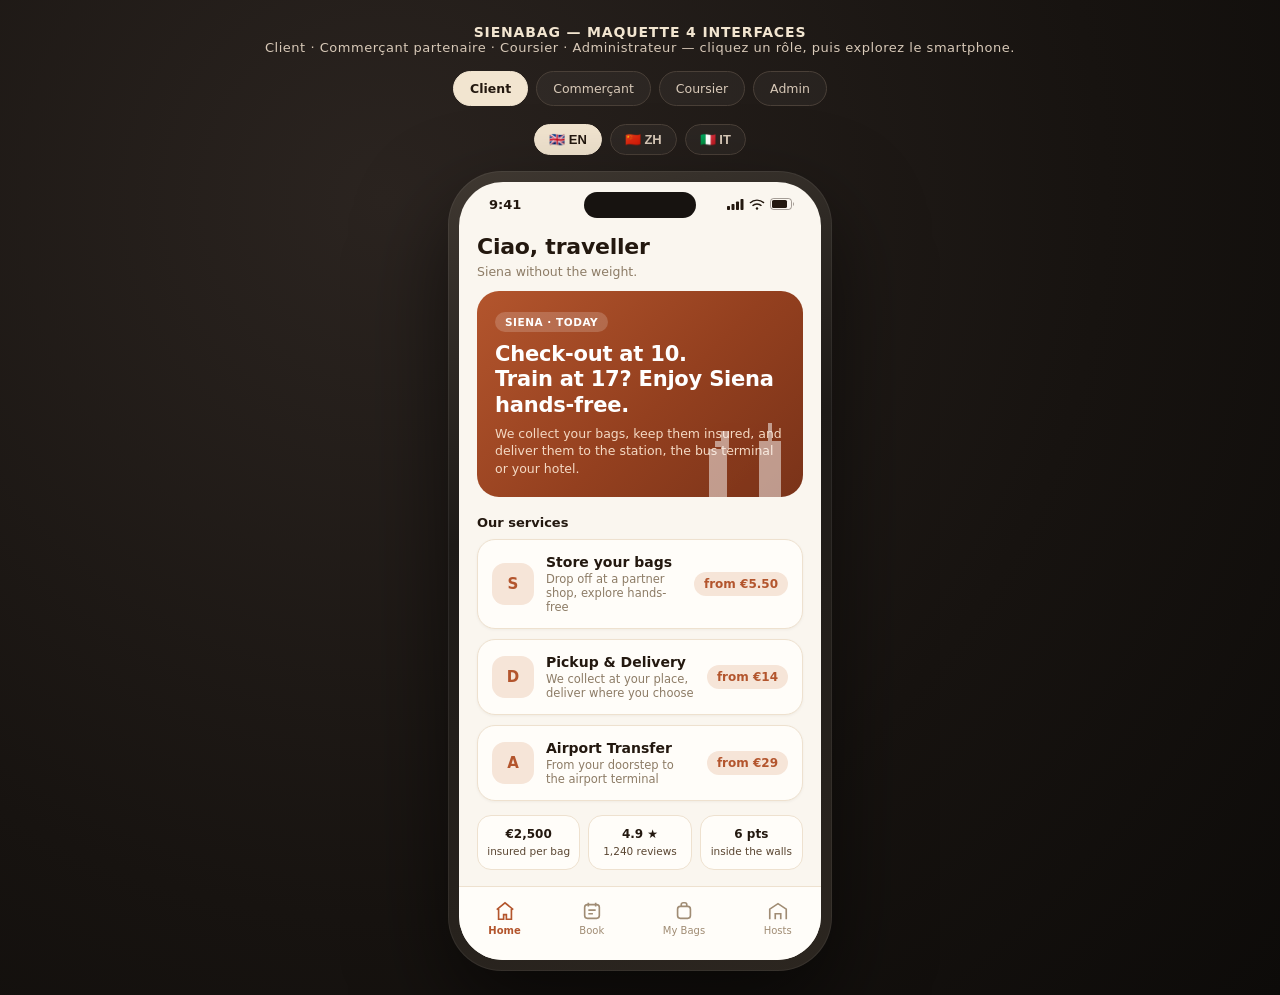
==== commit 726909a2: "Drapeaux EN/ZH/IT deplacés sous la pilule Client (niveau page) Co-authored-by: TiboItaly <TiboItaly@" ====
--- a/index.html
+++ b/index.html
@@ -14,17 +14,17 @@
     <div class="role-pill" id="pill-courier" onclick="setRole('courier')">Coursier</div>
     <div class="role-pill" id="pill-admin" onclick="setRole('admin')">Admin</div>
   </div>
+  <div id="langbar">
+    <button class="flag-btn on" id="flag-en" onclick="setLang('en')" title="English">🇬🇧 EN</button>
+    <button class="flag-btn" id="flag-zh" onclick="setLang('zh')" title="中文">🇨🇳 ZH</button>
+    <button class="flag-btn" id="flag-it" onclick="setLang('it')" title="Italiano">🇮🇹 IT</button>
+  </div>
   <div class="phone">
     <div class="screen" id="screen">
       <div class="notch"></div>
       <div class="statusbar">
         <div id="clock">9:41</div>
         <div class="status-right">
-          <div id="langbar">
-            <button class="flag-btn on" id="flag-en" onclick="setLang('en')" title="English">🇬🇧</button>
-            <button class="flag-btn" id="flag-zh" onclick="setLang('zh')" title="中文">🇨🇳</button>
-            <button class="flag-btn" id="flag-it" onclick="setLang('it')" title="Italiano">🇮🇹</button>
-          </div>
           <div class="icons">
             <svg width="17" height="11" viewBox="0 0 17 11" fill="currentColor"><rect x="0" y="7" width="3" height="4" rx="0.8"/><rect x="4.5" y="5" width="3" height="6" rx="0.8"/><rect x="9" y="2.5" width="3" height="8.5" rx="0.8"/><rect x="13.5" y="0" width="3" height="11" rx="0.8"/></svg>
             <svg width="16" height="11" viewBox="0 0 16 11" fill="none" stroke="currentColor" stroke-width="1.4"><path d="M1 4a10 10 0 0 1 14 0"/><path d="M3.5 6.8a6.5 6.5 0 0 1 9 0"/><circle cx="8" cy="9.5" r="1.2" fill="currentColor" stroke="none"/></svg>
--- a/css/style.css
+++ b/css/style.css
@@ -213,9 +213,9 @@
   .st-chip { font-size: 9.5px; font-weight: 800; padding: 4px 9px; border-radius: 999px; margin-left: auto; white-space: nowrap; text-transform: uppercase; }
 
 
-  /* ---------- language flags (client) ---------- */
+  /* ---------- language flags (client, page level) ---------- */
   .statusbar .status-right { display: flex; align-items: center; gap: 10px; }
-  #langbar { display: flex; gap: 4px; align-items: center; }
+  #langbar { display: flex; gap: 8px; align-items: center; margin-top: 2px; }
   #langbar[hidden] { display: none; }
-  .flag-btn { border: 1px solid transparent; background: transparent; font-size: 15px; line-height: 1; padding: 2px 3px; border-radius: 6px; cursor: pointer; opacity: .55; filter: grayscale(.6); }
-  .flag-btn.on { opacity: 1; filter: none; border-color: var(--accent); background: var(--soft); }
+  .flag-btn { padding: 7px 14px; border-radius: 999px; border: 1px solid #4a4038; background: rgba(255,255,255,.04); color: #d8c9b8; font-size: 13px; font-weight: 600; cursor: pointer; user-select: none; }
+  .flag-btn.on { background: #f2e5d0; color: #23180f; border-color: #f2e5d0; font-weight: 700; }
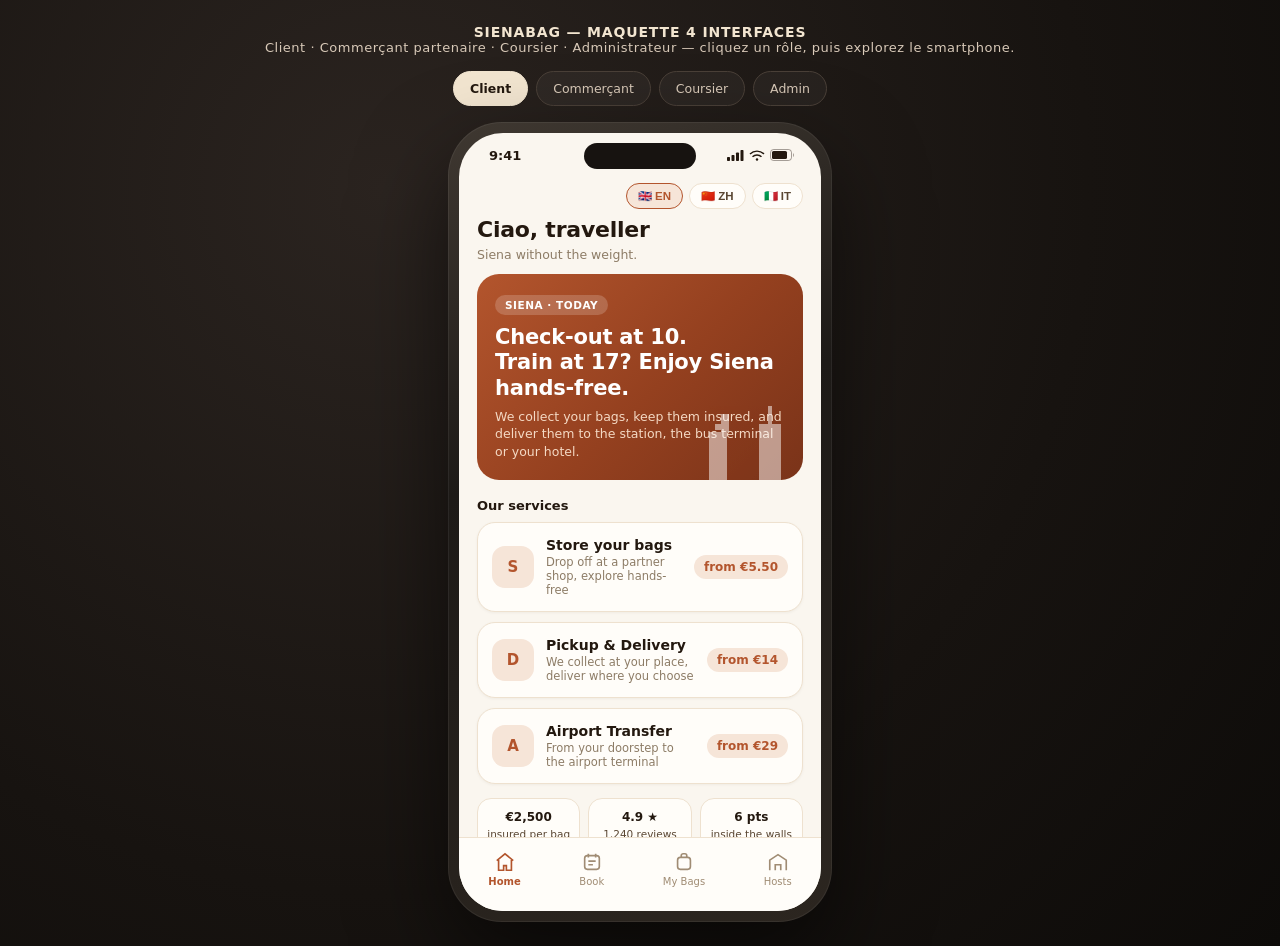
==== commit 72e4b3ad: "Drapeaux EN/ZH/IT integres dans l'ecran de l'app Client Co-authored-by: TiboItaly <TiboItaly@users.n" ====
--- a/index.html
+++ b/index.html
@@ -14,11 +14,6 @@
     <div class="role-pill" id="pill-courier" onclick="setRole('courier')">Coursier</div>
     <div class="role-pill" id="pill-admin" onclick="setRole('admin')">Admin</div>
   </div>
-  <div id="langbar">
-    <button class="flag-btn on" id="flag-en" onclick="setLang('en')" title="English">🇬🇧 EN</button>
-    <button class="flag-btn" id="flag-zh" onclick="setLang('zh')" title="中文">🇨🇳 ZH</button>
-    <button class="flag-btn" id="flag-it" onclick="setLang('it')" title="Italiano">🇮🇹 IT</button>
-  </div>
   <div class="phone">
     <div class="screen" id="screen">
       <div class="notch"></div>
@@ -31,6 +26,11 @@
             <svg width="25" height="12" viewBox="0 0 25 12"><rect x="0.5" y="0.5" width="21" height="11" rx="3" fill="none" stroke="currentColor" opacity="0.4"/><rect x="2" y="2" width="15" height="8" rx="1.6" fill="currentColor"/><path d="M23 4v4a2.5 2.5 0 0 0 0-4z" fill="currentColor" opacity="0.4"/></svg>
           </div>
         </div>
+      </div>
+      <div id="langbar">
+        <button class="flag-btn on" id="flag-en" onclick="setLang('en')" title="English">🇬🇧 EN</button>
+        <button class="flag-btn" id="flag-zh" onclick="setLang('zh')" title="中文">🇨🇳 ZH</button>
+        <button class="flag-btn" id="flag-it" onclick="setLang('it')" title="Italiano">🇮🇹 IT</button>
       </div>
       <div class="content" id="content"></div>
       <div class="tabbar" id="tabbar"></div>
--- a/css/style.css
+++ b/css/style.css
@@ -213,9 +213,9 @@
   .st-chip { font-size: 9.5px; font-weight: 800; padding: 4px 9px; border-radius: 999px; margin-left: auto; white-space: nowrap; text-transform: uppercase; }
 
 
-  /* ---------- language flags (client, page level) ---------- */
+  /* ---------- language flags (client, inside app) ---------- */
   .statusbar .status-right { display: flex; align-items: center; gap: 10px; }
-  #langbar { display: flex; gap: 8px; align-items: center; margin-top: 2px; }
+  #langbar { display: flex; gap: 6px; align-items: center; justify-content: flex-end; padding: 6px 18px 0; }
   #langbar[hidden] { display: none; }
-  .flag-btn { padding: 7px 14px; border-radius: 999px; border: 1px solid #4a4038; background: rgba(255,255,255,.04); color: #d8c9b8; font-size: 13px; font-weight: 600; cursor: pointer; user-select: none; }
-  .flag-btn.on { background: #f2e5d0; color: #23180f; border-color: #f2e5d0; font-weight: 700; }
+  .flag-btn { padding: 5px 11px; border-radius: 999px; border: 1px solid #eee1cf; background: #fffdf9; color: #5a4632; font-size: 11.5px; font-weight: 600; cursor: pointer; user-select: none; }
+  .flag-btn.on { background: var(--soft); color: var(--accent); border-color: var(--accent); font-weight: 700; }
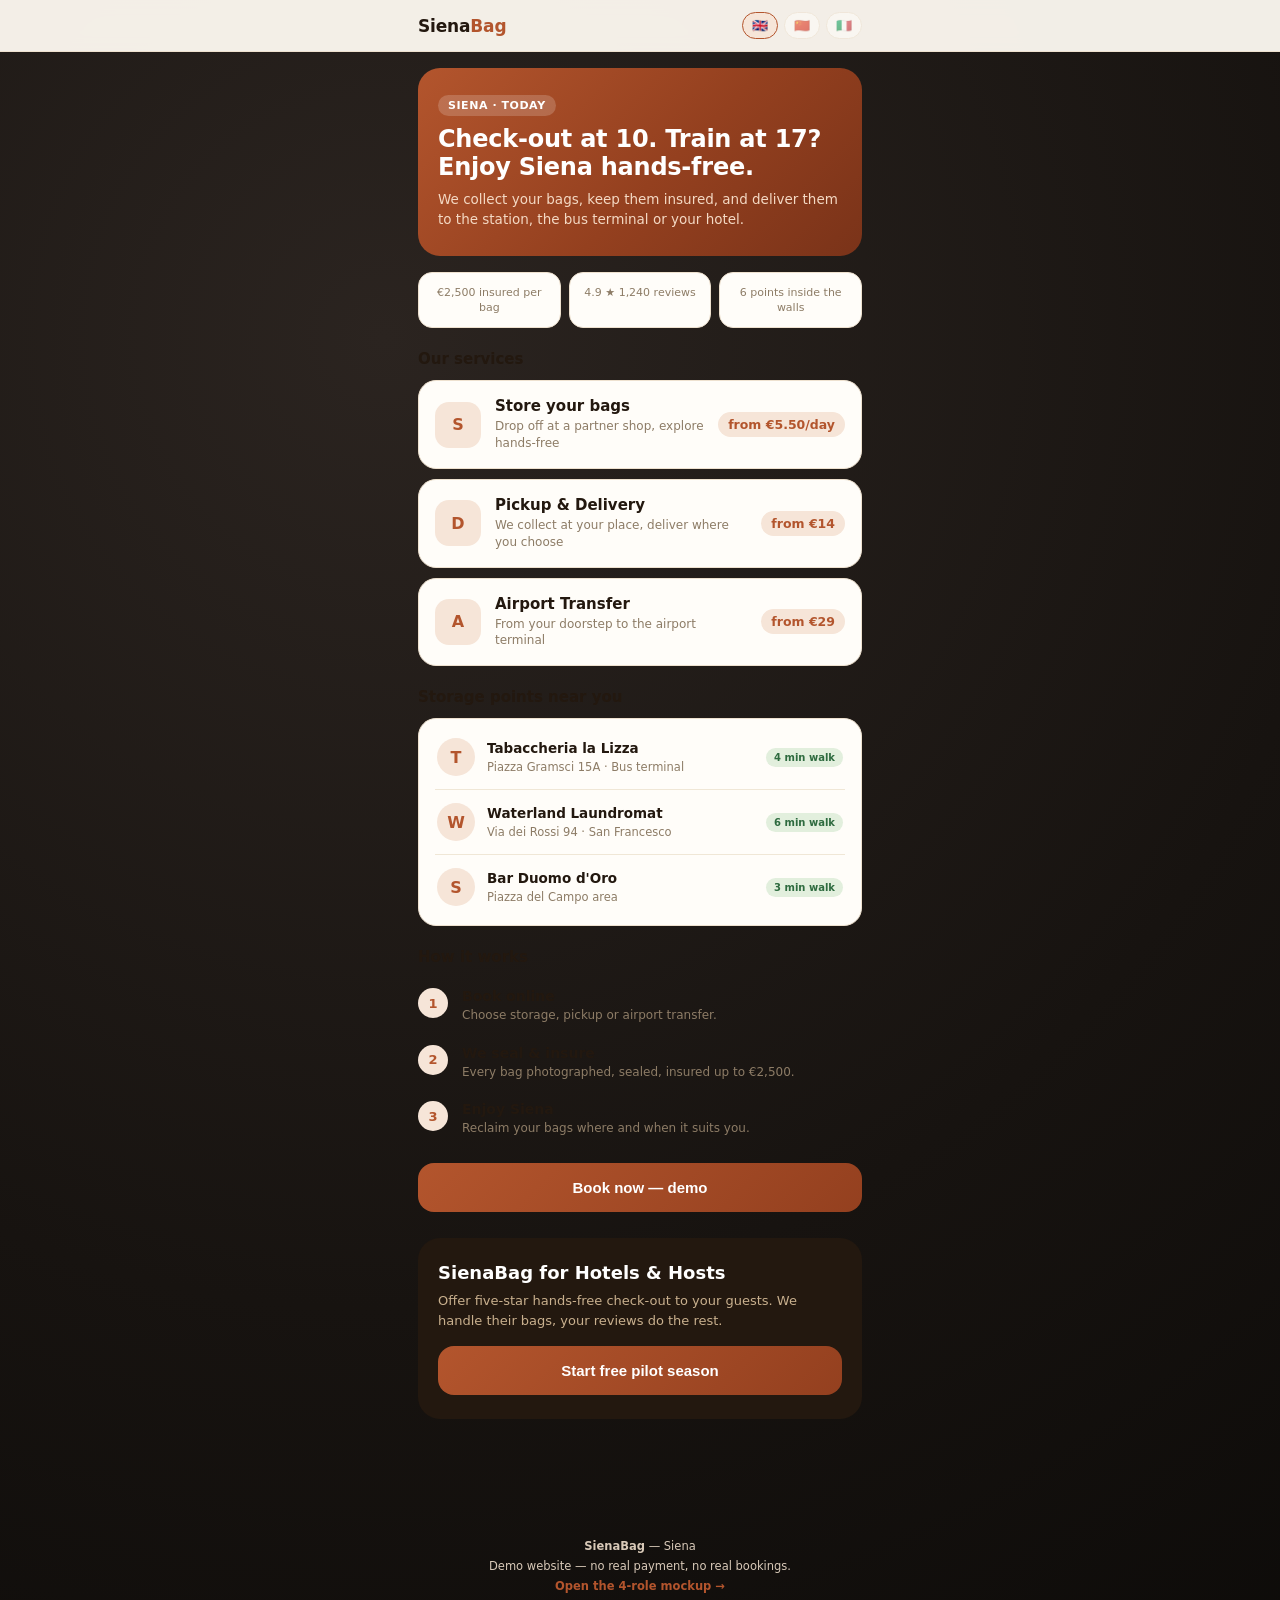
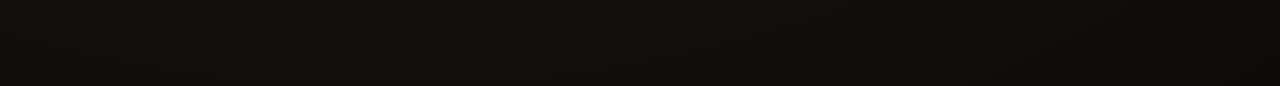
==== commit 47bf411b: "Site web a la racine (GitHub Pages) ; maquette deplacee dans mockup/ Co-authored-by: TiboItaly <Tibo" ====
--- a/index.html
+++ b/index.html
@@ -1,48 +1,162 @@
 <!doctype html>
-<html lang="fr">
+<html lang="en">
 <head>
 <meta charset="UTF-8" />
 <meta name="viewport" content="width=device-width, initial-scale=1.0" />
-<title>SienaBag — 4 interfaces (client · commerçant · coursier · admin)</title>
-<link rel="stylesheet" href="css/style.css" />
+<title>SienaBag — Baggage storage & delivery in Siena</title>
+<link rel="stylesheet" href="css-site.css" />
 </head>
 <body>
-  <div class="caption"><b>SIENABAG — MAQUETTE 4 INTERFACES</b><br />Client · Commerçant partenaire · Coursier · Administrateur — cliquez un rôle, puis explorez le smartphone.</div>
-  <div class="roles">
-    <div class="role-pill on" id="pill-customer" onclick="setRole('customer')">Client</div>
-    <div class="role-pill" id="pill-partner" onclick="setRole('partner')">Commerçant</div>
-    <div class="role-pill" id="pill-courier" onclick="setRole('courier')">Coursier</div>
-    <div class="role-pill" id="pill-admin" onclick="setRole('admin')">Admin</div>
-  </div>
-  <div class="phone">
-    <div class="screen" id="screen">
-      <div class="notch"></div>
-      <div class="statusbar">
-        <div id="clock">9:41</div>
-        <div class="status-right">
-          <div class="icons">
-            <svg width="17" height="11" viewBox="0 0 17 11" fill="currentColor"><rect x="0" y="7" width="3" height="4" rx="0.8"/><rect x="4.5" y="5" width="3" height="6" rx="0.8"/><rect x="9" y="2.5" width="3" height="8.5" rx="0.8"/><rect x="13.5" y="0" width="3" height="11" rx="0.8"/></svg>
-            <svg width="16" height="11" viewBox="0 0 16 11" fill="none" stroke="currentColor" stroke-width="1.4"><path d="M1 4a10 10 0 0 1 14 0"/><path d="M3.5 6.8a6.5 6.5 0 0 1 9 0"/><circle cx="8" cy="9.5" r="1.2" fill="currentColor" stroke="none"/></svg>
-            <svg width="25" height="12" viewBox="0 0 25 12"><rect x="0.5" y="0.5" width="21" height="11" rx="3" fill="none" stroke="currentColor" opacity="0.4"/><rect x="2" y="2" width="15" height="8" rx="1.6" fill="currentColor"/><path d="M23 4v4a2.5 2.5 0 0 0 0-4z" fill="currentColor" opacity="0.4"/></svg>
-          </div>
-        </div>
-      </div>
-      <div id="langbar">
-        <button class="flag-btn on" id="flag-en" onclick="setLang('en')" title="English">🇬🇧 EN</button>
-        <button class="flag-btn" id="flag-zh" onclick="setLang('zh')" title="中文">🇨🇳 ZH</button>
-        <button class="flag-btn" id="flag-it" onclick="setLang('it')" title="Italiano">🇮🇹 IT</button>
-      </div>
-      <div class="content" id="content"></div>
-      <div class="tabbar" id="tabbar"></div>
-      <div class="toast" id="toast"></div>
+<header>
+  <div class="bar">
+    <div class="brand">Siena<span>Bag</span></div>
+    <div class="langs">
+      <button class="flag-btn on" id="flag-en" onclick="setLang('en')" title="English">🇬🇧</button>
+      <button class="flag-btn" id="flag-zh" onclick="setLang('zh')" title="中文">🇨🇳</button>
+      <button class="flag-btn" id="flag-it" onclick="setLang('it')" title="Italiano">🇮🇹</button>
     </div>
   </div>
-  <script src="js/i18n.js"></script>
-  <script src="js/root.js"></script>
-  <script src="js/customer.js"></script>
-  <script src="js/partner.js"></script>
-  <script src="js/courier.js"></script>
-  <script src="js/admin.js"></script>
-  <script src="js/init.js"></script>
+</header>
+
+<main id="app"></main>
+
+<footer>
+  <div class="inner">
+    <b>SienaBag</b> — <span id="ft-city">Siena</span><br/>
+    <span id="ft-note">Demo website — no real payment, no real bookings.</span><br/>
+    <a href="mockup/index.html" id="ft-mockup">Open the 4-role mockup →</a>
+  </div>
+</footer>
+
+<div class="toast" id="toast"></div>
+
+<script>
+var LANG = "en";
+var S = {
+en: {
+  title: "Baggage storage & delivery in Siena",
+  hello: "Check-out at 10. Train at 17?",
+  helloSub: "Enjoy Siena hands-free.",
+  hero: "We collect your bags, keep them insured, and deliver them to the station, the bus terminal or your hotel.",
+  services: "Our services",
+  from: "from €",
+  s1: "Store your bags", s1s: "Drop off at a partner shop, explore hands-free", s1p: "5.50/day",
+  s2: "Pickup & Delivery", s2s: "We collect at your place, deliver where you choose", s2p: "14",
+  s3: "Airport Transfer", s3s: "From your doorstep to the airport terminal", s3p: "29",
+  trust1: "€2,500 insured per bag", trust2: "4.9 ★ 1,240 reviews", trust3: "6 points inside the walls",
+  points: "Storage points near you",
+  p1: "Tabaccheria la Lizza", p1s: "Piazza Gramsci 15A · Bus terminal", p1w: "4 min walk",
+  p2: "Waterland Laundromat", p2s: "Via dei Rossi 94 · San Francesco", p2w: "6 min walk",
+  p3: "Bar Duomo d'Oro", p3s: "Piazza del Campo area", p3w: "3 min walk",
+  how: "How it works",
+  h1: "Book online", h1s: "Choose storage, pickup or airport transfer.",
+  h2: "We seal & insure", h2s: "Every bag photographed, sealed, insured up to €2,500.",
+  h3: "Enjoy Siena", h3s: "Reclaim your bags where and when it suits you.",
+  book: "Book now — demo",
+  host: "SienaBag for Hotels & Hosts",
+  hostSub: "Offer five-star hands-free check-out to your guests. We handle their bags, your reviews do the rest.",
+  hostCta: "Start free pilot season",
+  toast: "Demo — booking flow not included on the website yet",
+  ft: "Demo website — no real payment, no real bookings.",
+  ftMock: "Open the 4-role mockup →"
+},
+zh: {
+  title: "锡耶纳行李寄存与配送",
+  hello: "10点退房，17点的火车？",
+  helloSub: "无拖累畅游锡耶纳。",
+  hero: "我们上门取件、全程保险，送至火车站、巴士总站或您的酒店。",
+  services: "我们的服务",
+  from: "起 €",
+  s1: "行李寄存", s1s: "在合作商店寄存，轻松出行", s1p: "5.50/天",
+  s2: "上门取送", s2s: "上门取件，送至您指定地点", s2p: "14",
+  s3: "机场接送", s3s: "从您的门口到机场航站楼", s3p: "29",
+  trust1: "每件行李保险 €2,500", trust2: "4.9 ★ 1,240 条评价", trust3: "城墙内 6 个寄存点",
+  points: "附近的寄存点",
+  p1: "Tabaccheria la Lizza", p1s: "Piazza Gramsci 15A · 巴士总站", p1w: "步行 4 分钟",
+  p2: "Waterland 自助洗衣店", p2s: "Via dei Rossi 94 · San Francesco", p2w: "步行 6 分钟",
+  p3: "Bar Duomo d'Oro", p3s: "田野广场周边", p3w: "步行 3 分钟",
+  how: "使用流程",
+  h1: "在线预订", h1s: "选择寄存、取送或机场接送。",
+  h2: "密封并保险", h2s: "每件行李拍照、密封，保险最高 €2,500。",
+  h3: "畅游锡耶纳", h3s: "在您方便的时间和地点取回行李。",
+  book: "立即预订 — 演示",
+  host: "面向酒店与房东的 SienaBag",
+  hostSub: "为您的客人提供五星级无拖累退房体验。行李交给我们，好评交给客人。",
+  hostCta: "免费开始试点",
+  toast: "演示 — 网站暂未包含预订流程",
+  ft: "演示网站 — 无真实支付、无真实预订。",
+  ftMock: "打开四角色演示原型 →"
+},
+it: {
+  title: "Deposito bagagli e consegne a Siena",
+  hello: "Check-out alle 10. Treno alle 17?",
+  helloSub: "Goditi Siena a mani libere.",
+  hero: "Ritiriamo i tuoi bagagli, li teniamo assicurati e li consegniamo alla stazione, al terminal bus o al tuo hotel.",
+  services: "I nostri servizi",
+  from: "da €",
+  s1: "Deposita i bagagli", s1s: "Lasciali in un negozio partner, gira a mani libere", s1p: "5,50/giorno",
+  s2: "Ritiro & Consegna", s2s: "Ritiriamo a casa tua, consegniamo dove vuoi", s2p: "14",
+  s3: "Transfer Aeroporto", s3s: "Dalla tua porta al terminal dell'aeroporto", s3p: "29",
+  trust1: "Ogni bagaglio assicurato €2.500", trust2: "4,9 ★ 1.240 recensioni", trust3: "6 punti dentro le mura",
+  points: "Punti di deposito vicini a te",
+  p1: "Tabaccheria la Lizza", p1s: "Piazza Gramsci 15A · Terminal bus", p1w: "4 min a piedi",
+  p2: "Waterland Lavanderia", p2s: "Via dei Rossi 94 · San Francesco", p2w: "6 min a piedi",
+  p3: "Bar Duomo d'Oro", p3s: "Zona Piazza del Campo", p3w: "3 min a piedi",
+  how: "Come funziona",
+  h1: "Prenota online", h1s: "Scegli deposito, ritiro o transfer aeroporto.",
+  h2: "Sigilliamo e assicuriamo", h2s: "Ogni bagaglio fotografato, sigillato, assicurato fino a €2.500.",
+  h3: "Goditi Siena", h3s: "Ritira i bagagli dove e quando vuoi.",
+  book: "Prenota ora — demo",
+  host: "SienaBag per hotel e host",
+  hostSub: "Offri ai tuoi ospiti un check-out a mani libere da cinque stelle. Noi gestiamo i bagagli, le recensioni fanno il resto.",
+  hostCta: "Inizia la stagione pilota gratuita",
+  toast: "Demo — il flusso di prenotazione non è ancora sul sito",
+  ft: "Sito dimostrativo — nessun pagamento reale, nessuna prenotazione reale.",
+  ftMock: "Apri il mockup a 4 ruoli →"
+}
+};
+function t(k){ return S[LANG][k] || k; }
+function render(){
+  document.title = "SienaBag — " + t("title");
+  document.getElementById("app").innerHTML =
+    '<section class="hero"><span class="badge">SIENA · TODAY</span><h1>' + t("hello") + "<br/>" + t("helloSub") + "</h1><p>" + t("hero") + "</p></section>" +
+    '<div class="trust"><div>' + t("trust1") + '</div><div>' + t("trust2") + '</div><div>' + t("trust3") + "</div></div>" +
+    '<div class="section-title">' + t("services") + "</div>" +
+    '<div class="service-card" onclick="book()"><div class="service-icon">S</div><div><h3>' + t("s1") + '</h3><div class="sub">' + t("s1s") + '</div></div><div class="price-pill">' + t("from") + t("s1p") + "</div></div>" +
+    '<div class="service-card" onclick="book()"><div class="service-icon">D</div><div><h3>' + t("s2") + '</h3><div class="sub">' + t("s2s") + '</div></div><div class="price-pill">' + t("from") + t("s2p") + "</div></div>" +
+    '<div class="service-card" onclick="book()"><div class="service-icon">A</div><div><h3>' + t("s3") + '</h3><div class="sub">' + t("s3s") + '</div></div><div class="price-pill">' + t("from") + t("s3p") + "</div></div>" +
+    '<div class="section-title">' + t("points") + "</div>" +
+    '<div class="points-card">' +
+    '<div class="point-row"><div class="dot">T</div><div><b>' + t("p1") + "</b><i>" + t("p1s") + '</i></div><span class="chip-ok">' + t("p1w") + "</span></div>" +
+    '<div class="point-row"><div class="dot">W</div><div><b>' + t("p2") + "</b><i>" + t("p2s") + '</i></div><span class="chip-ok">' + t("p2w") + "</span></div>" +
+    '<div class="point-row"><div class="dot">S</div><div><b>' + t("p3") + "</b><i>" + t("p3s") + '</i></div><span class="chip-ok">' + t("p3w") + "</span></div>" +
+    "</div>" +
+    '<div class="section-title">' + t("how") + "</div>" +
+    '<div class="steps">' +
+    '<div class="step"><div class="n"></div><div><b>' + t("h1") + "</b><span>" + t("h1s") + "</span></div></div>" +
+    '<div class="step"><div class="n"></div><div><b>' + t("h2") + "</b><span>" + t("h2s") + "</span></div></div>" +
+    '<div class="step"><div class="n"></div><div><b>' + t("h3") + "</b><span>" + t("h3s") + "</span></div></div>" +
+    "</div>" +
+    '<button class="cta" onclick="book()">' + t("book") + "</button>" +
+    '<section><div class="host-hero"><h2>' + t("host") + "</h2><p>" + t("hostSub") + '</p><button class="cta" onclick="book()">' + t("hostCta") + "</button></div></section>";
+  document.getElementById("ft-note").textContent = t("ft");
+  document.getElementById("ft-mockup").textContent = t("ftMock");
+}
+function setLang(l){
+  LANG = l;
+  ["en","zh","it"].forEach(function(x){
+    document.getElementById("flag-" + x).className = "flag-btn" + (x === l ? " on" : "");
+  });
+  document.documentElement.lang = l;
+  render();
+}
+function book(){ toast(t("toast")); }
+function toast(msg){
+  var el = document.getElementById("toast");
+  el.textContent = msg; el.classList.add("show");
+  setTimeout(function(){ el.classList.remove("show"); }, 2300);
+}
+render();
+</script>
 </body>
 </html>
--- a/css-site.css
+++ b/css-site.css
@@ -0,0 +1,88 @@
+/* SienaBag — site web mobile-first */
+* { margin: 0; padding: 0; box-sizing: border-box; }
+:root {
+  --accent: #b3552d; --accent-2: #94401f; --ink: #23180f; --muted: #8d7c66;
+  --bg: #faf6ef; --card: #fffdf9; --line: #eee1cf; --soft: #f6e5d8;
+}
+html { scroll-behavior: smooth; }
+body { font-family: -apple-system, "SF Pro Text", "Segoe UI", Inter, system-ui, sans-serif; background: var(--bg); color: var(--ink); min-height: 100vh; }
+
+/* Header */
+header { position: sticky; top: 0; z-index: 50; background: rgba(250,246,239,.92); backdrop-filter: blur(8px); border-bottom: 1px solid var(--line); }
+.bar { max-width: 480px; margin: 0 auto; padding: 12px 18px; display: flex; align-items: center; justify-content: space-between; }
+.brand { font-weight: 800; font-size: 17px; letter-spacing: -0.01em; }
+.brand span { color: var(--accent); }
+.langs { display: flex; gap: 6px; }
+.flag-btn { padding: 5px 9px; border-radius: 999px; border: 1px solid var(--line); background: var(--card); font-size: 13px; cursor: pointer; opacity: .55; }
+.flag-btn.on { opacity: 1; background: var(--soft); color: var(--accent); border-color: var(--accent); font-weight: 700; }
+
+/* Layout */
+main { max-width: 480px; margin: 0 auto; padding: 0 18px 90px; }
+h1 { font-size: 24px; letter-spacing: -0.01em; line-height: 1.15; }
+h2 { font-size: 18px; }
+.lead { color: var(--muted); font-size: 14px; line-height: 1.5; margin-top: 6px; }
+section { padding: 26px 0 6px; }
+.section-title { font-size: 15px; font-weight: 700; margin: 22px 0 12px; }
+
+/* Hero */
+.hero { background: linear-gradient(135deg, #b3552d 0%, #94401f 55%, #7a3319 100%); color: #fff; border-radius: 22px; padding: 26px 20px; margin-top: 16px; }
+.hero .badge { display: inline-block; background: rgba(255,255,255,.18); border-radius: 999px; padding: 4px 10px; font-size: 11px; font-weight: 600; letter-spacing: .05em; margin-bottom: 10px; }
+.hero h1 { color: #fff; }
+.hero p { color: #f4d9c4; font-size: 13.5px; margin-top: 8px; line-height: 1.5; }
+
+/* Services */
+.service-card { background: var(--card); border: 1px solid var(--line); border-radius: 18px; padding: 16px; display: flex; gap: 14px; align-items: center; margin-bottom: 10px; cursor: pointer; }
+.service-card:active { transform: scale(.98); }
+.service-icon { width: 46px; height: 46px; border-radius: 14px; background: var(--soft); color: var(--accent); display: flex; align-items: center; justify-content: center; font-weight: 800; font-size: 16px; flex: 0 0 46px; }
+.service-card h3 { font-size: 15px; }
+.service-card .sub { font-size: 12px; color: var(--muted); margin-top: 3px; line-height: 1.4; }
+.price-pill { margin-left: auto; font-size: 12.5px; font-weight: 700; color: var(--accent); background: var(--soft); padding: 5px 10px; border-radius: 999px; white-space: nowrap; }
+
+/* Trust */
+.trust { display: flex; gap: 8px; margin: 16px 0; }
+.trust div { flex: 1; background: var(--card); border: 1px solid var(--line); border-radius: 14px; padding: 12px 8px; text-align: center; font-size: 11px; color: var(--muted); line-height: 1.4; }
+.trust b { display: block; color: var(--ink); font-size: 13px; margin-bottom: 2px; }
+
+/* Points */
+.point-row { display: flex; align-items: center; gap: 12px; padding: 13px 2px; border-bottom: 1px solid #f0e7d6; }
+.point-row:last-child { border-bottom: none; }
+.dot { width: 38px; height: 38px; border-radius: 50%; background: var(--soft); color: var(--accent); display: flex; align-items: center; justify-content: center; font-weight: 800; flex: 0 0 38px; }
+.point-row b { font-size: 13.5px; display: block; }
+.point-row i { font-style: normal; font-size: 11.5px; color: var(--muted); }
+.chip-ok { margin-left: auto; font-size: 10px; font-weight: 700; color: #2e6b3f; background: #e2efdd; padding: 4px 8px; border-radius: 999px; white-space: nowrap; }
+.points-card { background: var(--card); border: 1px solid var(--line); border-radius: 18px; padding: 6px 16px; }
+
+/* How it works */
+.steps { counter-reset: step; }
+.step { display: flex; gap: 14px; padding: 10px 0; }
+.step .n { counter-increment: step; width: 30px; height: 30px; border-radius: 50%; background: var(--soft); color: var(--accent); display: flex; align-items: center; justify-content: center; font-weight: 800; font-size: 13px; flex: 0 0 30px; }
+.step .n::before { content: counter(step); }
+.step b { font-size: 14px; display: block; }
+.step span { font-size: 12px; color: var(--muted); line-height: 1.45; }
+
+/* Hosts */
+.host-hero { background: #23180f; color: #f2e5d0; border-radius: 22px; padding: 24px 20px; }
+.host-hero h2 { color: #fff; }
+.host-hero p { color: #c9b08e; font-size: 13px; margin-top: 8px; line-height: 1.5; }
+
+/* CTA */
+.cta { display: block; width: 100%; border: none; border-radius: 16px; padding: 16px; background: linear-gradient(135deg, var(--accent), var(--accent-2)); color: #fff; font-size: 15px; font-weight: 700; cursor: pointer; margin-top: 16px; text-align: center; text-decoration: none; }
+.cta:active { opacity: .9; }
+
+/* Footer */
+footer { border-top: 1px solid var(--line); padding: 22px 18px 90px; text-align: center; font-size: 11.5px; color: var(--muted); line-height: 1.7; }
+footer a { color: var(--accent); text-decoration: none; font-weight: 600; }
+
+/* Toast */
+.toast { position: fixed; bottom: 24px; left: 50%; transform: translateX(-50%); background: #171310; color: #f2e5d0; padding: 11px 18px; border-radius: 999px; font-size: 12.5px; z-index: 90; opacity: 0; transition: opacity .3s; white-space: nowrap; }
+.toast.show { opacity: 1; }
+
+/* Desktop : centre le contenu, pas de bordure bizarre */
+@media (min-width: 640px) {
+  body { background: radial-gradient(circle at 30% 20%, #2b2420 0%, #171310 60%, #0d0b09 100%); }
+  header { background: rgba(250,246,239,.97); }
+  main, .bar, footer .inner { max-width: 480px; }
+  main { margin: 0 auto; }
+  footer { background: transparent; border: none; }
+  footer .inner { margin: 0 auto; color: #d8c9b8; }
+}
